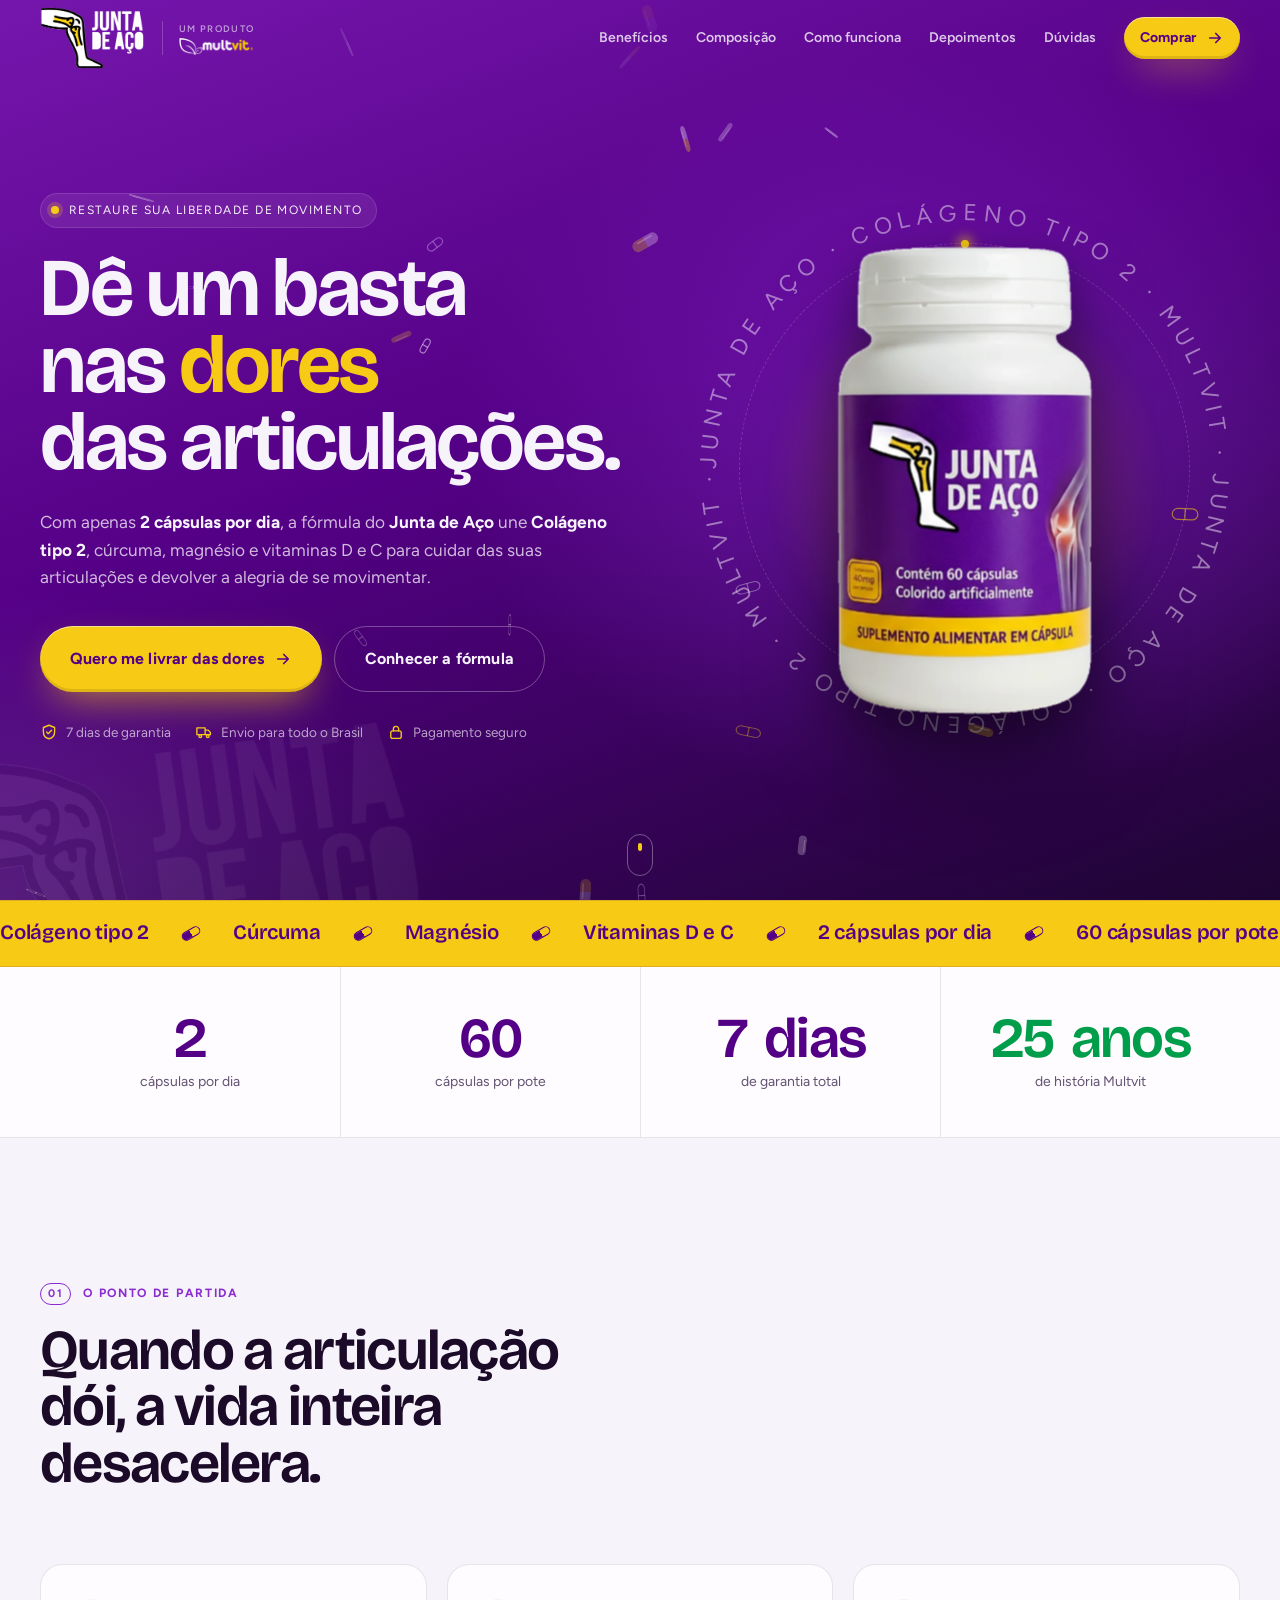
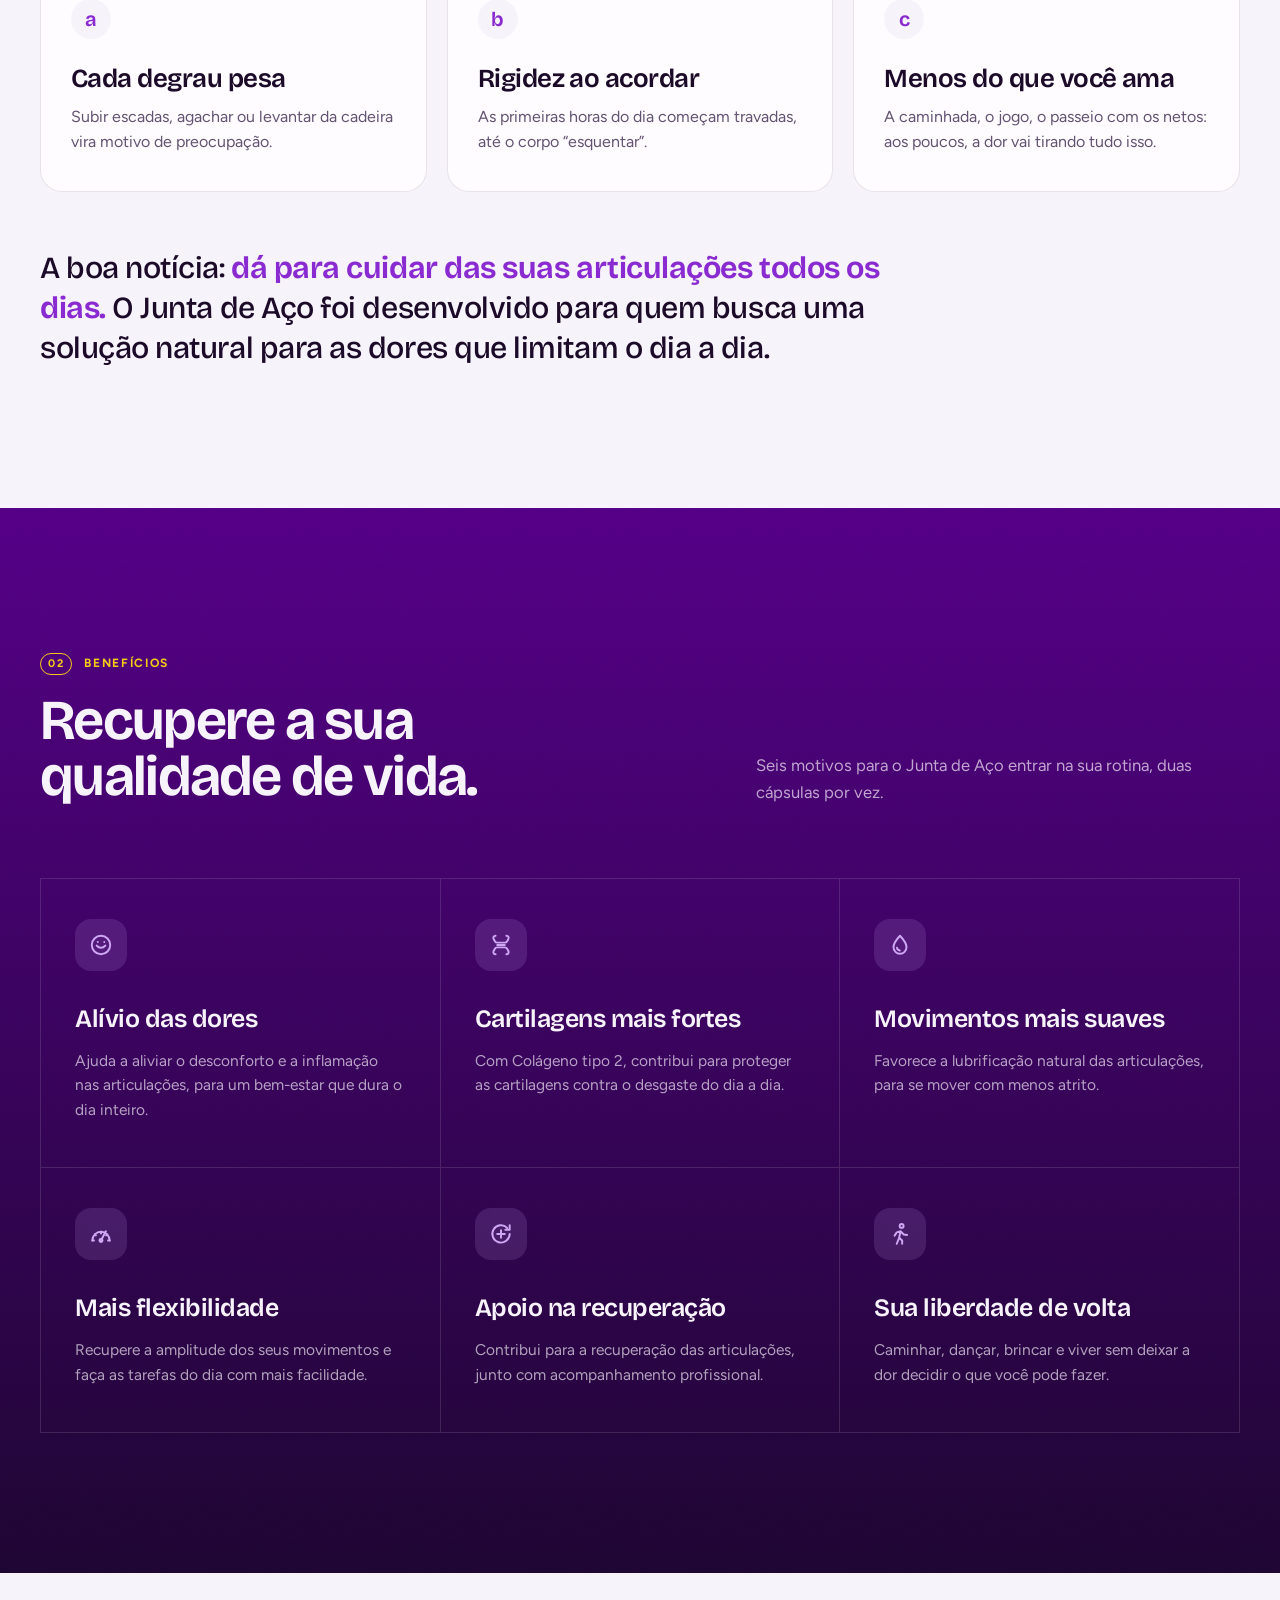
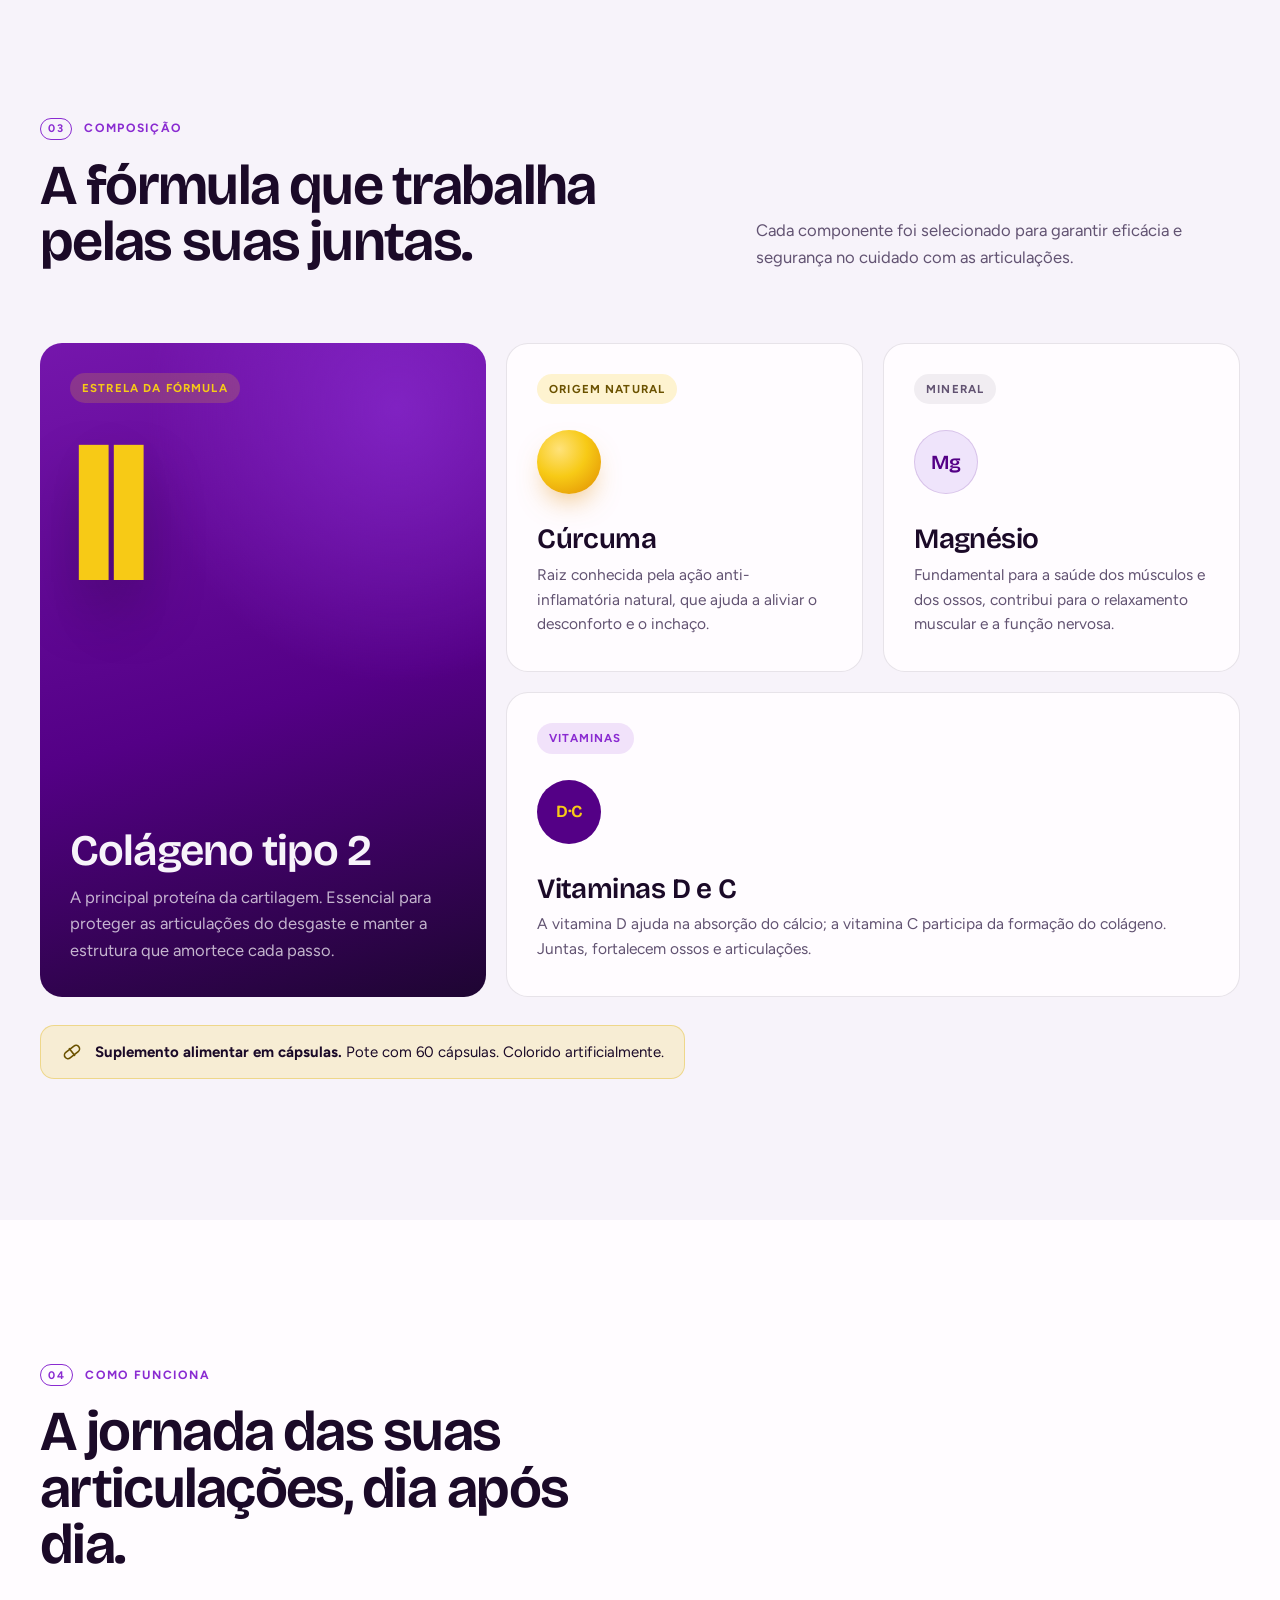
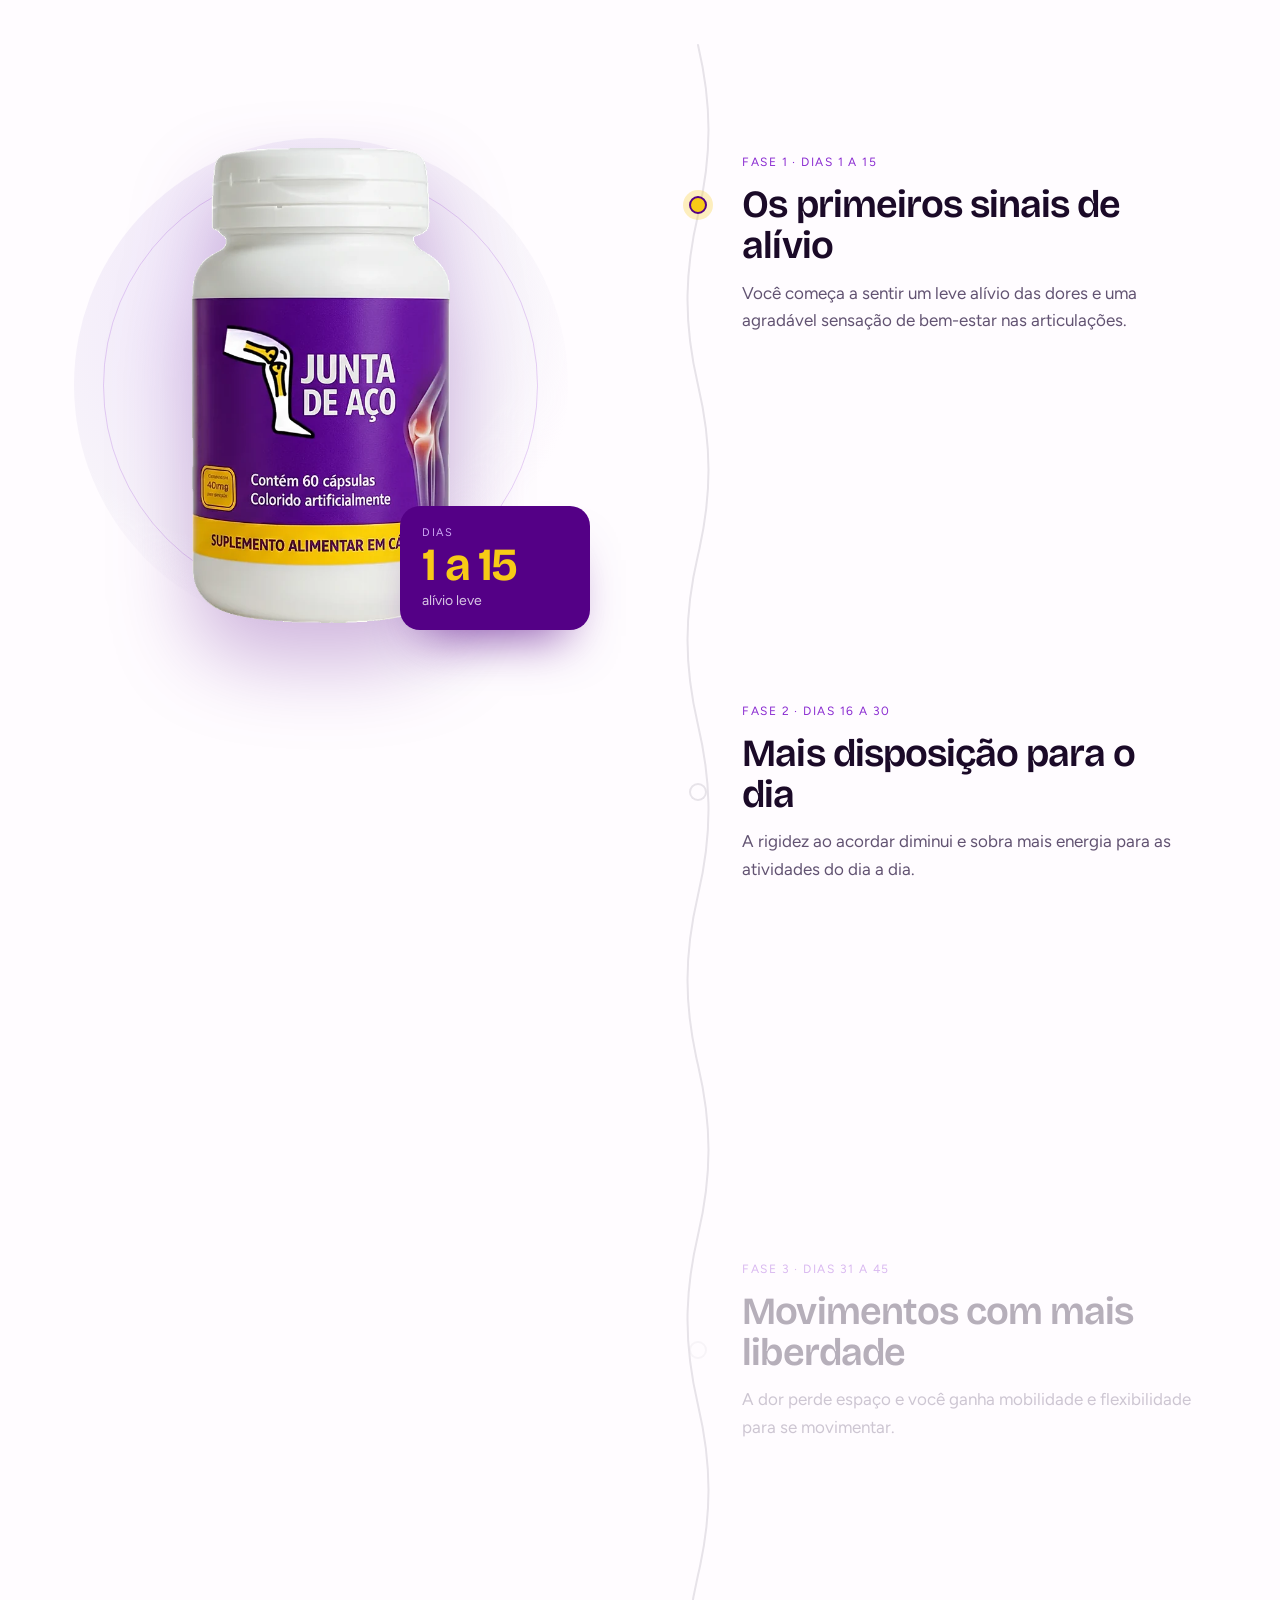
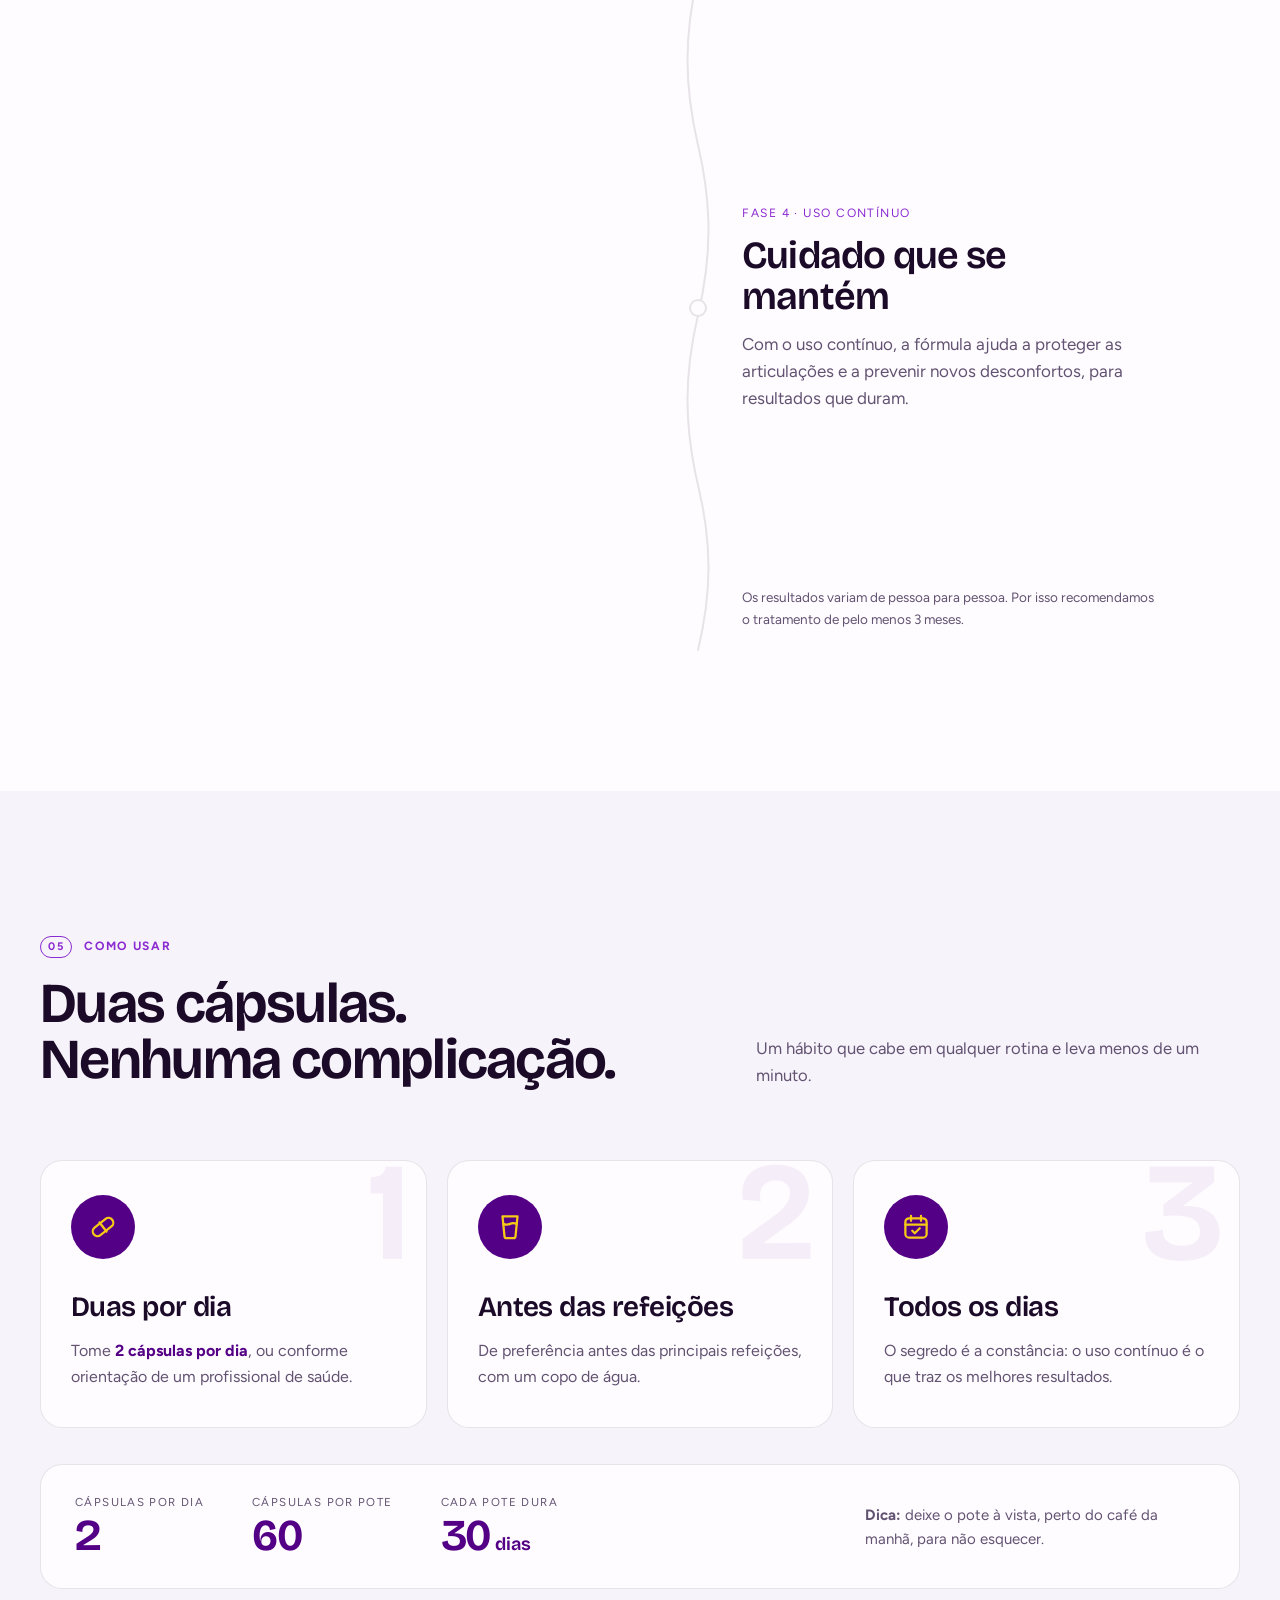
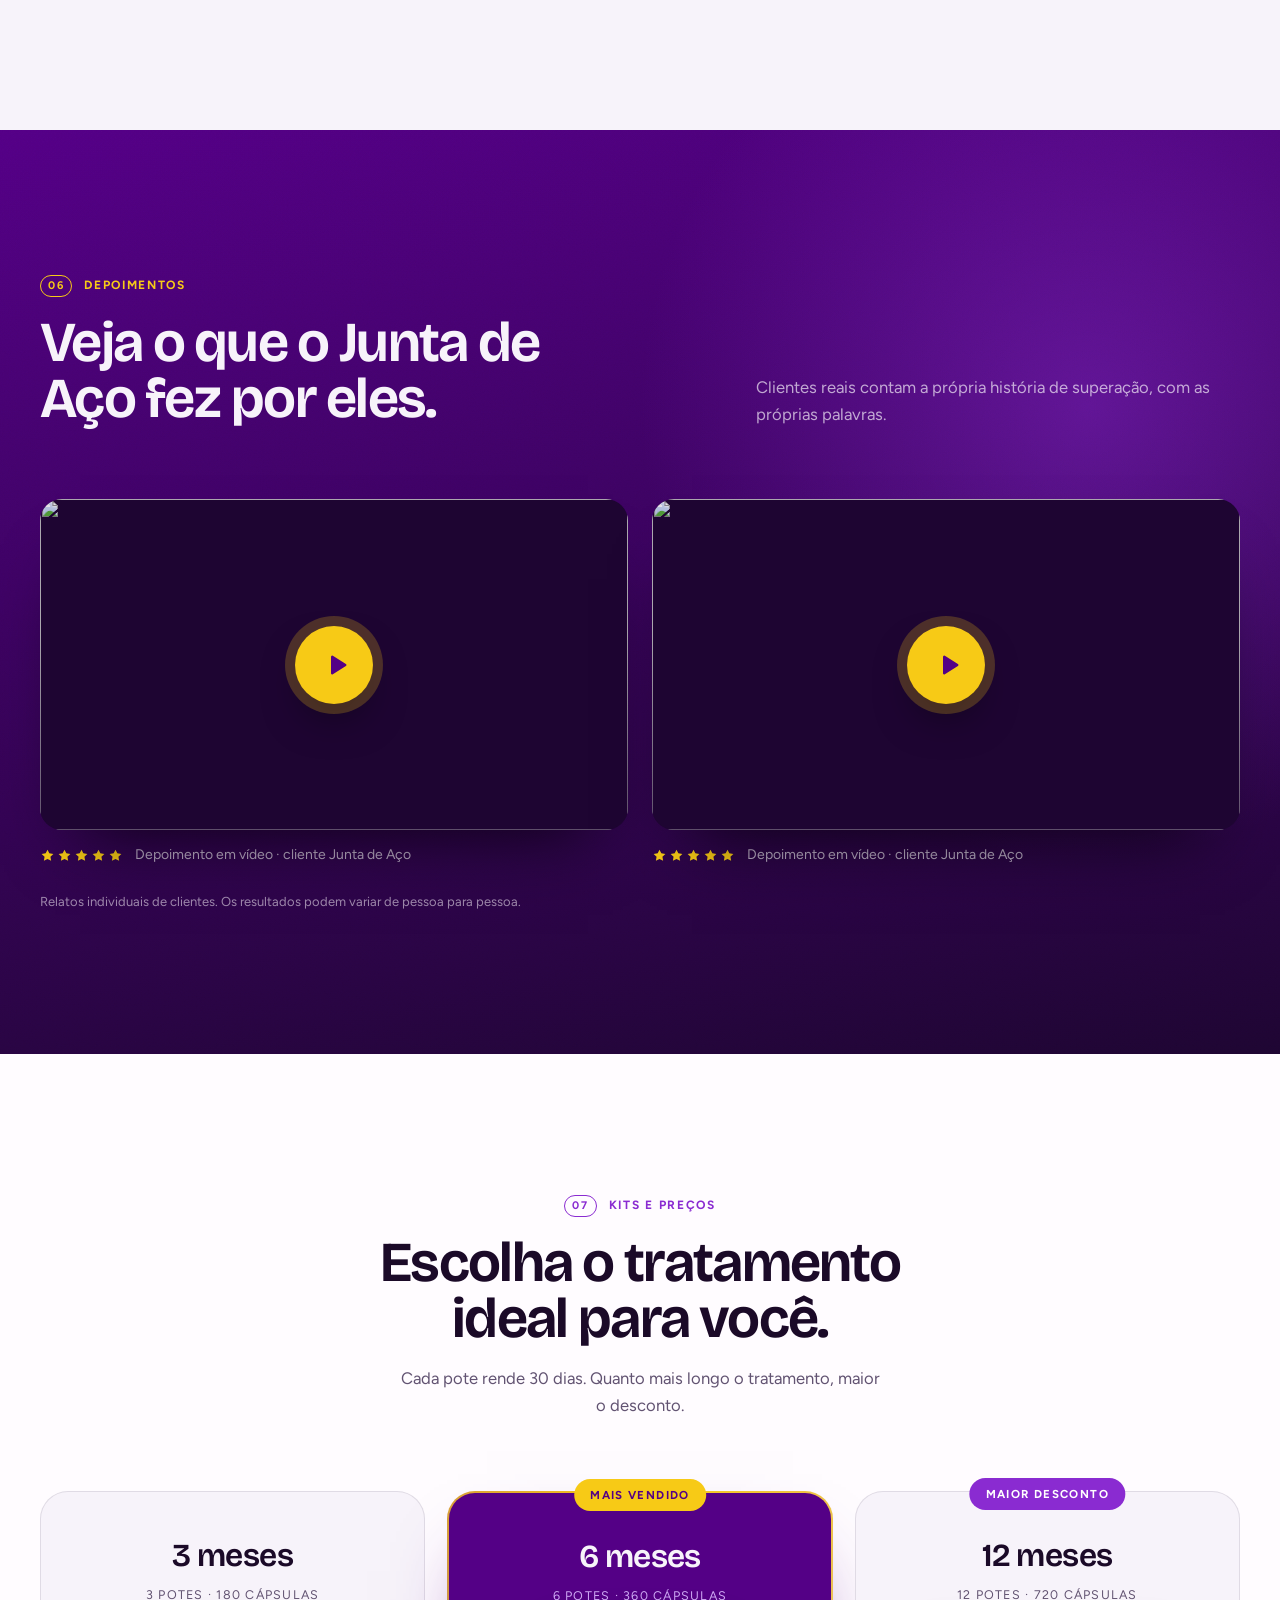
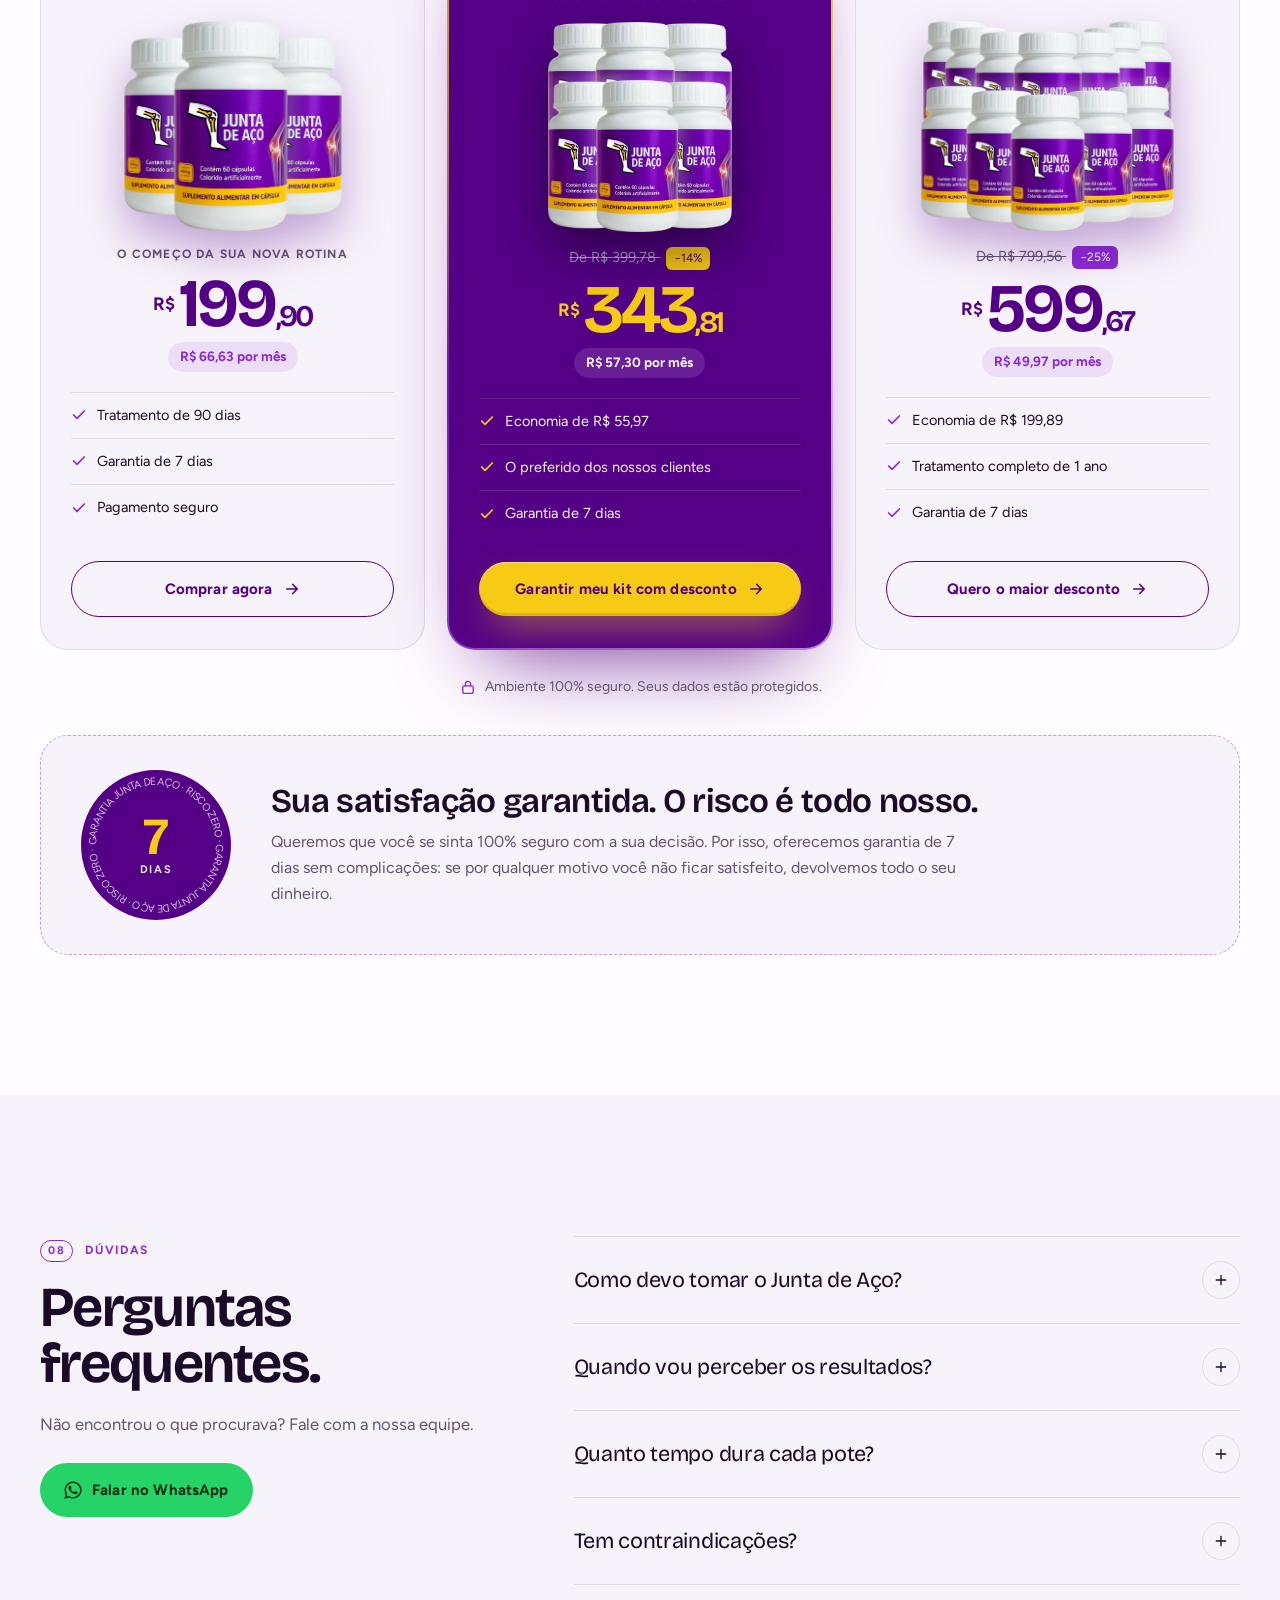
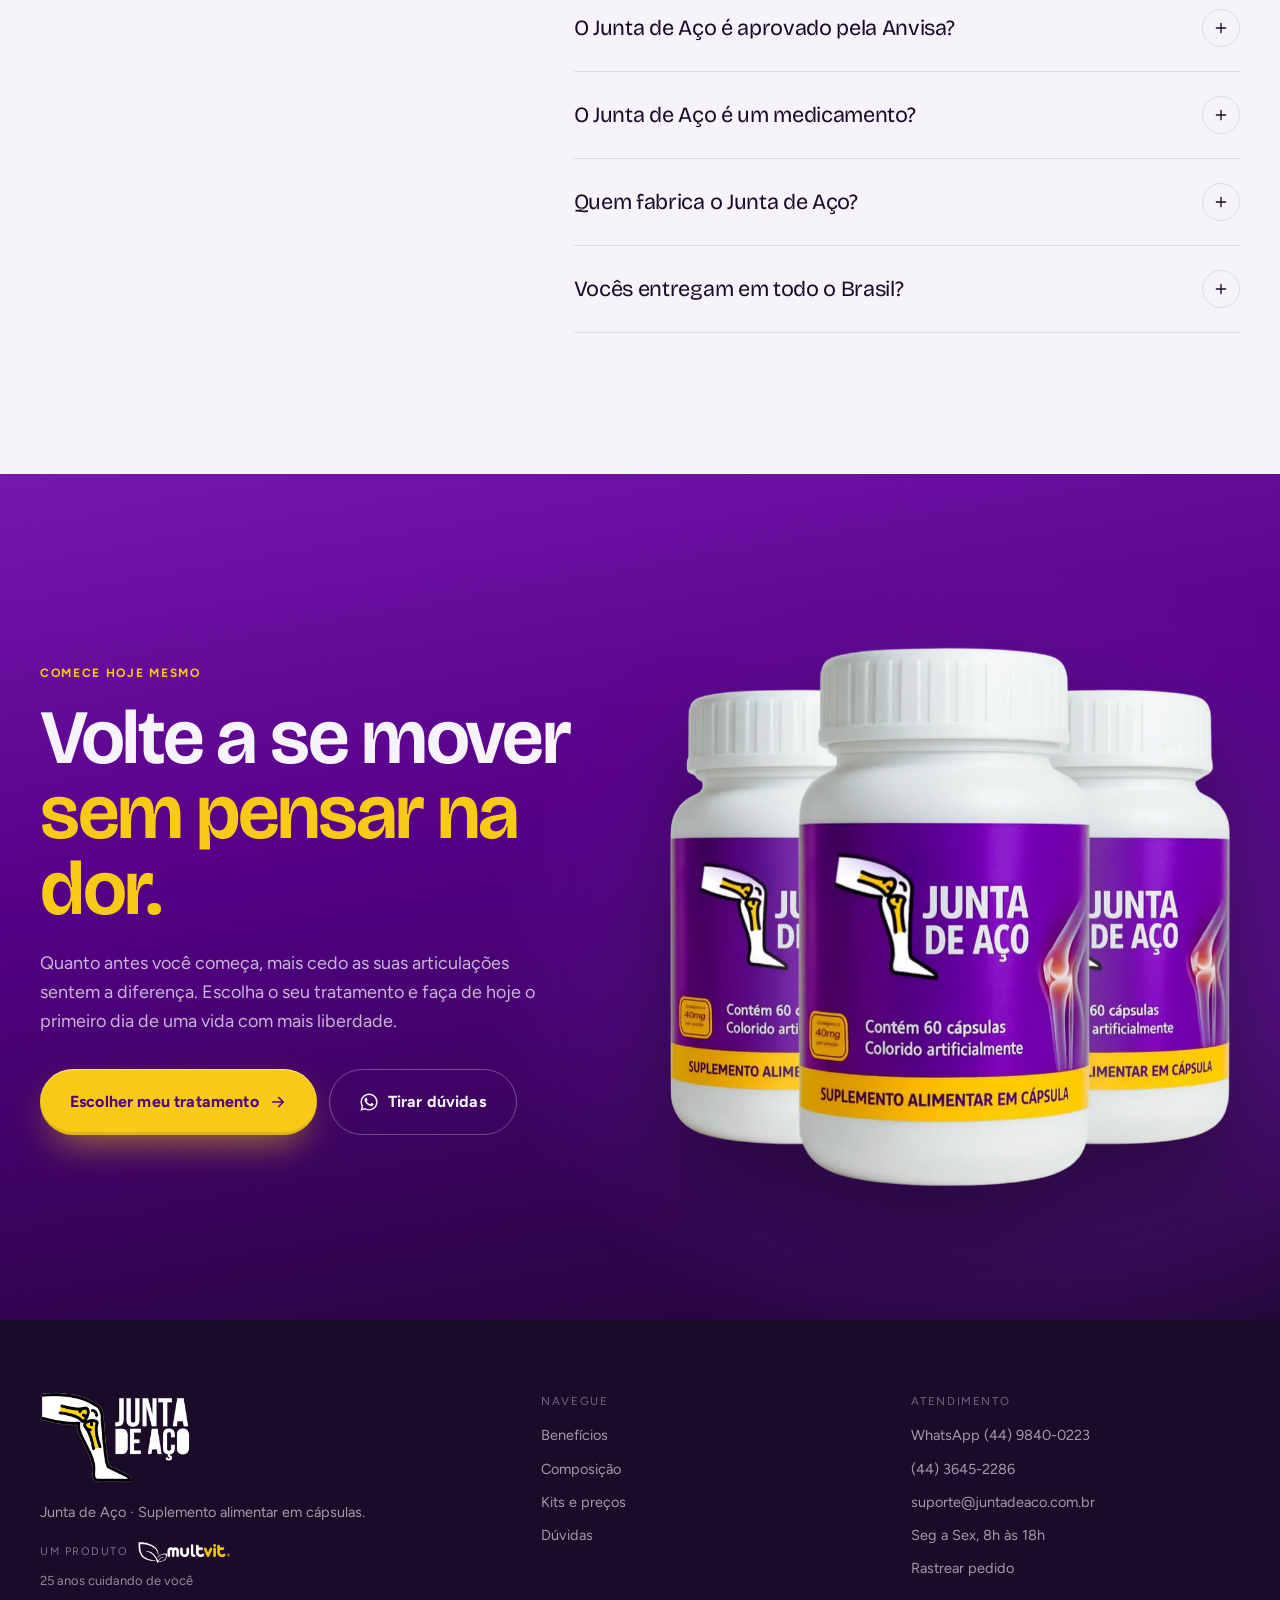
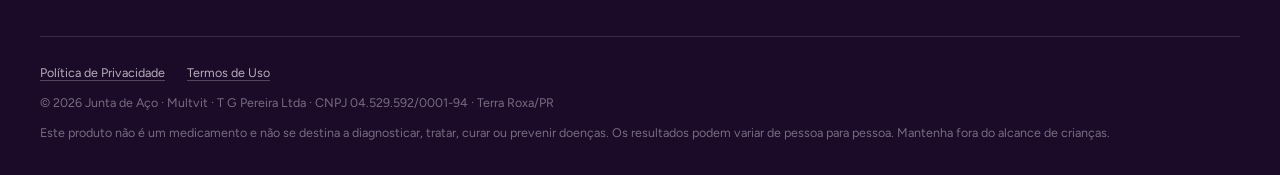
==== index.html @ 19fc4414 "Build Junta de Aço landing page Static landing page for Junta de Aço (a Multvit product), built on t" ====
<!doctype html>
<html lang="pt-BR">
<head>
  <meta charset="utf-8" />
  <meta name="viewport" content="width=device-width, initial-scale=1, viewport-fit=cover" />
  <title>Junta de Aço | Colágeno tipo 2 para suas articulações · Multvit</title>
  <meta name="description" content="Junta de Aço, da Multvit: suplemento alimentar em cápsulas com Colágeno tipo 2, cúrcuma, magnésio e vitaminas D e C. 2 cápsulas por dia. 7 dias de garantia." />
  <meta name="theme-color" content="#540086" />
  <link rel="icon" type="image/png" href="assets/img/favicon.png" />
  <link rel="apple-touch-icon" href="assets/img/apple-touch-icon.png" />

  <meta property="og:type" content="website" />
  <meta property="og:site_name" content="Junta de Aço · Multvit" />
  <meta property="og:locale" content="pt_BR" />
  <meta property="og:title" content="Junta de Aço · Volte a se mover com liberdade" />
  <meta property="og:description" content="Colágeno tipo 2, cúrcuma, magnésio e vitaminas D e C em 2 cápsulas por dia. 7 dias de garantia." />
  <link rel="canonical" href="https://juntadeaco.com.br/" />
  <meta property="og:url" content="https://juntadeaco.com.br/" />
  <meta property="og:image" content="https://juntadeaco.com.br/assets/img/og-image.jpg" />
  <meta property="og:image:width" content="1200" />
  <meta property="og:image:height" content="630" />
  <meta name="twitter:card" content="summary_large_image" />

  <script type="application/ld+json">
  {
    "@context": "https://schema.org",
    "@type": "Product",
    "name": "Junta de Aço 60 cápsulas",
    "description": "Suplemento alimentar em cápsulas com Colágeno tipo 2, cúrcuma, magnésio e vitaminas D e C.",
    "brand": { "@type": "Brand", "name": "Junta de Aço" },
    "manufacturer": { "@type": "Organization", "name": "Multvit · T G Pereira Ltda" },
    "category": "Suplemento alimentar",
    "offers": { "@type": "AggregateOffer", "priceCurrency": "BRL", "lowPrice": "199.90", "highPrice": "599.67", "offerCount": "3" }
  }
  </script>

  <link rel="preload" href="assets/fonts/bricolage-grotesque-latin-opsz-normal.woff2" as="font" type="font/woff2" crossorigin />
  <link rel="preload" href="assets/fonts/figtree-latin-wght-normal.woff2" as="font" type="font/woff2" crossorigin />
  <link rel="preload" as="image" href="assets/img/pote-760.webp" imagesrcset="assets/img/pote-440.webp 420w, assets/img/pote-760.webp 760w" imagesizes="(max-width: 900px) 46vw, 340px" />
  <link rel="stylesheet" href="assets/css/style.css" />

  <!-- Motion (motion.dev) servido localmente -->
  <script src="assets/vendor/motion.min.js"></script>
  <script>
    if (window.Motion && !matchMedia("(prefers-reduced-motion: reduce)").matches) document.documentElement.classList.add("m");
  </script>
</head>
<body>
  <a class="skip" href="#conteudo">Pular para o conteúdo</a>

  <!-- Ícones -->
  <svg width="0" height="0" style="position:absolute" aria-hidden="true">
    <symbol id="i-arrow" viewBox="0 0 24 24"><path fill="none" stroke="currentColor" stroke-width="2.2" stroke-linecap="round" stroke-linejoin="round" d="M5 12h14M13 6l6 6-6 6"/></symbol>
    <symbol id="i-check" viewBox="0 0 24 24"><path fill="none" stroke="currentColor" stroke-width="2.6" stroke-linecap="round" stroke-linejoin="round" d="M20 6 9 17l-5-5"/></symbol>
    <symbol id="i-star" viewBox="0 0 24 24"><path fill="currentColor" d="m12 2.6 2.9 5.9 6.5.9-4.7 4.6 1.1 6.5L12 17.4l-5.8 3.1 1.1-6.5L2.6 9.4l6.5-.9z"/></symbol>
    <symbol id="i-shield" viewBox="0 0 24 24"><path fill="none" stroke="currentColor" stroke-width="1.8" stroke-linecap="round" stroke-linejoin="round" d="M12 3 4.5 6v5.5c0 4.6 3.1 8.4 7.5 9.5 4.4-1.1 7.5-4.9 7.5-9.5V6z"/><path fill="none" stroke="currentColor" stroke-width="1.8" stroke-linecap="round" stroke-linejoin="round" d="m8.8 12 2.2 2.2 4.4-4.4"/></symbol>
    <symbol id="i-truck" viewBox="0 0 24 24"><path fill="none" stroke="currentColor" stroke-width="1.8" stroke-linecap="round" stroke-linejoin="round" d="M2.5 6.5h11v9h-11zM13.5 9.5h4l3 3v3h-7"/><circle cx="7" cy="17.5" r="1.8" fill="none" stroke="currentColor" stroke-width="1.8"/><circle cx="17" cy="17.5" r="1.8" fill="none" stroke="currentColor" stroke-width="1.8"/></symbol>
    <symbol id="i-lock" viewBox="0 0 24 24"><rect x="5" y="10.5" width="14" height="10" rx="2.5" fill="none" stroke="currentColor" stroke-width="1.8"/><path fill="none" stroke="currentColor" stroke-width="1.8" stroke-linecap="round" d="M8.5 10.5V8a3.5 3.5 0 0 1 7 0v2.5"/></symbol>
    <symbol id="i-plus" viewBox="0 0 24 24"><path fill="none" stroke="currentColor" stroke-width="2" stroke-linecap="round" d="M12 5v14M5 12h14"/></symbol>
    <symbol id="i-play" viewBox="0 0 24 24"><path fill="currentColor" d="M8 5.5v13a1 1 0 0 0 1.5.86l10.4-6.5a1 1 0 0 0 0-1.72L9.5 4.64A1 1 0 0 0 8 5.5"/></symbol>
    <symbol id="i-capsule" viewBox="0 0 24 24"><g fill="none" stroke="currentColor" stroke-width="1.8" stroke-linecap="round" stroke-linejoin="round"><rect x="2.6" y="8.2" width="18.8" height="7.6" rx="3.8" transform="rotate(-38 12 12)"/><path d="m9.2 8.4 5.6 7.2"/></g></symbol>
    <symbol id="i-glass" viewBox="0 0 24 24"><path fill="none" stroke="currentColor" stroke-width="1.8" stroke-linecap="round" stroke-linejoin="round" d="M6 3.5h12l-1.6 16a1.5 1.5 0 0 1-1.5 1.4H9.1a1.5 1.5 0 0 1-1.5-1.4Z"/><path fill="none" stroke="currentColor" stroke-width="1.8" stroke-linecap="round" d="M6.6 9.5c1.8.9 3.6.9 5.4 0s3.6-.9 5.4 0"/></symbol>
    <symbol id="i-cal" viewBox="0 0 24 24"><g fill="none" stroke="currentColor" stroke-width="1.8" stroke-linecap="round" stroke-linejoin="round"><rect x="3.5" y="5" width="17" height="15.5" rx="3"/><path d="M3.5 10h17M8 3v4M16 3v4"/><path d="m9 15 2 2 4-4"/></g></symbol>
    <symbol id="i-chat" viewBox="0 0 24 24"><path fill="none" stroke="currentColor" stroke-width="1.8" stroke-linecap="round" stroke-linejoin="round" d="M20.5 11.5c0 4.4-3.8 7.8-8.5 7.8-1.2 0-2.3-.2-3.3-.6L4 20l1.2-3.6c-1.1-1.4-1.7-3.1-1.7-4.9C3.5 7.1 7.3 3.7 12 3.7s8.5 3.4 8.5 7.8Z"/><path fill="none" stroke="currentColor" stroke-width="2" stroke-linecap="round" d="M8.5 11.6h.01M12 11.6h.01M15.5 11.6h.01"/></symbol>
    <symbol id="i-wa" viewBox="0 0 24 24"><path fill="currentColor" d="M17.47 14.38c-.3-.15-1.75-.86-2.02-.96-.27-.1-.47-.15-.67.15-.2.3-.77.96-.94 1.16-.17.2-.35.22-.65.07-.3-.15-1.25-.46-2.38-1.47-.88-.79-1.47-1.76-1.65-2.06-.17-.3-.02-.46.13-.61.13-.13.3-.35.45-.52.15-.17.2-.3.3-.5.1-.2.05-.37-.02-.52-.08-.15-.67-1.61-.92-2.21-.24-.58-.49-.5-.67-.51h-.57c-.2 0-.52.07-.79.37-.27.3-1.04 1.02-1.04 2.48s1.07 2.88 1.21 3.08c.15.2 2.1 3.2 5.08 4.49.71.31 1.26.49 1.69.63.71.23 1.36.2 1.87.12.57-.09 1.75-.72 2-1.41.25-.69.25-1.29.17-1.41-.07-.12-.27-.2-.57-.35M12.05 21.5h-.01a9.4 9.4 0 0 1-4.8-1.32l-.34-.2-3.57.94.95-3.48-.22-.36a9.4 9.4 0 0 1-1.44-5.02c0-5.2 4.24-9.44 9.45-9.44 2.52 0 4.89.99 6.67 2.77a9.37 9.37 0 0 1 2.76 6.68c0 5.2-4.24 9.43-9.45 9.43m8.04-17.47A11.3 11.3 0 0 0 12.05.7C5.78.7.68 5.8.68 12.06c0 2 .52 3.96 1.52 5.68L.58 23.7l6.1-1.6a11.35 11.35 0 0 0 5.43 1.38h.01c6.27 0 11.37-5.1 11.37-11.37 0-3.04-1.18-5.89-3.33-8.04"/></symbol>
  </svg>

  <!-- ============ HEADER ============ -->
  <header class="nav" id="nav">
    <div class="wrap nav-in">
      <a href="#topo" class="nav-logo" aria-label="Junta de Aço, voltar ao topo">
        <img class="logo-on-dark" src="assets/img/logo-dark.webp" alt="Junta de Aço" width="520" height="314" />
        <img class="logo-on-light" src="assets/img/logo-light.webp" alt="" width="520" height="314" aria-hidden="true" />
      </a>
      <span class="nav-by" title="Junta de Aço é um produto Multvit">
        <span>um produto</span>
        <img class="logo-on-dark" src="assets/img/multvit-dark.webp" alt="Multvit" width="600" height="137" />
        <img class="logo-on-light" src="assets/img/multvit-light.webp" alt="" width="600" height="137" aria-hidden="true" />
      </span>
      <nav class="nav-links" aria-label="Seções">
        <a href="#beneficios">Benefícios</a>
        <a href="#composicao">Composição</a>
        <a href="#jornada">Como funciona</a>
        <a href="#depoimentos">Depoimentos</a>
        <a href="#duvidas">Dúvidas</a>
      </nav>
      <a href="#kits" class="btn btn-sun btn-sm nav-cta">Comprar<svg><use href="#i-arrow"/></svg></a>
      <button class="nav-burger" id="burger" aria-label="Abrir menu" aria-expanded="false" aria-controls="menu"><span></span><span></span></button>
    </div>
    <div class="menu" id="menu" hidden>
      <a href="#beneficios">Benefícios</a>
      <a href="#composicao">Composição</a>
      <a href="#jornada">Como funciona</a>
      <a href="#depoimentos">Depoimentos</a>
      <a href="#kits">Kits e preços</a>
      <a href="#duvidas">Dúvidas</a>
    </div>
  </header>

  <main id="conteudo">

    <!-- ============ HERO ============ -->
    <section class="hero dark" id="topo">
      <canvas class="fibers" id="fx" aria-hidden="true"></canvas>
      <div class="hero-mark" aria-hidden="true"><img src="assets/img/logo-dark.webp" alt="" width="520" height="314" /></div>

      <div class="wrap hero-grid">
        <div class="hero-copy">
          <p class="eyebrow rv"><span class="eyebrow-dot"></span>Restaure sua liberdade de movimento</p>
          <h1 class="hero-title" aria-label="Dê um basta nas dores das articulações.">
            <span class="row"><span class="w">Dê</span> <span class="w">um</span> <span class="w">basta</span></span>
            <span class="row"><span class="w">nas</span> <span class="w em">dores</span></span>
            <span class="row"><span class="w">das</span> <span class="w">articulações.</span></span>
          </h1>
          <p class="hero-lead rv">
            Com apenas <strong>2 cápsulas por dia</strong>, a fórmula do <strong>Junta de Aço</strong> une
            <strong>Colágeno tipo 2</strong>, cúrcuma, magnésio e vitaminas D e C para cuidar das suas
            articulações e devolver a alegria de se movimentar.
          </p>
          <div class="hero-ctas rv">
            <a href="#kits" class="btn btn-sun btn-lg"><span class="shine"></span>Quero me livrar das dores<svg><use href="#i-arrow"/></svg></a>
            <a href="#beneficios" class="btn btn-ghost btn-lg">Conhecer a fórmula</a>
          </div>
          <ul class="hero-trust rv" aria-label="Garantias">
            <li><svg><use href="#i-shield"/></svg>7 dias de garantia</li>
            <li><svg><use href="#i-truck"/></svg>Envio para todo o Brasil</li>
            <li><svg><use href="#i-lock"/></svg>Pagamento seguro</li>
          </ul>
        </div>

        <div class="hero-visual" id="heroVisual">
          <div class="hv-stage" id="heroStage">
            <div class="hv-halo" aria-hidden="true"></div>
            <svg class="hv-ring" viewBox="0 0 100 100" aria-hidden="true">
              <path id="ring" d="M50 50m-45 0a45 45 0 1 1 90 0a45 45 0 1 1-90 0" fill="none"/>
              <text><textPath href="#ring" textLength="282">Junta de Aço · Colágeno tipo 2 · Multvit · Junta de Aço · Colágeno tipo 2 · Multvit ·</textPath></text>
            </svg>
            <div class="hv-orbit" aria-hidden="true"><span></span></div>
            <div class="hv-product" id="heroProduct">
              <img src="assets/img/pote-760.webp" srcset="assets/img/pote-440.webp 420w, assets/img/pote-760.webp 760w" sizes="(max-width: 900px) 46vw, 340px" alt="Pote de Junta de Aço com 60 cápsulas, rótulo roxo e amarelo" width="760" height="1399" fetchpriority="high" />
              <span class="hv-glare" aria-hidden="true"></span>
            </div>
          </div>
        </div>
      </div>

      <a href="#prova" class="hero-scroll" aria-label="Rolar para a próxima seção"><span></span></a>
    </section>

    <!-- ============ MARQUEE ============ -->
    <div class="marquee" aria-hidden="true">
      <div class="marquee-track">
        <span>Colágeno tipo 2</span><span>Cúrcuma</span><span>Magnésio</span><span>Vitaminas D e C</span><span>2 cápsulas por dia</span><span>60 cápsulas por pote</span><span>Um produto Multvit</span>
        <span>Colágeno tipo 2</span><span>Cúrcuma</span><span>Magnésio</span><span>Vitaminas D e C</span><span>2 cápsulas por dia</span><span>60 cápsulas por pote</span><span>Um produto Multvit</span>
      </div>
    </div>

    <!-- ============ NÚMEROS ============ -->
    <section class="proof" id="prova" aria-label="Números">
      <div class="wrap proof-grid">
        <div class="proof-item rv"><strong><span class="count" data-to="2" data-dec="0">2</span></strong><span>cápsulas por dia</span></div>
        <div class="proof-item rv"><strong><span class="count" data-to="60" data-dec="0">60</span></strong><span>cápsulas por pote</span></div>
        <div class="proof-item rv"><strong><span class="count" data-to="7" data-dec="0">7</span>&nbsp;dias</strong><span>de garantia total</span></div>
        <div class="proof-item proof-mv rv"><strong><span class="count" data-to="25" data-dec="0">25</span>&nbsp;anos</strong><span>de história Multvit</span></div>
      </div>
    </section>

    <!-- ============ PROBLEMA ============ -->
    <section class="section problem" aria-labelledby="t-problema">
      <div class="wrap">
        <header class="sec-head">
          <p class="kicker rv"><span>01</span>O ponto de partida</p>
          <h2 id="t-problema" class="sec-title split">Quando a articulação dói, a vida inteira desacelera.</h2>
        </header>
        <div class="problem-grid">
          <article class="pcard rv">
            <span class="pcard-n">a</span>
            <h3>Cada degrau pesa</h3>
            <p>Subir escadas, agachar ou levantar da cadeira vira motivo de preocupação.</p>
          </article>
          <article class="pcard rv">
            <span class="pcard-n">b</span>
            <h3>Rigidez ao acordar</h3>
            <p>As primeiras horas do dia começam travadas, até o corpo “esquentar”.</p>
          </article>
          <article class="pcard rv">
            <span class="pcard-n">c</span>
            <h3>Menos do que você ama</h3>
            <p>A caminhada, o jogo, o passeio com os netos: aos poucos, a dor vai tirando tudo isso.</p>
          </article>
        </div>
        <p class="problem-bridge rv">A boa notícia: <em>dá para cuidar das suas articulações todos os dias.</em> O Junta de Aço foi desenvolvido para quem busca uma solução natural para as dores que limitam o dia a dia.</p>
      </div>
    </section>

    <!-- ============ BENEFÍCIOS ============ -->
    <section class="section benefits dark" id="beneficios" aria-labelledby="t-beneficios">
      <div class="noise" aria-hidden="true"></div>
      <div class="wrap">
        <header class="sec-head sec-head-split">
          <div>
            <p class="kicker rv"><span>02</span>Benefícios</p>
            <h2 id="t-beneficios" class="sec-title split">Recupere a sua qualidade de vida.</h2>
          </div>
          <p class="sec-sub rv">Seis motivos para o Junta de Aço entrar na sua rotina, duas cápsulas por vez.</p>
        </header>
        <div class="ben-grid">
          <article class="bcard rv">
            <span class="bcard-ic"><svg viewBox="0 0 24 24"><g fill="none" stroke="currentColor" stroke-width="1.8" stroke-linecap="round" stroke-linejoin="round"><circle cx="12" cy="12" r="8.5"/><path d="M8 12.5c1.2 1.4 2.5 2 4 2s2.8-.6 4-2M9 9.2h.01M15 9.2h.01"/></g></svg></span>
            <h3>Alívio das dores</h3>
            <p>Ajuda a aliviar o desconforto e a inflamação nas articulações, para um bem-estar que dura o dia inteiro.</p>
          </article>
          <article class="bcard rv">
            <span class="bcard-ic"><svg viewBox="0 0 24 24"><g fill="none" stroke="currentColor" stroke-width="1.8" stroke-linecap="round" stroke-linejoin="round"><path d="M7 3.5c-1.6 0-2.6 1.6-1.8 3l1.3 2.2c.4.7 1.2 1.1 2 1.1h7c.8 0 1.6-.4 2-1.1l1.3-2.2c.8-1.4-.2-3-1.8-3"/><path d="M7 20.5c-1.6 0-2.6-1.6-1.8-3l1.3-2.2c.4-.7 1.2-1.1 2-1.1h7c.8 0 1.6.4 2 1.1l1.3 2.2c.8 1.4-.2 3-1.8 3"/><path d="M8.5 12h7"/></g></svg></span>
            <h3>Cartilagens mais fortes</h3>
            <p>Com Colágeno tipo 2, contribui para proteger as cartilagens contra o desgaste do dia a dia.</p>
          </article>
          <article class="bcard rv">
            <span class="bcard-ic"><svg viewBox="0 0 24 24"><path fill="none" stroke="currentColor" stroke-width="1.8" stroke-linecap="round" stroke-linejoin="round" d="M12 3.5s6 6.4 6 10.6a6 6 0 0 1-12 0C6 9.9 12 3.5 12 3.5Z"/><path fill="none" stroke="currentColor" stroke-width="1.8" stroke-linecap="round" d="M9.2 14.5a2.9 2.9 0 0 0 2.6 2.6"/></svg></span>
            <h3>Movimentos mais suaves</h3>
            <p>Favorece a lubrificação natural das articulações, para se mover com menos atrito.</p>
          </article>
          <article class="bcard rv">
            <span class="bcard-ic"><svg viewBox="0 0 24 24"><g fill="none" stroke="currentColor" stroke-width="1.8" stroke-linecap="round" stroke-linejoin="round"><path d="M4 18a8 8 0 0 1 16 0"/><path d="M12 18 16.5 9.5"/><circle cx="12" cy="18" r="1.4"/><path d="M4 18h1.5M18.5 18H20M6.3 12.3l1 1M17.7 12.3l-1 1M12 10v1.5"/></g></svg></span>
            <h3>Mais flexibilidade</h3>
            <p>Recupere a amplitude dos seus movimentos e faça as tarefas do dia com mais facilidade.</p>
          </article>
          <article class="bcard rv">
            <span class="bcard-ic"><svg viewBox="0 0 24 24"><path fill="none" stroke="currentColor" stroke-width="1.8" stroke-linecap="round" stroke-linejoin="round" d="M20 12a8 8 0 1 1-2.3-5.7M20 4v4h-4"/><path fill="none" stroke="currentColor" stroke-width="1.8" stroke-linecap="round" d="M12 8.5v7M8.5 12h7"/></svg></span>
            <h3>Apoio na recuperação</h3>
            <p>Contribui para a recuperação das articulações, junto com acompanhamento profissional.</p>
          </article>
          <article class="bcard rv">
            <span class="bcard-ic"><svg viewBox="0 0 24 24"><g fill="none" stroke="currentColor" stroke-width="1.8" stroke-linecap="round" stroke-linejoin="round"><circle cx="13.5" cy="4.5" r="1.8"/><path d="m9 21 2.2-5.5 2.8 2.5V21M11.2 15.5l1.3-6 3 3 3 .5M12.5 9.5 9 10.5 7 13.5"/></g></svg></span>
            <h3>Sua liberdade de volta</h3>
            <p>Caminhar, dançar, brincar e viver sem deixar a dor decidir o que você pode fazer.</p>
          </article>
        </div>
      </div>
    </section>

    <!-- ============ COMPOSIÇÃO ============ -->
    <section class="section compo" id="composicao" aria-labelledby="t-compo">
      <div class="wrap">
        <header class="sec-head sec-head-split">
          <div>
            <p class="kicker rv"><span>03</span>Composição</p>
            <h2 id="t-compo" class="sec-title split">A fórmula que trabalha pelas suas juntas.</h2>
          </div>
          <p class="sec-sub rv">Cada componente foi selecionado para garantir eficácia e segurança no cuidado com as articulações.</p>
        </header>
        <div class="compo-grid">
          <article class="ing-card ing-hero rv">
            <span class="tag tag-violet">Estrela da fórmula</span>
            <span class="ing-big" aria-hidden="true">II</span>
            <h3>Colágeno tipo 2</h3>
            <p>A principal proteína da cartilagem. Essencial para proteger as articulações do desgaste e manter a estrutura que amortece cada passo.</p>
          </article>
          <article class="ing-card rv">
            <span class="tag tag-sun">Origem natural</span>
            <span class="ing-dot ing-dot-sun" aria-hidden="true"></span>
            <h3>Cúrcuma</h3>
            <p>Raiz conhecida pela ação anti-inflamatória natural, que ajuda a aliviar o desconforto e o inchaço.</p>
          </article>
          <article class="ing-card rv">
            <span class="tag tag-ink">Mineral</span>
            <span class="ing-dot ing-dot-mg" aria-hidden="true">Mg</span>
            <h3>Magnésio</h3>
            <p>Fundamental para a saúde dos músculos e dos ossos, contribui para o relaxamento muscular e a função nervosa.</p>
          </article>
          <article class="ing-card rv">
            <span class="tag tag-violet">Vitaminas</span>
            <span class="ing-dot ing-dot-vit" aria-hidden="true">D·C</span>
            <h3>Vitaminas D e C</h3>
            <p>A vitamina D ajuda na absorção do cálcio; a vitamina C participa da formação do colágeno. Juntas, fortalecem ossos e articulações.</p>
          </article>
        </div>
        <div class="compo-note rv">
          <svg><use href="#i-capsule"/></svg>
          <p><strong>Suplemento alimentar em cápsulas.</strong> Pote com 60 cápsulas. Colorido artificialmente.</p>
        </div>
      </div>
    </section>

    <!-- ============ JORNADA (sticky) ============ -->
    <section class="section detail" id="jornada" aria-labelledby="t-jornada">
      <div class="wrap">
        <header class="sec-head">
          <p class="kicker rv"><span>04</span>Como funciona</p>
          <h2 id="t-jornada" class="sec-title split">A jornada das suas articulações, dia após dia.</h2>
        </header>

        <div class="detail-grid">
          <div class="detail-stage">
            <div class="ds-inner">
              <div class="ds-disc" aria-hidden="true"></div>
              <img class="ds-img" src="assets/img/pote-760.webp" srcset="assets/img/pote-440.webp 420w, assets/img/pote-760.webp 760w" sizes="(max-width: 900px) 30vw, 300px" alt="Pote de Junta de Aço" width="760" height="1399" loading="lazy" />
              <div class="ds-badge" aria-hidden="true">
                <span class="ds-badge-k" id="dsKicker">Dias</span>
                <span class="ds-badge-v" id="dsValue">1 a 15</span>
                <span class="ds-badge-l" id="dsLabel">alívio leve</span>
              </div>
            </div>
          </div>

          <div class="detail-steps" id="detailSteps">
            <svg class="trail" id="trailSvg" aria-hidden="true">
              <path class="trail-bg" id="trailBg" d=""/>
              <path class="trail-fg" id="trail" d=""/>
            </svg>
            <article class="dstep" data-k="Dias" data-v="1 a 15" data-l="alívio leve">
              <span class="dstep-dot"></span>
              <p class="dstep-tag">Fase 1 · Dias 1 a 15</p>
              <h3>Os primeiros sinais de alívio</h3>
              <p>Você começa a sentir um leve alívio das dores e uma agradável sensação de bem-estar nas articulações.</p>
            </article>
            <article class="dstep" data-k="Dias" data-v="16 a 30" data-l="mais disposição">
              <span class="dstep-dot"></span>
              <p class="dstep-tag">Fase 2 · Dias 16 a 30</p>
              <h3>Mais disposição para o dia</h3>
              <p>A rigidez ao acordar diminui e sobra mais energia para as atividades do dia a dia.</p>
            </article>
            <article class="dstep" data-k="Dias" data-v="31 a 45" data-l="mais mobilidade">
              <span class="dstep-dot"></span>
              <p class="dstep-tag">Fase 3 · Dias 31 a 45</p>
              <h3>Movimentos com mais liberdade</h3>
              <p>A dor perde espaço e você ganha mobilidade e flexibilidade para se movimentar.</p>
            </article>
            <article class="dstep" data-k="Uso" data-v="contínuo" data-l="resultados duradouros">
              <span class="dstep-dot"></span>
              <p class="dstep-tag">Fase 4 · Uso contínuo</p>
              <h3>Cuidado que se mantém</h3>
              <p>Com o uso contínuo, a fórmula ajuda a proteger as articulações e a prevenir novos desconfortos, para resultados que duram.</p>
            </article>
            <p class="dstep-note">Os resultados variam de pessoa para pessoa. Por isso recomendamos o tratamento de pelo menos 3 meses.</p>
          </div>
        </div>
      </div>
    </section>

    <!-- ============ COMO USAR ============ -->
    <section class="section howto" id="como-usar" aria-labelledby="t-uso">
      <div class="wrap">
        <header class="sec-head sec-head-split">
          <div>
            <p class="kicker rv"><span>05</span>Como usar</p>
            <h2 id="t-uso" class="sec-title split">Duas cápsulas. Nenhuma complicação.</h2>
          </div>
          <p class="sec-sub rv">Um hábito que cabe em qualquer rotina e leva menos de um minuto.</p>
        </header>

        <ol class="steps">
          <li class="step rv">
            <span class="step-n">1</span>
            <span class="step-ic"><svg><use href="#i-capsule"/></svg></span>
            <h3>Duas por dia</h3>
            <p>Tome <strong>2 cápsulas por dia</strong>, ou conforme orientação de um profissional de saúde.</p>
          </li>
          <li class="step rv">
            <span class="step-n">2</span>
            <span class="step-ic"><svg><use href="#i-glass"/></svg></span>
            <h3>Antes das refeições</h3>
            <p>De preferência antes das principais refeições, com um copo de água.</p>
          </li>
          <li class="step rv">
            <span class="step-n">3</span>
            <span class="step-ic"><svg><use href="#i-cal"/></svg></span>
            <h3>Todos os dias</h3>
            <p>O segredo é a constância: o uso contínuo é o que traz os melhores resultados.</p>
          </li>
        </ol>

        <div class="howto-foot rv">
          <div class="hf-dose">
            <span class="hf-k">Cápsulas por dia</span>
            <span class="hf-v">2</span>
          </div>
          <div class="hf-dose">
            <span class="hf-k">Cápsulas por pote</span>
            <span class="hf-v">60</span>
          </div>
          <div class="hf-dose">
            <span class="hf-k">Cada pote dura</span>
            <span class="hf-v">30<small>dias</small></span>
          </div>
          <p class="hf-tip"><strong>Dica:</strong> deixe o pote à vista, perto do café da manhã, para não esquecer.</p>
        </div>
      </div>
    </section>

    <!-- ============ DEPOIMENTOS ============ -->
    <section class="section testi dark" id="depoimentos" aria-labelledby="t-depo">
      <div class="noise" aria-hidden="true"></div>
      <div class="wrap">
        <header class="sec-head sec-head-split">
          <div>
            <p class="kicker rv"><span>06</span>Depoimentos</p>
            <h2 id="t-depo" class="sec-title split">Veja o que o Junta de Aço fez por eles.</h2>
          </div>
          <p class="sec-sub rv">Clientes reais contam a própria história de superação, com as próprias palavras.</p>
        </header>
        <div class="vid-grid">
          <figure class="vcard rv">
            <button type="button" class="vthumb js-yt" data-yt="cdPmqTSsSzw" aria-label="Assistir ao depoimento 1">
              <img src="https://i.ytimg.com/vi/cdPmqTSsSzw/hqdefault.jpg" alt="" width="480" height="360" loading="lazy" />
              <span class="vplay" aria-hidden="true"><svg><use href="#i-play"/></svg></span>
            </button>
            <figcaption><span class="stars" aria-label="5 estrelas"><svg><use href="#i-star"/></svg><svg><use href="#i-star"/></svg><svg><use href="#i-star"/></svg><svg><use href="#i-star"/></svg><svg><use href="#i-star"/></svg></span>Depoimento em vídeo · cliente Junta de Aço</figcaption>
          </figure>
          <figure class="vcard rv">
            <button type="button" class="vthumb js-yt" data-yt="ncLq1ZaU-4w" aria-label="Assistir ao depoimento 2">
              <img src="https://i.ytimg.com/vi/ncLq1ZaU-4w/hqdefault.jpg" alt="" width="480" height="360" loading="lazy" />
              <span class="vplay" aria-hidden="true"><svg><use href="#i-play"/></svg></span>
            </button>
            <figcaption><span class="stars" aria-label="5 estrelas"><svg><use href="#i-star"/></svg><svg><use href="#i-star"/></svg><svg><use href="#i-star"/></svg><svg><use href="#i-star"/></svg><svg><use href="#i-star"/></svg></span>Depoimento em vídeo · cliente Junta de Aço</figcaption>
          </figure>
        </div>
        <p class="testi-note">Relatos individuais de clientes. Os resultados podem variar de pessoa para pessoa.</p>
      </div>
    </section>

    <!-- ============ KITS ============ -->
    <section class="section kits" id="kits" aria-labelledby="t-kits">
      <div class="wrap">
        <header class="sec-head sec-head-center">
          <p class="kicker rv"><span>07</span>Kits e preços</p>
          <h2 id="t-kits" class="sec-title split">Escolha o tratamento ideal para você.</h2>
          <p class="sec-sub rv">Cada pote rende 30 dias. Quanto mais longo o tratamento, maior o desconto.</p>
        </header>

        <div class="kit-grid">
          <article class="kit rv">
            <h3 class="kit-name">3 meses</h3>
            <p class="kit-qty">3 potes · 180 cápsulas</p>
            <div class="kit-pack" aria-hidden="true">
              <img src="assets/img/kit-3-520.webp" srcset="assets/img/kit-3-520.webp 520w, assets/img/kit-3-900.webp 900w" sizes="(max-width: 900px) 70vw, 300px" alt="" width="520" height="501" loading="lazy" />
            </div>
            <p class="kit-old kit-old-none">O começo da sua nova rotina</p>
            <p class="kit-price"><small>R$</small>199<span>,90</span></p>
            <p class="kit-month">R$ 66,63 por mês</p>
            <ul class="kit-list">
              <li><svg><use href="#i-check"/></svg>Tratamento de 90 dias</li>
              <li><svg><use href="#i-check"/></svg>Garantia de 7 dias</li>
              <li><svg><use href="#i-check"/></svg>Pagamento seguro</li>
            </ul>
            <a class="btn btn-outline btn-block js-buy" data-kit="3" data-value="199.90" href="#">Comprar agora<svg><use href="#i-arrow"/></svg></a>
          </article>

          <article class="kit kit-featured rv">
            <span class="kit-badge">Mais vendido</span>
            <h3 class="kit-name">6 meses</h3>
            <p class="kit-qty">6 potes · 360 cápsulas</p>
            <div class="kit-pack" aria-hidden="true">
              <img src="assets/img/kit-6-520.webp" srcset="assets/img/kit-6-520.webp 520w, assets/img/kit-6-900.webp 900w" sizes="(max-width: 900px) 70vw, 300px" alt="" width="520" height="592" loading="lazy" />
            </div>
            <p class="kit-old">De R$ 399,78 <span class="kit-off">−14%</span></p>
            <p class="kit-price"><small>R$</small>343<span>,81</span></p>
            <p class="kit-month">R$ 57,30 por mês</p>
            <ul class="kit-list">
              <li><svg><use href="#i-check"/></svg>Economia de R$ 55,97</li>
              <li><svg><use href="#i-check"/></svg>O preferido dos nossos clientes</li>
              <li><svg><use href="#i-check"/></svg>Garantia de 7 dias</li>
            </ul>
            <a class="btn btn-sun btn-block js-buy" data-kit="6" data-value="343.81" href="#"><span class="shine"></span>Garantir meu kit com desconto<svg><use href="#i-arrow"/></svg></a>
          </article>

          <article class="kit rv">
            <span class="kit-badge kit-badge-violet">Maior desconto</span>
            <h3 class="kit-name">12 meses</h3>
            <p class="kit-qty">12 potes · 720 cápsulas</p>
            <div class="kit-pack" aria-hidden="true">
              <img src="assets/img/kit-12-520.webp" srcset="assets/img/kit-12-520.webp 520w, assets/img/kit-12-900.webp 900w" sizes="(max-width: 900px) 70vw, 300px" alt="" width="520" height="432" loading="lazy" />
            </div>
            <p class="kit-old">De R$ 799,56 <span class="kit-off">−25%</span></p>
            <p class="kit-price"><small>R$</small>599<span>,67</span></p>
            <p class="kit-month">R$ 49,97 por mês</p>
            <ul class="kit-list">
              <li><svg><use href="#i-check"/></svg>Economia de R$ 199,89</li>
              <li><svg><use href="#i-check"/></svg>Tratamento completo de 1 ano</li>
              <li><svg><use href="#i-check"/></svg>Garantia de 7 dias</li>
            </ul>
            <a class="btn btn-outline btn-block js-buy" data-kit="12" data-value="599.67" href="#">Quero o maior desconto<svg><use href="#i-arrow"/></svg></a>
          </article>
        </div>

        <p class="kit-secure rv"><svg><use href="#i-lock"/></svg>Ambiente 100% seguro. Seus dados estão protegidos.</p>

        <!-- Garantia -->
        <div class="guarantee rv" id="garantia">
          <div class="g-seal" aria-hidden="true">
            <svg class="g-ring" viewBox="0 0 100 100">
              <path id="gring" d="M50 50m-40 0a40 40 0 1 1 80 0a40 40 0 1 1-80 0" fill="none"/>
              <text><textPath href="#gring" textLength="250">Garantia Junta de Aço · Risco zero · Garantia Junta de Aço · Risco zero ·</textPath></text>
            </svg>
            <span class="g-num">7<small>dias</small></span>
          </div>
          <div class="g-copy">
            <h3>Sua satisfação garantida. O risco é todo nosso.</h3>
            <p>Queremos que você se sinta 100% seguro com a sua decisão. Por isso, oferecemos garantia de 7 dias sem complicações: se por qualquer motivo você não ficar satisfeito, devolvemos todo o seu dinheiro.</p>
          </div>
        </div>
      </div>
    </section>

    <!-- ============ FAQ ============ -->
    <section class="section faq" id="duvidas" aria-labelledby="t-faq">
      <div class="wrap faq-grid">
        <header class="faq-head">
          <p class="kicker rv"><span>08</span>Dúvidas</p>
          <h2 id="t-faq" class="sec-title split">Perguntas frequentes.</h2>
          <p class="sec-sub rv">Não encontrou o que procurava? Fale com a nossa equipe.</p>
          <div class="faq-ctas rv">
            <a class="btn btn-wa js-wa" href="#"><svg><use href="#i-wa"/></svg>Falar no WhatsApp</a>
          </div>
        </header>
        <div class="acc">
          <details class="acc-item rv">
            <summary>Como devo tomar o Junta de Aço?<span class="acc-ic"><svg><use href="#i-plus"/></svg></span></summary>
            <div class="acc-body"><p>Recomendamos 2 cápsulas por dia, de preferência antes das principais refeições, ou conforme orientação de um profissional de saúde.</p></div>
          </details>
          <details class="acc-item rv">
            <summary>Quando vou perceber os resultados?<span class="acc-ic"><svg><use href="#i-plus"/></svg></span></summary>
            <div class="acc-body"><p>Os resultados variam de pessoa para pessoa. A maioria dos clientes relata os primeiros sinais de alívio nas primeiras semanas, com resultados mais significativos após 30 dias de uso contínuo.</p></div>
          </details>
          <details class="acc-item rv">
            <summary>Quanto tempo dura cada pote?<span class="acc-ic"><svg><use href="#i-plus"/></svg></span></summary>
            <div class="acc-body"><p>Cada pote tem 60 cápsulas. Com 2 cápsulas por dia, ele dura 30 dias. Por isso os kits são de 3, 6 e 12 meses: um pote para cada mês de tratamento.</p></div>
          </details>
          <details class="acc-item rv">
            <summary>Tem contraindicações?<span class="acc-ic"><svg><use href="#i-plus"/></svg></span></summary>
            <div class="acc-body"><p>O Junta de Aço é um suplemento alimentar. Gestantes, lactantes, crianças e pessoas com doenças crônicas devem consultar um médico antes de iniciar o uso.</p></div>
          </details>
          <details class="acc-item rv">
            <summary>O Junta de Aço é aprovado pela Anvisa?<span class="acc-ic"><svg><use href="#i-plus"/></svg></span></summary>
            <div class="acc-body"><p>O Junta de Aço é produzido em conformidade com as normas da Anvisa, garantindo qualidade e segurança para você.</p></div>
          </details>
          <details class="acc-item rv">
            <summary>O Junta de Aço é um medicamento?<span class="acc-ic"><svg><use href="#i-plus"/></svg></span></summary>
            <div class="acc-body"><p>Não. É um suplemento alimentar em cápsulas. Não substitui tratamentos médicos e não se destina a diagnosticar, tratar ou curar doenças.</p></div>
          </details>
          <details class="acc-item rv">
            <summary>Quem fabrica o Junta de Aço?<span class="acc-ic"><svg><use href="#i-plus"/></svg></span></summary>
            <div class="acc-body"><p>O Junta de Aço é um produto Multvit, empresa com 25 anos de história em suplementos alimentares.</p></div>
          </details>
          <details class="acc-item rv">
            <summary>Vocês entregam em todo o Brasil?<span class="acc-ic"><svg><use href="#i-plus"/></svg></span></summary>
            <div class="acc-body"><p>Sim. Enviamos para todo o país. O valor do frete e o prazo de entrega aparecem no checkout, antes de você finalizar a compra.</p></div>
          </details>
        </div>
      </div>
    </section>

    <!-- ============ CTA FINAL ============ -->
    <section class="final dark" aria-labelledby="t-final">
      <canvas class="fibers" id="fx2" aria-hidden="true"></canvas>
      <div class="noise" aria-hidden="true"></div>
      <div class="wrap final-grid">
        <div class="final-copy">
          <p class="kicker kicker-light rv">Comece hoje mesmo</p>
          <h2 id="t-final" class="final-title split">Volte a se mover <em>sem pensar na dor.</em></h2>
          <p class="final-lead rv">Quanto antes você começa, mais cedo as suas articulações sentem a diferença. Escolha o seu tratamento e faça de hoje o primeiro dia de uma vida com mais liberdade.</p>
          <div class="hero-ctas rv">
            <a href="#kits" class="btn btn-sun btn-lg"><span class="shine"></span>Escolher meu tratamento<svg><use href="#i-arrow"/></svg></a>
            <a href="#" class="btn btn-ghost btn-lg js-wa"><svg><use href="#i-wa"/></svg>Tirar dúvidas</a>
          </div>
        </div>
        <div class="final-visual rv">
          <img class="parallax" data-speed="-0.05" src="assets/img/kit-3-900.webp" srcset="assets/img/kit-3-520.webp 520w, assets/img/kit-3-900.webp 900w" sizes="(max-width: 900px) 86vw, 560px" alt="Três potes de Junta de Aço" width="900" height="866" loading="lazy" />
        </div>
      </div>
    </section>
  </main>

  <!-- ============ FOOTER ============ -->
  <footer class="footer">
    <div class="wrap">
      <div class="f-top">
        <div class="f-brand">
          <img class="f-logo" src="assets/img/logo-dark.webp" alt="Junta de Aço" width="520" height="314" loading="lazy" />
          <p>Junta de Aço · Suplemento alimentar em cápsulas.</p>
          <p class="f-by">Um produto <img src="assets/img/multvit-dark.webp" alt="Multvit" width="600" height="137" loading="lazy" /><span>25 anos cuidando de você</span></p>
        </div>
        <div class="f-col">
          <p class="f-h">Navegue</p>
          <a href="#beneficios">Benefícios</a>
          <a href="#composicao">Composição</a>
          <a href="#kits">Kits e preços</a>
          <a href="#duvidas">Dúvidas</a>
        </div>
        <div class="f-col">
          <p class="f-h">Atendimento</p>
          <a href="#" class="js-wa">WhatsApp (44) 9840-0223</a>
          <a href="tel:+554436452286">(44) 3645-2286</a>
          <a href="mailto:suporte@juntadeaco.com.br">suporte@juntadeaco.com.br</a>
          <span>Seg a Sex, 8h às 18h</span>
          <a href="https://rastreamento.correios.com.br/app/index.php" target="_blank" rel="noopener">Rastrear pedido</a>
        </div>
      </div>
      <div class="f-legal">
        <p class="f-links"><a href="politica-privacidade">Política de Privacidade</a><a href="termos-de-uso">Termos de Uso</a></p>
        <p>© <span id="year">2026</span> Junta de Aço · Multvit · T G Pereira Ltda · CNPJ 04.529.592/0001-94 · Terra Roxa/PR</p>
        <p>Este produto não é um medicamento e não se destina a diagnosticar, tratar, curar ou prevenir doenças. Os resultados podem variar de pessoa para pessoa. Mantenha fora do alcance de crianças.</p>
      </div>
    </div>
  </footer>

  <!-- WhatsApp flutuante + barra de compra mobile -->
  <a href="#" class="wa-float js-wa" aria-label="Falar no WhatsApp"><svg><use href="#i-wa"/></svg></a>
  <div class="buybar" id="buybar">
    <div class="bb-info"><strong>Junta de Aço · 60 cápsulas</strong><span>a partir de R$ 49,97 por mês</span></div>
    <a href="#kits" class="btn btn-sun btn-sm">Ver kits<svg><use href="#i-arrow"/></svg></a>
  </div>

  <script src="assets/js/main.js"></script>
</body>
</html>
---- assets/css/style.css ----
/* =========================================================
   Junta de Aço · Multvit — Landing page
   Direção: mesma base do Fiber SE7E, paleta Violeta + Sol
   ========================================================= */

/* Fontes locais (latin) */
@font-face { font-family: "Bricolage Grotesque"; font-style: normal; font-weight: 200 800; font-stretch: 75% 100%; font-display: swap; src: url(../fonts/bricolage-grotesque-latin-opsz-normal.woff2) format("woff2"); }
@font-face { font-family: "Figtree"; font-style: normal; font-weight: 300 900; font-display: swap; src: url(../fonts/figtree-latin-wght-normal.woff2) format("woff2"); }

:root {
  /* Paleta (cada cor tem a versão RGB para transparências) */
  --deep: #1e0532;      --deep-rgb: 30, 5, 50;
  --violet: #540086;    --violet-rgb: 84, 0, 134;     /* cor do logo */
  --violet-2: #7516ac;  --violet-2-rgb: 117, 22, 172; /* cor do selo redondo */
  --orchid: #8a2bd1;    --orchid-rgb: 138, 43, 209;
  --lilac: #cfa8f5;     --lilac-rgb: 207, 168, 245;
  --mist: #efe4fb;
  --sun: #f7ca16;       --sun-rgb: 247, 202, 22;      /* amarelo do rótulo e da Multvit */
  --sun-d: #dcae00;
  --sun-ink: #6b5200;
  --ember: #ff8a5c;     --ember-rgb: 255, 138, 92;    /* brilho do joelho no rótulo */
  --cream: #f7f3fa;     --cream-rgb: 247, 243, 250;
  --paper: #fffcff;
  --ink: #1b0a28;       --ink-rgb: 27, 10, 40;
  --muted: #625372;
  --line: rgba(var(--ink-rgb), 0.1);
  --line-d: rgba(var(--cream-rgb), 0.13);

  --display: "Bricolage Grotesque", "Figtree", system-ui, sans-serif;
  --sans: "Figtree", system-ui, -apple-system, "Segoe UI", Roboto, sans-serif;
  --label: "Figtree", system-ui, sans-serif;

  --ease: cubic-bezier(0.2, 0.8, 0.2, 1);
  --ease-out: cubic-bezier(0.16, 1, 0.3, 1);
  --r: 22px;
  --nav-h: 76px;

  /* Chat n8n (assistente) com as cores da marca */
  --chat--color--primary: var(--violet-2);
  --chat--color--primary-shade-50: var(--violet);
  --chat--color--primary--shade-100: var(--deep);
  --chat--color--secondary: var(--sun);
  --chat--color-secondary-shade-50: var(--sun-d);
  --chat--toggle--background: var(--violet-2);
  --chat--toggle--hover--background: var(--violet);
  --chat--toggle--active--background: var(--violet);
  --chat--toggle--color: #fff;
  --chat--header--background: var(--violet);
  --chat--header--color: #fff;
  --chat--message--user--background: var(--violet-2);
  --chat--font-family: var(--sans);
  --chat--window--z-index: 96;
}

*, *::before, *::after { box-sizing: border-box; margin: 0; padding: 0; }
html { scroll-behavior: smooth; scroll-padding-top: calc(var(--nav-h) + 8px); overflow-x: clip; }
body {
  font-family: var(--sans); font-size: 16px; line-height: 1.6; color: var(--ink); background: var(--cream);
  -webkit-font-smoothing: antialiased; text-rendering: optimizeLegibility;
}
img, svg { display: block; max-width: 100%; }
a { color: inherit; text-decoration: none; }
button { font: inherit; color: inherit; background: none; border: 0; cursor: pointer; }
ul, ol { list-style: none; }
:focus-visible { outline: 3px solid var(--sun); outline-offset: 3px; border-radius: 6px; }
::selection { background: var(--sun); color: var(--violet); }

.wrap { width: min(1200px, 100% - 40px); margin-inline: auto; }
.sr-only { position: absolute; width: 1px; height: 1px; overflow: hidden; clip: rect(0 0 0 0); white-space: nowrap; }
.skip { position: fixed; left: 16px; top: -60px; z-index: 200; background: var(--sun); color: var(--violet); padding: 10px 16px; border-radius: 10px; font-weight: 700; }
.skip:focus { top: 16px; }
svg use { pointer-events: none; }

/* ---------- Tipografia ---------- */
.sec-title, .hero-title, .final-title {
  font-family: var(--display); font-weight: 650; letter-spacing: -0.03em; font-optical-sizing: auto;
}
.sec-title { font-size: clamp(34px, 4.4vw, 60px); line-height: 1; max-width: 17ch; }
.sec-sub { color: var(--muted); font-size: clamp(16px, 1.3vw, 18px); max-width: 44ch; }
.dark .sec-sub { color: rgba(var(--cream-rgb), 0.68); }

.kicker {
  display: inline-flex; align-items: center; gap: 12px; margin-bottom: 18px;
  font-family: var(--label); font-size: 12px; font-weight: 700; letter-spacing: 0.14em; text-transform: uppercase; color: var(--orchid);
}
.kicker span { display: inline-grid; place-items: center; min-width: 30px; height: 22px; padding: 0 7px; border-radius: 99px; border: 1px solid currentColor; font-size: 11px; }
.dark .kicker, .kicker-light { color: var(--sun); }

.eyebrow {
  display: inline-flex; align-items: center; gap: 10px; margin-bottom: 22px; padding: 7px 14px 7px 10px; border-radius: 99px;
  font-family: var(--label); font-size: 12px; letter-spacing: 0.12em; text-transform: uppercase; color: var(--cream);
  background: rgba(var(--cream-rgb), 0.08); border: 1px solid var(--line-d);
}
.eyebrow-dot { width: 8px; height: 8px; border-radius: 50%; background: var(--sun); box-shadow: 0 0 0 4px rgba(var(--sun-rgb), 0.2); }

/* ---------- Botões ---------- */
.btn {
  position: relative; isolation: isolate; display: inline-flex; align-items: center; justify-content: center; gap: 10px;
  padding: 15px 24px; border-radius: 999px; font-weight: 700; font-size: 15px; letter-spacing: 0.01em; white-space: nowrap;
  transition: transform 0.3s var(--ease), box-shadow 0.3s var(--ease), background-color 0.3s, color 0.3s, border-color 0.3s;
}
.btn svg { width: 18px; height: 18px; flex-shrink: 0; transition: transform 0.3s var(--ease); }
.btn:hover svg { transform: translateX(4px); }
.btn:active { transform: scale(0.97); }
.btn-lg { padding: 19px 30px; font-size: 16px; }
.btn-sm { padding: 10px 16px; font-size: 14px; }
.btn-block { width: 100%; white-space: normal; }

.btn-sun { background: var(--sun); color: var(--violet); box-shadow: 0 1px 0 rgba(255, 255, 255, 0.5) inset, 0 -3px 0 rgba(0, 0, 0, 0.1) inset, 0 16px 40px -14px rgba(var(--sun-rgb), 0.7); }
.btn-sun:hover { transform: translateY(-3px); box-shadow: 0 1px 0 rgba(255, 255, 255, 0.5) inset, 0 -3px 0 rgba(0, 0, 0, 0.1) inset, 0 24px 50px -14px rgba(var(--sun-rgb), 0.85); }
.btn-ghost { color: var(--cream); border: 1px solid rgba(var(--cream-rgb), 0.3); }
.btn-ghost:hover { border-color: var(--cream); background: rgba(var(--cream-rgb), 0.07); }
.btn-outline { color: var(--violet); border: 1.5px solid var(--violet); }
.btn-outline:hover { background: var(--violet); color: var(--cream); transform: translateY(-2px); }
.btn-wa { background: #25d366; color: #052e14; }
.btn-wa:hover { transform: translateY(-2px); box-shadow: 0 16px 30px -12px rgba(37, 211, 102, 0.7); }

.shine { position: absolute; inset: 0; border-radius: inherit; overflow: hidden; z-index: -1; pointer-events: none; }
.shine::before {
  content: ""; position: absolute; top: 0; left: -70%; width: 40%; height: 100%;
  background: linear-gradient(110deg, transparent, rgba(255, 255, 255, 0.75), transparent); transform: skewX(-22deg);
  animation: sweep 3.6s ease-in-out infinite;
}
@keyframes sweep { 0% { left: -70%; } 55%, 100% { left: 135%; } }

/* ---------- Header ---------- */
.nav { position: fixed; inset: 0 0 auto; z-index: 100; transition: transform 0.45s var(--ease-out), background-color 0.4s, border-color 0.4s, box-shadow 0.4s; border-bottom: 1px solid transparent; }
.nav-in { height: var(--nav-h); display: flex; align-items: center; gap: 28px; }
.nav-logo { position: relative; width: 104px; flex-shrink: 0; }
.nav-logo img, .nav-by img { width: 100%; height: auto; transition: opacity 0.35s; }
.nav-logo .logo-on-light { position: absolute; inset: 0; opacity: 0; }
/* "um produto Multvit": detalhe discreto ao lado do logo */
.nav-by { position: relative; display: inline-flex; flex-direction: column; gap: 2px; margin-left: -10px; padding-left: 16px; border-left: 1px solid rgba(var(--cream-rgb), 0.22); transition: border-color 0.35s; }
.nav-by span { font-family: var(--label); font-size: 9.5px; font-weight: 600; letter-spacing: 0.14em; text-transform: uppercase; color: rgba(var(--cream-rgb), 0.6); transition: color 0.35s; }
.nav-by img { width: 74px; }
.nav-by .logo-on-light { position: absolute; left: 16px; bottom: 0; width: 74px; opacity: 0; }
.nav.is-solid .nav-by { border-color: var(--line); }
.nav.is-solid .nav-by span { color: var(--muted); }

.nav-links { display: flex; gap: 28px; margin-left: auto; font-size: 14px; font-weight: 600; color: rgba(var(--cream-rgb), 0.82); }
.nav-links a { position: relative; padding: 6px 0; transition: color 0.25s; }
.nav-links a::after { content: ""; position: absolute; left: 0; right: 0; bottom: 0; height: 1.5px; background: currentColor; transform: scaleX(0); transform-origin: right; transition: transform 0.35s var(--ease); }
.nav-links a:hover { color: var(--cream); }
.nav-links a:hover::after { transform: scaleX(1); transform-origin: left; }
.nav-burger { display: none; width: 44px; height: 44px; margin-left: auto; place-content: center; gap: 6px; }
.nav-burger span { display: block; width: 22px; height: 2px; border-radius: 2px; background: var(--cream); transition: transform 0.35s var(--ease), background 0.3s; }
.nav-burger[aria-expanded="true"] span:first-child { transform: translateY(4px) rotate(45deg); }
.nav-burger[aria-expanded="true"] span:last-child { transform: translateY(-4px) rotate(-45deg); }

.nav.is-solid { background: rgba(var(--cream-rgb), 0.88); -webkit-backdrop-filter: blur(16px) saturate(1.4); backdrop-filter: blur(16px) saturate(1.4); border-color: var(--line); }
.nav.is-solid .logo-on-dark { opacity: 0; }
.nav.is-solid .logo-on-light { opacity: 1; }
.nav.is-solid .nav-links { color: var(--muted); }
.nav.is-solid .nav-links a:hover { color: var(--violet); }
.nav.is-solid .nav-burger span { background: var(--violet); }
.nav.is-hidden { transform: translateY(-100%); }

.menu { padding: 8px 20px 24px; display: grid; gap: 2px; background: var(--cream); border-top: 1px solid var(--line); }
.menu[hidden] { display: none; }
.menu a { padding: 14px 4px; font-family: var(--display); font-weight: 600; letter-spacing: -0.02em; font-size: 24px; color: var(--violet); border-bottom: 1px solid var(--line); }

/* ---------- Seções escuras ---------- */
.dark { position: relative; background: var(--violet); color: var(--cream); overflow: hidden; }
.noise { position: absolute; inset: 0; pointer-events: none; opacity: 0.06; mix-blend-mode: overlay;
  background-image: url("data:image/svg+xml,%3Csvg xmlns='http://www.w3.org/2000/svg' width='160' height='160'%3E%3Cfilter id='n'%3E%3CfeTurbulence type='fractalNoise' baseFrequency='.85' numOctaves='3' stitchTiles='stitch'/%3E%3C/filter%3E%3Crect width='100%25' height='100%25' filter='url(%23n)'/%3E%3C/svg%3E"); }
.fibers { position: absolute; inset: 0; width: 100%; height: 100%; pointer-events: none; z-index: 0; }

/* ---------- HERO ---------- */
.hero {
  min-height: 100vh; min-height: 100svh; display: flex; align-items: center; padding: calc(var(--nav-h) + 32px) 0 72px;
  background:
    radial-gradient(ellipse 55% 60% at 74% 48%, rgba(var(--orchid-rgb), 0.55), transparent 70%),
    radial-gradient(ellipse 50% 50% at 0% 100%, rgba(var(--lilac-rgb), 0.16), transparent 70%),
    linear-gradient(160deg, var(--violet-2) 0%, var(--violet) 45%, var(--deep) 100%);
}
/* Marca d'água: a perna do logo, grande e quase invisível */
.hero-mark { position: absolute; left: -8vw; bottom: -10vw; width: 62vw; opacity: 0.05; pointer-events: none; transform: rotate(-8deg); filter: grayscale(1) brightness(3); }
.hero-grid { position: relative; z-index: 1; display: grid; grid-template-columns: 1.05fr 0.95fr; gap: 40px; align-items: center; }

.hero-title { font-size: clamp(48px, 6.4vw, 96px); line-height: 0.94; color: var(--cream); margin-bottom: 28px; }
.hero-title .row { display: block; overflow: hidden; padding: 0 0.08em 0.14em; margin: 0 -0.08em -0.14em; }
.hero-title .w { display: inline-block; will-change: transform; }
.hero-title .em { color: var(--sun); }
.hero-lead { max-width: 52ch; font-size: clamp(16px, 1.35vw, 18.5px); color: rgba(var(--cream-rgb), 0.76); margin-bottom: 34px; }
.hero-lead strong { color: var(--cream); font-weight: 700; }
.hero-ctas { display: flex; flex-wrap: wrap; gap: 12px; }
.hero-trust { display: flex; flex-wrap: wrap; gap: 10px 24px; margin-top: 30px; font-size: 13.5px; color: rgba(var(--cream-rgb), 0.66); }
.hero-trust li { display: inline-flex; align-items: center; gap: 8px; }
.hero-trust svg { width: 18px; height: 18px; color: var(--sun); }

.hero-visual { position: relative; width: min(600px, 100%); aspect-ratio: 1; margin-inline: auto; perspective: 1400px; }
.hv-stage { position: absolute; inset: 0; transform-style: preserve-3d; transition: transform 0.6s var(--ease-out); will-change: transform; }
.hv-halo { position: absolute; left: 50%; top: 52%; width: 74%; height: 74%; translate: -50% -50%; border-radius: 50%;
  background: radial-gradient(circle, rgba(var(--cream-rgb), 0.24) 0%, rgba(var(--sun-rgb), 0.18) 30%, rgba(var(--ember-rgb), 0.1) 48%, transparent 70%); animation: breathe 6s ease-in-out infinite; }
@keyframes breathe { 0%, 100% { opacity: 0.75; scale: 1; } 50% { opacity: 1; scale: 1.06; } }
.hv-ring { position: absolute; inset: 0; animation: spin 60s linear infinite; }
.hv-ring text { font-family: var(--label); font-size: 4.2px; letter-spacing: 1.1px; fill: rgba(var(--cream-rgb), 0.48); text-transform: uppercase; }
@keyframes spin { to { transform: rotate(360deg); } }
.hv-orbit { position: absolute; inset: 9%; border-radius: 50%; border: 1px dashed rgba(var(--cream-rgb), 0.18); animation: spin 18s linear infinite reverse; }
.hv-orbit span { position: absolute; top: -4px; left: 50%; width: 8px; height: 8px; margin-left: -4px; border-radius: 50%; background: var(--sun); box-shadow: 0 0 12px 3px rgba(var(--sun-rgb), 0.7); }
.hv-product { position: absolute; left: 50%; top: 52%; width: 44%; translate: -50% -50%; transform: translateZ(60px); }
.hv-product img { width: 100%; height: auto; filter: drop-shadow(0 50px 44px rgba(0, 0, 0, 0.45)) drop-shadow(0 12px 18px rgba(0, 0, 0, 0.3)); animation: float 7s ease-in-out infinite; }
@keyframes float { 0%, 100% { transform: translateY(0); } 50% { transform: translateY(-14px); } }
.hv-glare { position: absolute; inset: 6% 4%; pointer-events: none; mix-blend-mode: soft-light; border-radius: 40px;
  background: radial-gradient(circle at var(--gx, 35%) var(--gy, 25%), rgba(255, 255, 255, 0.7), transparent 50%); opacity: 0; transition: opacity 0.4s; }
.hero-visual:hover .hv-glare { opacity: 1; }

.hero-scroll { position: absolute; left: 50%; bottom: 24px; z-index: 2; width: 26px; height: 42px; margin-left: -13px; border-radius: 99px; border: 1.5px solid rgba(var(--cream-rgb), 0.35); }
.hero-scroll span { position: absolute; left: 50%; top: 8px; width: 4px; height: 8px; margin-left: -2px; border-radius: 4px; background: var(--sun); animation: wheel 2s var(--ease) infinite; }
@keyframes wheel { 0% { opacity: 0; transform: translateY(0); } 30% { opacity: 1; } 100% { opacity: 0; transform: translateY(14px); } }

/* ---------- Marquee ---------- */
.marquee { overflow: hidden; background: var(--sun); color: var(--violet); padding: 16px 0; border-block: 1px solid rgba(var(--violet-rgb), 0.15); }
.marquee-track { display: flex; width: max-content; animation: marquee 38s linear infinite; }
.marquee:hover .marquee-track { animation-play-state: paused; }
.marquee-track span { display: inline-flex; align-items: center; gap: 32px; padding-right: 32px; font-family: var(--display); font-weight: 600; letter-spacing: -0.01em; font-size: clamp(17px, 1.6vw, 21px); white-space: nowrap; }
/* separador: cápsula */
.marquee-track span::after { content: ""; width: 20px; height: 9px; border-radius: 9px; background: linear-gradient(90deg, var(--violet) 50%, transparent 50%); border: 1.5px solid var(--violet); transform: rotate(-30deg); }
@keyframes marquee { to { transform: translateX(-50%); } }

/* ---------- Números ---------- */
.proof { background: var(--paper); border-bottom: 1px solid var(--line); }
.proof-grid { display: grid; grid-template-columns: repeat(4, 1fr); }
.proof-item { display: flex; flex-direction: column; align-items: center; gap: 4px; padding: 44px 16px; text-align: center; }
.proof-item + .proof-item { border-left: 1px solid var(--line); }
.proof-item strong { display: inline-flex; align-items: baseline; gap: 6px; font-family: var(--display); font-weight: 620; font-size: clamp(40px, 4.4vw, 58px); line-height: 1; color: var(--violet); letter-spacing: -0.03em; font-variant-numeric: tabular-nums; }
.proof-mv strong { color: #009e4a; } /* verde Multvit */
.proof-item > span { font-size: 14px; color: var(--muted); }

/* ---------- Seção padrão ---------- */
.section { padding: clamp(88px, 11vw, 150px) 0; position: relative; }
.sec-head { margin-bottom: clamp(44px, 6vw, 72px); }
.sec-head-split { display: flex; justify-content: space-between; align-items: flex-end; gap: 40px; flex-wrap: wrap; }
.sec-head-center { text-align: center; display: flex; flex-direction: column; align-items: center; }
.sec-head-center .sec-title { margin-inline: auto; }
.sec-head-center .sec-sub { margin-top: 18px; }

/* split de título (palavras) */
.split .sw { display: inline-block; overflow: hidden; vertical-align: top; padding: 0 0.06em 0.12em; margin: 0 -0.06em -0.12em; }
.split .sw > span { display: inline-block; will-change: transform; }

/* ---------- Problema ---------- */
.problem { background: var(--cream); }
.problem-grid { display: grid; grid-template-columns: repeat(3, 1fr); gap: 20px; }
.pcard { position: relative; padding: 34px 30px 36px; background: var(--paper); border: 1px solid var(--line); border-radius: var(--r); transition: transform 0.5s var(--ease-out), box-shadow 0.5s var(--ease-out), border-color 0.4s; }
.pcard:hover { transform: translateY(-6px); box-shadow: 0 30px 50px -30px rgba(var(--violet-rgb), 0.35); border-color: rgba(var(--ember-rgb), 0.45); }
.pcard-n { font-weight: 650; display: inline-grid; place-items: center; width: 40px; height: 40px; margin-bottom: 26px; border-radius: 50%; background: var(--cream); font-family: var(--display); font-size: 20px; color: var(--orchid); transition: background 0.4s, color 0.4s, box-shadow 0.4s; }
.pcard:hover .pcard-n { background: var(--ember); color: #fff; box-shadow: 0 0 0 6px rgba(var(--ember-rgb), 0.18); }
.pcard h3 { font-family: var(--display); font-weight: 620; font-size: 26px; letter-spacing: -0.02em; line-height: 1.1; margin-bottom: 10px; }
.pcard p { color: var(--muted); }
.problem-bridge { margin-top: 56px; max-width: 44ch; font-family: var(--display); font-weight: 500; font-size: clamp(22px, 2.4vw, 32px); line-height: 1.3; letter-spacing: -0.015em; }
.problem-bridge em { color: var(--orchid); font-style: normal; font-weight: 650; }

/* ---------- Benefícios ---------- */
.benefits { background: linear-gradient(180deg, var(--violet) 0%, var(--deep) 100%); }
.ben-grid { display: grid; grid-template-columns: repeat(3, 1fr); border-top: 1px solid var(--line-d); border-left: 1px solid var(--line-d); }
.bcard { position: relative; padding: 40px 34px 44px; border-right: 1px solid var(--line-d); border-bottom: 1px solid var(--line-d); overflow: hidden; transition: background-color 0.5s; }
.bcard::before { content: ""; position: absolute; left: 0; right: 0; bottom: 0; height: 3px; background: var(--sun); transform: scaleX(0); transform-origin: left; transition: transform 0.6s var(--ease-out); }
.bcard:hover { background: rgba(var(--cream-rgb), 0.04); }
.bcard:hover::before { transform: scaleX(1); }
.bcard-ic { display: grid; place-items: center; width: 52px; height: 52px; margin-bottom: 28px; border-radius: 16px; background: rgba(var(--lilac-rgb), 0.15); color: var(--lilac); transition: transform 0.5s var(--ease-out), background 0.4s, color 0.4s; }
.bcard-ic svg { width: 26px; height: 26px; }
.bcard:hover .bcard-ic { transform: rotate(-8deg) scale(1.06); background: var(--sun); color: var(--violet); }
.bcard h3 { font-family: var(--display); font-weight: 620; font-size: 25px; letter-spacing: -0.02em; margin-bottom: 10px; }
.bcard p { color: rgba(var(--cream-rgb), 0.66); font-size: 15.5px; }

/* ---------- Composição ---------- */
.compo { background: var(--cream); }
.compo-grid { display: grid; grid-template-columns: 1.25fr 1fr 1fr; grid-template-rows: auto auto; gap: 20px; }
.ing-card { position: relative; display: flex; flex-direction: column; align-items: flex-start; padding: 30px 30px 34px; border-radius: var(--r); background: var(--paper); border: 1px solid var(--line); overflow: hidden; transition: transform 0.5s var(--ease-out), box-shadow 0.5s var(--ease-out); }
.ing-card:hover { transform: translateY(-5px); box-shadow: 0 30px 50px -32px rgba(var(--violet-rgb), 0.4); }
.ing-card h3 { margin-top: auto; font-family: var(--display); font-weight: 620; font-size: 28px; letter-spacing: -0.02em; line-height: 1.1; margin-bottom: 8px; }
.ing-card p { color: var(--muted); font-size: 15.5px; }
.ing-dot { display: grid; place-items: center; width: 64px; height: 64px; margin: 26px 0 30px; border-radius: 50%; font-family: var(--display); font-weight: 650; font-size: 20px; letter-spacing: -0.02em; }
.ing-dot-sun { background: radial-gradient(circle at 35% 30%, #ffe27a, var(--sun) 45%, #e08a00); box-shadow: 0 14px 30px -12px rgba(224, 138, 0, 0.7); }
.ing-dot-mg { background: var(--mist); color: var(--violet); border: 1px solid rgba(var(--violet-rgb), 0.15); }
.ing-dot-vit { background: var(--violet); color: var(--sun); font-size: 17px; }
.ing-hero { grid-row: span 2; color: var(--cream); border: 0;
  background: radial-gradient(ellipse 80% 60% at 80% 10%, rgba(var(--orchid-rgb), 0.7), transparent 70%), linear-gradient(165deg, var(--violet-2), var(--violet) 55%, var(--deep)); }
.ing-hero h3 { font-size: clamp(32px, 3.4vw, 46px); }
.ing-hero p { color: rgba(var(--cream-rgb), 0.74); font-size: 16.5px; max-width: 36ch; }
.ing-big { font-family: var(--display); font-weight: 700; font-size: clamp(140px, 16vw, 230px); line-height: 0.8; letter-spacing: -0.06em; color: var(--sun); margin: 28px 0 36px; text-shadow: 0 30px 60px rgba(0, 0, 0, 0.25); }
.compo-grid .ing-card:nth-child(4) { grid-column: 2 / span 2; }
.tag { display: inline-block; padding: 6px 12px; border-radius: 99px; font-family: var(--label); font-size: 11.5px; letter-spacing: 0.1em; text-transform: uppercase; font-weight: 700; }
.tag-violet { background: rgba(var(--orchid-rgb), 0.12); color: var(--orchid); }
.ing-hero .tag-violet { background: rgba(var(--sun-rgb), 0.18); color: var(--sun); }
.tag-sun { background: rgba(var(--sun-rgb), 0.2); color: var(--sun-ink); }
.tag-ink { background: rgba(var(--ink-rgb), 0.06); color: var(--muted); }
.compo-note { display: inline-flex; align-items: center; gap: 12px; margin-top: 28px; padding: 14px 20px; border-radius: 14px; background: rgba(var(--sun-rgb), 0.16); border: 1px solid rgba(220, 174, 0, 0.35); font-size: 15px; }
.compo-note svg { width: 22px; height: 22px; color: var(--sun-ink); flex-shrink: 0; }

/* ---------- Jornada (sticky) ---------- */
.detail { background: var(--paper); }
.detail-grid { display: grid; grid-template-columns: 1fr 1fr; gap: clamp(40px, 6vw, 96px); }
.detail-stage { position: relative; }
.ds-inner { position: sticky; top: calc(var(--nav-h) + 4vh); height: min(78vh, 680px); display: grid; place-items: center; }
.ds-disc { position: absolute; width: 88%; aspect-ratio: 1; border-radius: 50%; background: radial-gradient(circle at 40% 35%, var(--mist) 0%, var(--cream) 55%, rgba(var(--cream-rgb), 0) 72%); }
.ds-disc::after { content: ""; position: absolute; inset: 6%; border-radius: 50%; border: 1px solid rgba(var(--orchid-rgb), 0.2); }
.ds-img { position: relative; width: 46%; height: auto; filter: drop-shadow(0 40px 40px rgba(var(--violet-rgb), 0.28)); }
.ds-badge {
  position: absolute; right: 2%; bottom: 14%; display: flex; flex-direction: column; align-items: flex-start; min-width: 190px;
  padding: 18px 22px; border-radius: 20px; background: var(--violet); color: var(--cream); box-shadow: 0 30px 50px -24px rgba(var(--violet-rgb), 0.7);
}
.ds-badge-k { font-family: var(--label); font-size: 11px; letter-spacing: 0.14em; text-transform: uppercase; color: var(--lilac); }
.ds-badge-v { font-weight: 650; font-family: var(--display); font-size: 46px; line-height: 1.05; color: var(--sun); letter-spacing: -0.03em; white-space: nowrap; }
.ds-badge-l { font-size: 14px; color: rgba(var(--cream-rgb), 0.82); }
.ds-badge.swap > * { animation: badgeIn 0.6s var(--ease-out); }
@keyframes badgeIn { from { opacity: 0; transform: translateY(10px); } to { opacity: 1; transform: none; } }

.detail-steps { position: relative; padding-left: 64px; }
.trail { position: absolute; left: 0; top: 0; width: 40px; height: 100%; overflow: visible; }
.trail path { fill: none; stroke-linecap: round; }
.trail-bg { stroke: var(--line); stroke-width: 2; }
.trail-fg { stroke: var(--orchid); stroke-width: 3; }
.dstep { position: relative; min-height: 62vh; display: flex; flex-direction: column; justify-content: center; padding: 40px 0; opacity: 0.32; transition: opacity 0.6s var(--ease-out); }
.dstep:first-of-type { min-height: 52vh; justify-content: flex-start; padding-top: 12vh; }
.dstep.is-active { opacity: 1; }
.dstep-dot { position: absolute; left: -53px; top: 50%; width: 18px; height: 18px; margin-top: -9px; border-radius: 50%; background: var(--paper); border: 2px solid var(--line); transition: background 0.4s, border-color 0.4s, box-shadow 0.4s; }
.dstep:first-of-type .dstep-dot { top: calc(12vh + 52px); }
.dstep.is-active .dstep-dot { background: var(--sun); border-color: var(--violet); box-shadow: 0 0 0 6px rgba(var(--sun-rgb), 0.28); }
.dstep-tag { font-family: var(--label); font-size: 12px; letter-spacing: 0.12em; text-transform: uppercase; color: var(--orchid); margin-bottom: 12px; }
.dstep h3 { font-family: var(--display); font-weight: 620; font-size: clamp(28px, 3vw, 42px); line-height: 1.06; letter-spacing: -0.025em; margin-bottom: 14px; max-width: 16ch; }
.dstep p:last-child { color: var(--muted); font-size: 17px; max-width: 42ch; }
.dstep-note { padding: 0 0 20px; font-size: 13.5px; color: var(--muted); max-width: 46ch; }

/* ---------- Como usar ---------- */
.howto { background: var(--cream); }
.steps { display: grid; grid-template-columns: repeat(3, 1fr); gap: 20px; }
.step { position: relative; padding: 34px 30px 38px; border-radius: var(--r); background: var(--paper); border: 1px solid var(--line); overflow: hidden; }
.step-n { font-weight: 650; position: absolute; right: 18px; top: -18px; font-family: var(--display); font-size: 140px; line-height: 1; color: rgba(var(--violet-rgb), 0.06); pointer-events: none; }
.step-ic { display: grid; place-items: center; width: 64px; height: 64px; margin-bottom: 26px; border-radius: 50%; background: var(--violet); color: var(--sun); }
.step-ic svg { width: 30px; height: 30px; }
.step h3 { font-family: var(--display); font-weight: 620; font-size: 28px; letter-spacing: -0.02em; margin-bottom: 8px; }
.step p { color: var(--muted); }
.step p strong { color: var(--violet); }
.howto-foot { display: grid; grid-template-columns: repeat(3, auto) 1fr; align-items: center; gap: 20px 48px; margin-top: 36px; padding: 28px 34px; border-radius: var(--r); border: 1px solid var(--line); background: var(--paper); }
.hf-dose { display: flex; flex-direction: column; }
.hf-k { font-family: var(--label); font-size: 11.5px; letter-spacing: 0.12em; text-transform: uppercase; color: var(--muted); }
.hf-v { font-weight: 650; font-family: var(--display); font-size: 44px; line-height: 1.1; color: var(--violet); letter-spacing: -0.03em; font-variant-numeric: tabular-nums; }
.hf-v small { font-size: 18px; margin-left: 5px; letter-spacing: 0; }
.hf-tip { justify-self: end; max-width: 34ch; color: var(--muted); font-size: 15px; }

/* ---------- Depoimentos (vídeo) ---------- */
.testi { background: radial-gradient(ellipse 50% 70% at 85% 30%, rgba(var(--orchid-rgb), 0.45), transparent 70%), linear-gradient(170deg, var(--violet) 0%, var(--deep) 100%); }
.vid-grid { position: relative; z-index: 1; display: grid; grid-template-columns: repeat(2, 1fr); gap: 24px; }
.vcard { display: flex; flex-direction: column; gap: 14px; }
.vthumb, .vframe { position: relative; display: block; width: 100%; aspect-ratio: 16 / 9; border-radius: var(--r); overflow: hidden; background: var(--deep); box-shadow: 0 40px 70px -40px rgba(0, 0, 0, 0.8); }
.vthumb img { width: 100%; height: 100%; object-fit: cover; transition: transform 0.8s var(--ease-out), opacity 0.4s; opacity: 0.88; }
.vthumb::after { content: ""; position: absolute; inset: 0; background: linear-gradient(180deg, transparent 40%, rgba(var(--deep-rgb), 0.55)); }
.vthumb:hover img { transform: scale(1.04); opacity: 1; }
.vplay { position: absolute; left: 50%; top: 50%; z-index: 1; display: grid; place-items: center; width: 78px; height: 78px; margin: -39px 0 0 -39px; border-radius: 50%; background: var(--sun); color: var(--violet); box-shadow: 0 0 0 10px rgba(var(--sun-rgb), 0.22), 0 20px 40px -10px rgba(0, 0, 0, 0.5); transition: transform 0.4s var(--ease-out); }
.vplay svg { width: 30px; height: 30px; margin-left: 4px; }
.vthumb:hover .vplay { transform: scale(1.08); }
.vframe iframe { position: absolute; inset: 0; width: 100%; height: 100%; border: 0; }
.vcard figcaption { display: flex; align-items: center; gap: 12px; font-size: 14px; color: rgba(var(--cream-rgb), 0.7); }
.stars { display: inline-flex; gap: 2px; color: var(--sun); }
.stars svg { width: 15px; height: 15px; }
.testi-note { position: relative; z-index: 1; margin-top: 26px; font-size: 13px; color: rgba(var(--cream-rgb), 0.55); }

/* ---------- Kits ---------- */
.kits { background: var(--paper); }
.kit-grid { display: grid; grid-template-columns: repeat(3, 1fr); gap: 22px; align-items: stretch; }
.kit { position: relative; display: flex; flex-direction: column; align-items: center; text-align: center; padding: 38px 30px 32px; border-radius: 28px; background: var(--cream); border: 1px solid var(--line); transition: transform 0.5s var(--ease-out), box-shadow 0.5s var(--ease-out); }
.kit:hover { transform: translateY(-6px); box-shadow: 0 40px 60px -40px rgba(var(--violet-rgb), 0.45); }
.kit-featured {
  color: var(--cream); border: 2px solid transparent; box-shadow: 0 40px 80px -40px rgba(var(--violet-rgb), 0.85);
  background: linear-gradient(var(--violet), var(--violet)) padding-box, conic-gradient(from var(--a, 0deg), var(--sun), var(--lilac), var(--violet-2), var(--sun)) border-box;
  animation: rot 6s linear infinite;
}
@property --a { syntax: "<angle>"; initial-value: 0deg; inherits: false; }
@keyframes rot { to { --a: 360deg; } }
.kit-badge { position: absolute; top: -14px; left: 50%; translate: -50% 0; padding: 7px 16px; border-radius: 99px; background: var(--sun); color: var(--violet); font-family: var(--label); font-size: 11.5px; font-weight: 700; letter-spacing: 0.12em; text-transform: uppercase; white-space: nowrap; }
.kit-badge-violet { background: var(--orchid); color: #fff; }
.kit-name { font-family: var(--display); font-weight: 620; font-size: 32px; letter-spacing: -0.02em; }
.kit-qty { font-family: var(--label); font-size: 12.5px; letter-spacing: 0.1em; text-transform: uppercase; color: var(--muted); margin-top: 4px; }
.kit-featured .kit-qty { color: var(--lilac); }
.kit-pack { position: relative; display: flex; align-items: flex-end; justify-content: center; width: 100%; height: 210px; margin: 16px 0 14px; }
.kit-pack img { max-width: 92%; max-height: 100%; width: auto; height: auto; filter: drop-shadow(0 22px 22px rgba(var(--violet-rgb), 0.32)); transition: transform 0.6s var(--ease-out); }
.kit-featured .kit-pack img { filter: drop-shadow(0 22px 26px rgba(0, 0, 0, 0.45)); }
.kit:hover .kit-pack img { transform: translateY(-6px) scale(1.03); }
.kit-old { font-size: 14.5px; color: var(--muted); text-decoration: line-through; text-decoration-thickness: 1px; }
.kit-old-none { text-decoration: none; font-family: var(--label); font-size: 12px; font-weight: 700; letter-spacing: 0.1em; text-transform: uppercase; }
.kit-featured .kit-old { color: rgba(var(--cream-rgb), 0.6); }
.kit-off { display: inline-block; margin-left: 6px; padding: 2px 8px; border-radius: 6px; background: var(--orchid); color: #fff; font-family: var(--label); font-size: 12px; text-decoration: none; }
.kit-featured .kit-off { background: var(--sun); color: var(--violet); }
.kit-price { font-weight: 650; font-family: var(--display); font-size: 68px; line-height: 1; letter-spacing: -0.04em; color: var(--violet); margin: 6px 0 4px; font-variant-numeric: lining-nums; }
.kit-price small { font-family: var(--sans); font-size: 18px; font-weight: 700; letter-spacing: 0; vertical-align: 0.9em; margin-right: 4px; }
.kit-price span { font-size: 30px; }
.kit-featured .kit-price { color: var(--sun); }
.kit-month { margin-bottom: 20px; padding: 4px 12px; border-radius: 99px; background: rgba(var(--orchid-rgb), 0.1); color: var(--orchid); font-size: 13.5px; font-weight: 700; }
.kit-featured .kit-month { background: rgba(var(--cream-rgb), 0.12); color: var(--cream); }
.kit-list { width: 100%; display: grid; gap: 0; margin-bottom: 26px; text-align: left; font-size: 14.5px; }
.kit-list li { display: flex; align-items: center; gap: 10px; padding: 11px 0; border-top: 1px solid var(--line); }
.kit-featured .kit-list li { border-color: var(--line-d); }
.kit-list svg { width: 16px; height: 16px; color: var(--orchid); flex-shrink: 0; }
.kit-featured .kit-list svg { color: var(--sun); }
.kit .btn { margin-top: auto; }
.kit-secure { display: flex; align-items: center; justify-content: center; gap: 8px; margin-top: 26px; font-size: 14px; color: var(--muted); }
.kit-secure svg { width: 18px; height: 18px; color: var(--orchid); }

.guarantee { display: grid; grid-template-columns: auto 1fr; gap: 40px; align-items: center; margin-top: 36px; padding: 34px 40px; border-radius: 28px; background: var(--cream); border: 1px dashed rgba(var(--orchid-rgb), 0.45); }
.g-seal { position: relative; width: 150px; aspect-ratio: 1; display: grid; place-items: center; border-radius: 50%; background: var(--violet); color: var(--sun); }
.g-ring { position: absolute; inset: 0; animation: spin 30s linear infinite; }
.g-ring text { font-family: var(--label); font-size: 7px; letter-spacing: 1px; fill: rgba(var(--cream-rgb), 0.78); text-transform: uppercase; }
.g-num { font-weight: 650; display: flex; flex-direction: column; align-items: center; font-family: var(--display); font-size: 52px; line-height: 0.9; }
.g-num small { font-family: var(--label); font-size: 11px; letter-spacing: 0.14em; text-transform: uppercase; color: var(--cream); margin-top: 4px; }
.g-copy h3 { font-family: var(--display); font-weight: 620; font-size: clamp(26px, 2.6vw, 34px); letter-spacing: -0.02em; line-height: 1.1; margin-bottom: 10px; }
.g-copy p { color: var(--muted); max-width: 70ch; }

/* ---------- FAQ ---------- */
.faq { background: var(--cream); }
.faq-grid { display: grid; grid-template-columns: 0.8fr 1.2fr; gap: clamp(40px, 7vw, 110px); align-items: start; }
.faq-head { position: sticky; top: calc(var(--nav-h) + 32px); }
.faq-head .sec-sub { margin: 18px 0 26px; }
.faq-ctas { display: flex; flex-wrap: wrap; gap: 10px; }
.acc { border-top: 1px solid var(--line); }
.acc-item { border-bottom: 1px solid var(--line); }
.acc-item summary { display: flex; justify-content: space-between; align-items: center; gap: 20px; padding: 24px 0; cursor: pointer; list-style: none; font-family: var(--display); font-size: clamp(19px, 1.7vw, 23px); letter-spacing: -0.015em; line-height: 1.25; transition: color 0.3s; }
.acc-item summary::-webkit-details-marker { display: none; }
.acc-item summary:hover { color: var(--orchid); }
.acc-ic { display: grid; place-items: center; flex-shrink: 0; width: 38px; height: 38px; border-radius: 50%; border: 1px solid var(--line); transition: transform 0.45s var(--ease-out), background 0.3s, color 0.3s, border-color 0.3s; }
.acc-ic svg { width: 16px; height: 16px; }
.acc-item[open] .acc-ic { transform: rotate(135deg); background: var(--violet); color: var(--sun); border-color: var(--violet); }
.acc-body { overflow: hidden; }
.acc-body p { padding: 0 56px 26px 0; color: var(--muted); }

/* ---------- CTA final ---------- */
.final { padding: clamp(96px, 12vw, 160px) 0; background: radial-gradient(ellipse 60% 70% at 80% 60%, rgba(var(--orchid-rgb), 0.55), transparent 70%), linear-gradient(170deg, var(--violet-2) 0%, var(--violet) 40%, var(--deep) 100%); }
.final-grid { position: relative; z-index: 1; display: grid; grid-template-columns: 1fr 1fr; gap: 40px; align-items: center; }
.final-title { font-size: clamp(44px, 6vw, 88px); line-height: 0.98; margin-bottom: 22px; max-width: 13ch; }
.final-title em { color: var(--sun); font-style: normal; }
.final-lead { max-width: 44ch; color: rgba(var(--cream-rgb), 0.74); font-size: 18px; margin-bottom: 34px; }
.final-visual img { width: min(560px, 100%); height: auto; margin-inline: auto; filter: drop-shadow(0 50px 50px rgba(0, 0, 0, 0.45)); }

/* ---------- Footer ---------- */
.footer { background: var(--ink); color: rgba(var(--cream-rgb), 0.62); padding: 72px 0 calc(32px + env(safe-area-inset-bottom)); font-size: 14.5px; }
.f-top { display: grid; grid-template-columns: 1.4fr 1fr 1fr; gap: 40px; padding-bottom: 44px; border-bottom: 1px solid var(--line-d); }
.f-logo { width: 150px; height: auto; margin-bottom: 18px; }
.f-by { display: flex; align-items: center; flex-wrap: wrap; gap: 8px 10px; margin-top: 18px; font-family: var(--label); font-size: 11px; letter-spacing: 0.14em; text-transform: uppercase; color: rgba(var(--cream-rgb), 0.45); }
.f-by img { width: 92px; height: auto; }
.f-by span { width: 100%; text-transform: none; letter-spacing: 0; font-size: 13px; color: rgba(var(--cream-rgb), 0.55); }
.f-col { display: flex; flex-direction: column; gap: 10px; }
.f-col a { transition: color 0.25s; }
.f-col a:hover { color: var(--sun); }
.f-h { font-family: var(--label); font-size: 11.5px; letter-spacing: 0.14em; text-transform: uppercase; color: rgba(var(--cream-rgb), 0.4); margin-bottom: 4px; }
.f-legal { padding-top: 26px; display: grid; gap: 10px; font-size: 12.5px; color: rgba(var(--cream-rgb), 0.42); }
.f-links { display: flex; flex-wrap: wrap; gap: 8px 22px; }
.f-links a { color: rgba(var(--cream-rgb), 0.7); text-decoration: underline; text-underline-offset: 3px; text-decoration-color: rgba(var(--cream-rgb), 0.25); }
.f-links a:hover { color: var(--sun); }

/* ---------- Flutuantes ---------- */
.wa-float { position: fixed; right: 24px; bottom: 24px; z-index: 90; display: grid; place-items: center; width: 60px; height: 60px; border-radius: 50%; background: #25d366; color: #fff; box-shadow: 0 14px 30px -8px rgba(37, 211, 102, 0.6); transform: scale(0); transition: transform 0.5s var(--ease-out); }
.wa-float svg { width: 30px; height: 30px; }
.wa-float::after { content: ""; position: absolute; inset: 0; border-radius: 50%; border: 2px solid #25d366; animation: ring 2.4s ease-out infinite; }
@keyframes ring { 0% { opacity: 0.9; transform: scale(1); } 100% { opacity: 0; transform: scale(1.5); } }
.wa-float.is-on { transform: scale(1); }
.wa-float.is-on:hover { transform: scale(1.08); }
/* Com o chat do assistente ativo, o botão do chat ocupa o canto e o WhatsApp fica nos botões da página */
.has-chat .wa-float { display: none; }
.buybar { display: none; }

/* =========================================================
   Estados iniciais do Motion (apenas com JS + movimento)
   ========================================================= */
.m .rv { opacity: 0; }
.m .hero-title .w { transform: translateY(110%); }
.m .split .sw > span { transform: translateY(105%); }
.m .hv-product, .m .hv-ring, .m .hv-orbit, .m .hv-halo { opacity: 0; }

/* =========================================================
   Responsivo
   ========================================================= */
@media (max-width: 1100px) {
  .nav-links { display: none; }
  .nav-cta { margin-left: auto; }
  .nav-burger { display: grid; margin-left: 0; }
  .howto-foot { grid-template-columns: repeat(3, 1fr); }
  .hf-tip { grid-column: 1 / -1; justify-self: start; }
  .compo-grid { grid-template-columns: 1fr 1fr; }
  .ing-hero { grid-row: auto; grid-column: 1 / -1; }
  .ing-big { margin: 18px 0 22px; }
  .compo-grid .ing-card:nth-child(4) { grid-column: auto; }
}

@media (min-width: 1101px) { .menu { display: none !important; } }

@media (max-width: 900px) {
  :root { --nav-h: 64px; }
  .nav-logo { width: 84px; }
  .nav-in { gap: 18px; }
  .nav-by { margin-left: -6px; padding-left: 12px; }
  .nav-by span { font-size: 8.5px; }
  .nav-by img, .nav-by .logo-on-light { width: 60px; left: 12px; }
  .nav-cta { padding: 9px 14px; }

  .hero { padding: calc(var(--nav-h) + 12px) 0 64px; align-items: flex-start; }
  .hero-grid { grid-template-columns: 1fr; gap: 0; text-align: center; }
  .hero-copy { display: contents; }
  .hero-visual { order: 0; width: min(400px, 92%, 44svh); margin: 0 auto 8px; }
  .eyebrow { order: 1; justify-self: center; margin-bottom: 14px; font-size: 11px; }
  .hero-title { order: 2; font-size: clamp(40px, 11vw, 72px); margin-bottom: 18px; }
  .hero-lead { order: 3; margin: 0 auto 24px; font-size: 16px; }
  .hero-ctas { order: 4; justify-content: center; flex-direction: column; align-items: stretch; width: 100%; max-width: 420px; justify-self: center; }
  .hero-trust { order: 5; justify-content: center; margin-top: 22px; font-size: 12.5px; }
  .hero-scroll { display: none; }
  .hero-mark { width: 120vw; left: -30vw; bottom: -20vw; }

  .proof-grid { grid-template-columns: repeat(2, 1fr); }
  .proof-item { padding: 26px 8px; }
  .proof-item:nth-child(3) { border-left: 0; }
  .proof-item:nth-child(n+3) { border-top: 1px solid var(--line); }
  .proof-item > span { font-size: 12.5px; }

  .problem-grid, .steps, .kit-grid, .vid-grid { grid-template-columns: 1fr; }
  .ben-grid { grid-template-columns: 1fr 1fr; }

  .detail-grid { grid-template-columns: 1fr; gap: 0; }
  .detail-stage { position: sticky; top: var(--nav-h); z-index: 2; }
  .ds-inner { position: relative; top: auto; height: auto; aspect-ratio: 1.3; max-height: 40svh; margin-inline: auto; background: linear-gradient(180deg, var(--paper) 84%, rgba(255, 252, 255, 0)); }
  .ds-img { width: 30%; }
  .ds-disc { width: 64%; }
  .ds-badge { right: 4%; bottom: 10%; min-width: 0; padding: 12px 16px; border-radius: 16px; }
  .ds-badge-v { font-size: 30px; }
  .ds-badge-l { font-size: 12.5px; }
  .detail-steps { padding-left: 44px; }
  .dstep { min-height: 46vh; }
  .dstep:first-of-type { min-height: 40vh; padding-top: 4vh; }
  .dstep:first-of-type .dstep-dot { top: calc(4vh + 52px); }
  .dstep-dot { left: -33px; }

  .faq-grid { grid-template-columns: 1fr; }
  .faq-head { position: static; }

  .final-grid { grid-template-columns: 1fr; text-align: center; }
  .final-title, .final-lead { margin-inline: auto; }
  .final .hero-ctas { flex-direction: column; align-items: stretch; max-width: 420px; margin: 0 auto; }
  .final-visual { order: -1; max-width: 460px; margin: 0 auto; }

  .kit-grid { max-width: 460px; margin: 0 auto; gap: 34px; }
  .kit-featured { order: -1; }
  .guarantee { grid-template-columns: 1fr; justify-items: center; text-align: center; padding: 34px 24px; gap: 22px; }

  .f-top { grid-template-columns: 1fr 1fr; }
  .f-brand { grid-column: 1 / -1; }

  .wa-float { display: none; }
  .buybar {
    display: flex; position: fixed; left: 12px; right: 12px; bottom: calc(12px + env(safe-area-inset-bottom)); z-index: 95;
    align-items: center; justify-content: space-between; gap: 12px; padding: 10px 10px 10px 18px; border-radius: 20px;
    background: rgba(var(--violet-rgb), 0.93); color: var(--cream); -webkit-backdrop-filter: blur(14px); backdrop-filter: blur(14px);
    box-shadow: 0 20px 40px -12px rgba(0, 0, 0, 0.45); transform: translateY(140%); transition: transform 0.5s var(--ease-out);
  }
  .buybar.is-on { transform: none; }
  .bb-info { display: flex; flex-direction: column; line-height: 1.25; font-size: 12.5px; color: rgba(var(--cream-rgb), 0.72); }
  .bb-info strong { color: var(--cream); font-size: 14.5px; }
  /* Chat do assistente sobe para não cobrir a barra de compra */
  .has-chat { --chat--window--bottom: calc(86px + env(safe-area-inset-bottom)); --chat--window--right: 14px; --chat--toggle--size: 52px; --chat--toggle--width: 52px; --chat--toggle--height: 52px; }
}

@media (max-width: 600px) {
  .wrap { width: min(1200px, 100% - 32px); }
  .ben-grid, .compo-grid { grid-template-columns: 1fr; }
  .bcard { padding: 32px 26px 34px; }
  .sec-head-split { gap: 22px; }
  .howto-foot { padding: 24px 20px; gap: 18px; }
  .hf-v { font-size: 36px; }
  .acc-body p { padding-right: 0; }
  .f-top { grid-template-columns: 1fr; }
  .kit-price { font-size: 60px; }
  .g-seal { width: 128px; }
  .vplay { width: 64px; height: 64px; margin: -32px 0 0 -32px; }
}

@media (max-width: 420px) {
  .nav-in { gap: 12px; }
  .nav-logo { width: 72px; }
  .nav-by { margin-left: -2px; padding-left: 10px; }
  .nav-by span { font-size: 7.5px; letter-spacing: 0.1em; }
  .nav-by img, .nav-by .logo-on-light { width: 52px; left: 10px; }
  .nav-cta { padding: 8px 12px; font-size: 13px; gap: 6px; }
  .nav-cta svg { width: 15px; height: 15px; }
  .nav-burger { width: 36px; }
}
@media (max-width: 359px) {
  .nav-by { display: none; }
}

@media (max-width: 360px) {
  .nav-cta { display: none; }
  .nav-burger { margin-left: auto; }
  .hero-trust li:last-child { display: none; }
}

@media (max-width: 900px) and (max-height: 700px) {
  .hero-visual { width: min(300px, 40svh); }
}

/* Acessibilidade: sem movimento */
@media (prefers-reduced-motion: reduce) {
  html { scroll-behavior: auto; }
  *, *::before, *::after { animation: none !important; transition: none !important; }
  .fibers { display: none; }
  .trail-fg { stroke-dashoffset: 0 !important; }
  .dstep { opacity: 1; }
}

/* ---------- Páginas legais ---------- */
.legal-top { background: linear-gradient(160deg, var(--violet-2), var(--violet) 60%, var(--deep)); }
.legal-top-in { display: flex; align-items: center; justify-content: space-between; gap: 20px; height: 88px; }
.legal-top img { width: 96px; height: auto; }
.legal { max-width: 760px; padding: 72px 0 96px; }
.legal .sec-title { margin-bottom: 22px; }
.legal-intro { font-size: 18px; color: var(--muted); margin-bottom: 18px; }
.legal h2 { margin: 36px 0 8px; font-family: var(--display); font-weight: 620; font-size: 24px; letter-spacing: -0.02em; color: var(--violet); }
.legal p { color: var(--ink); }
.legal a { color: var(--orchid); text-decoration: underline; text-underline-offset: 3px; }
.legal-foot { padding: 28px 0; }
.legal-foot .f-legal { padding-top: 0; }
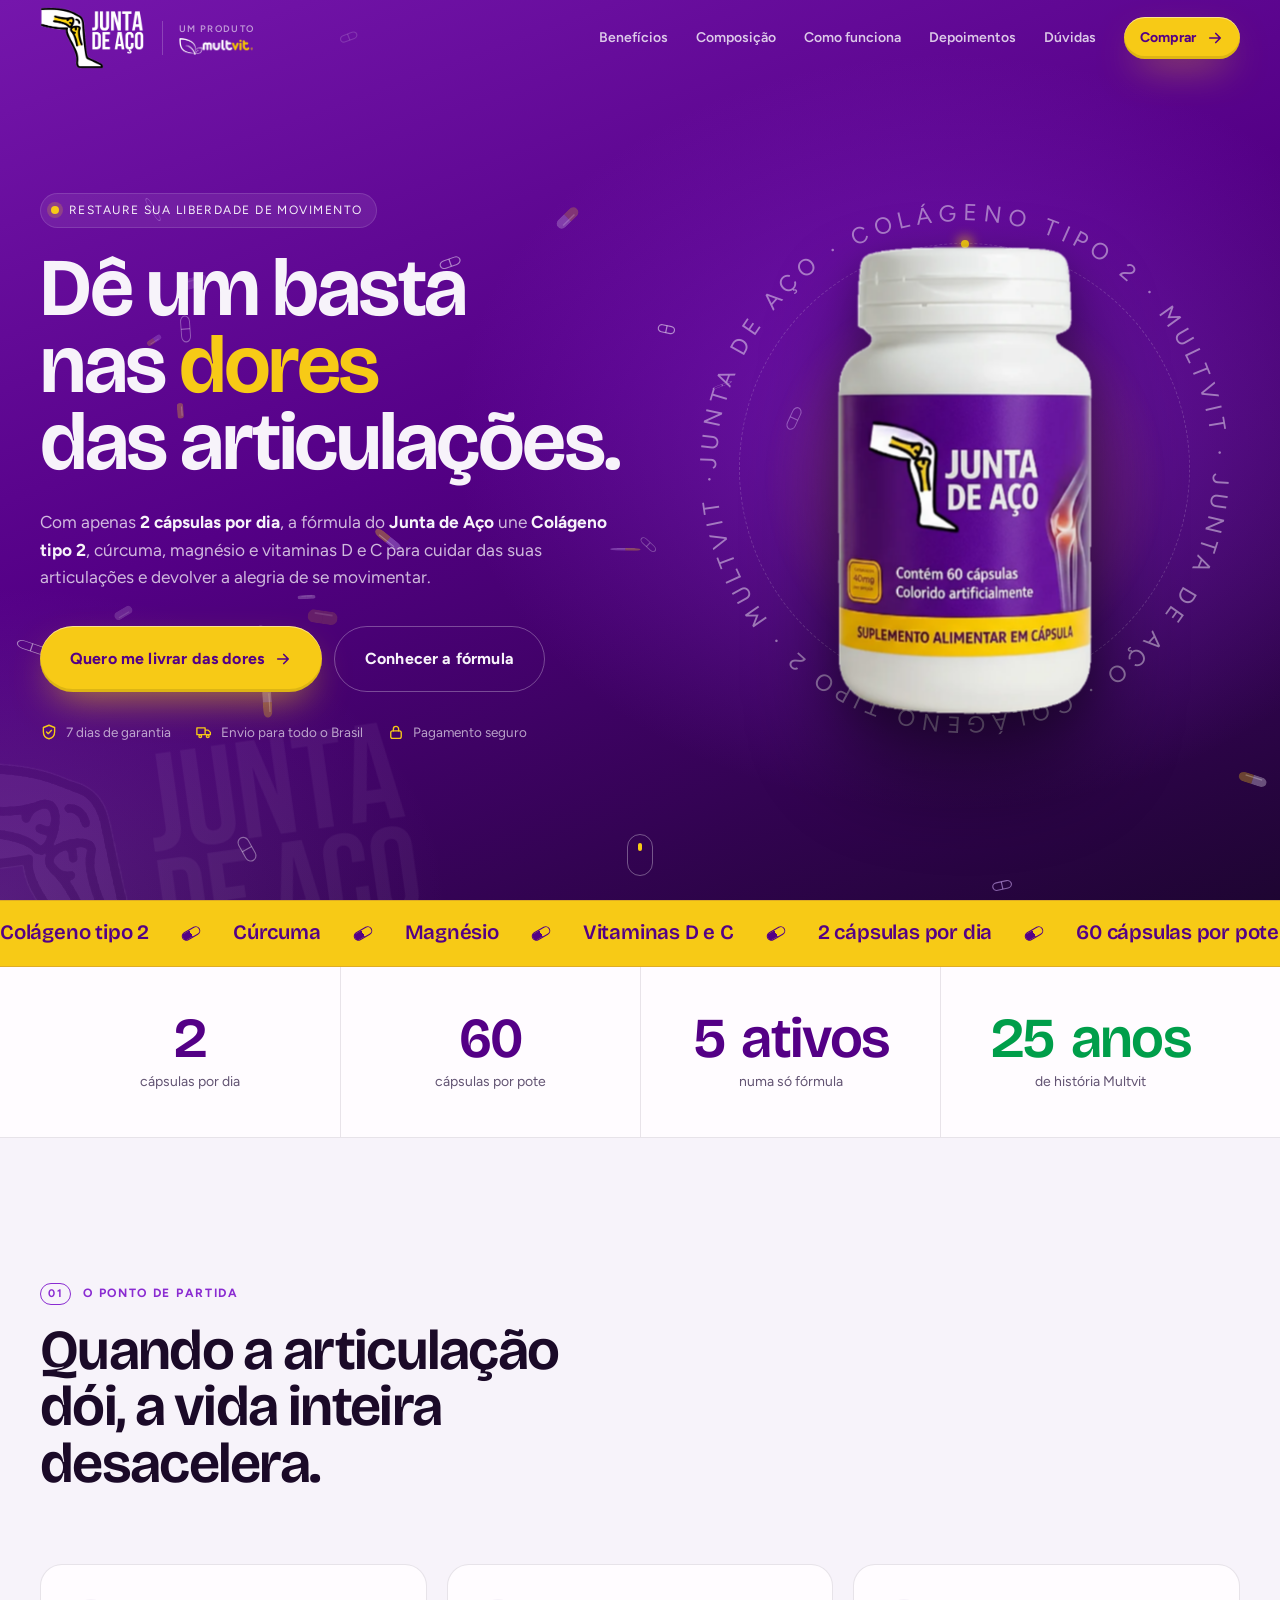
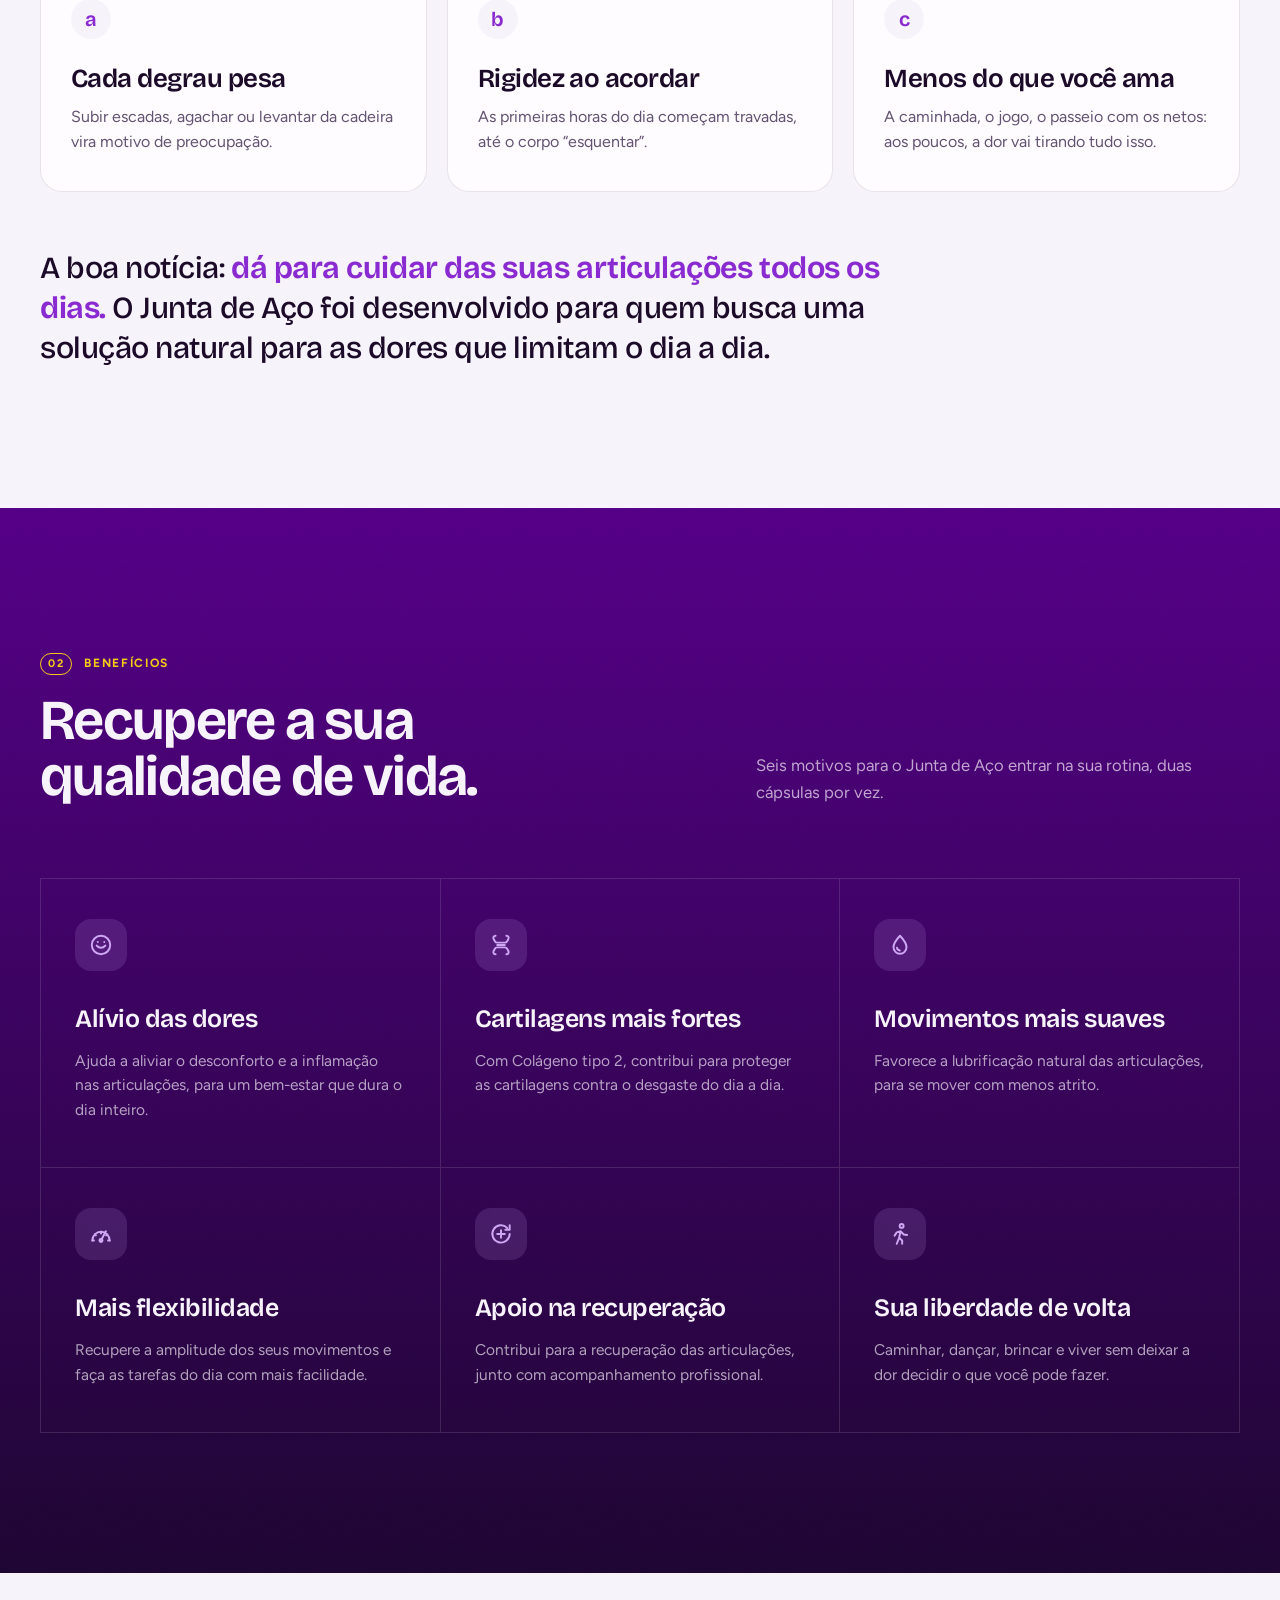
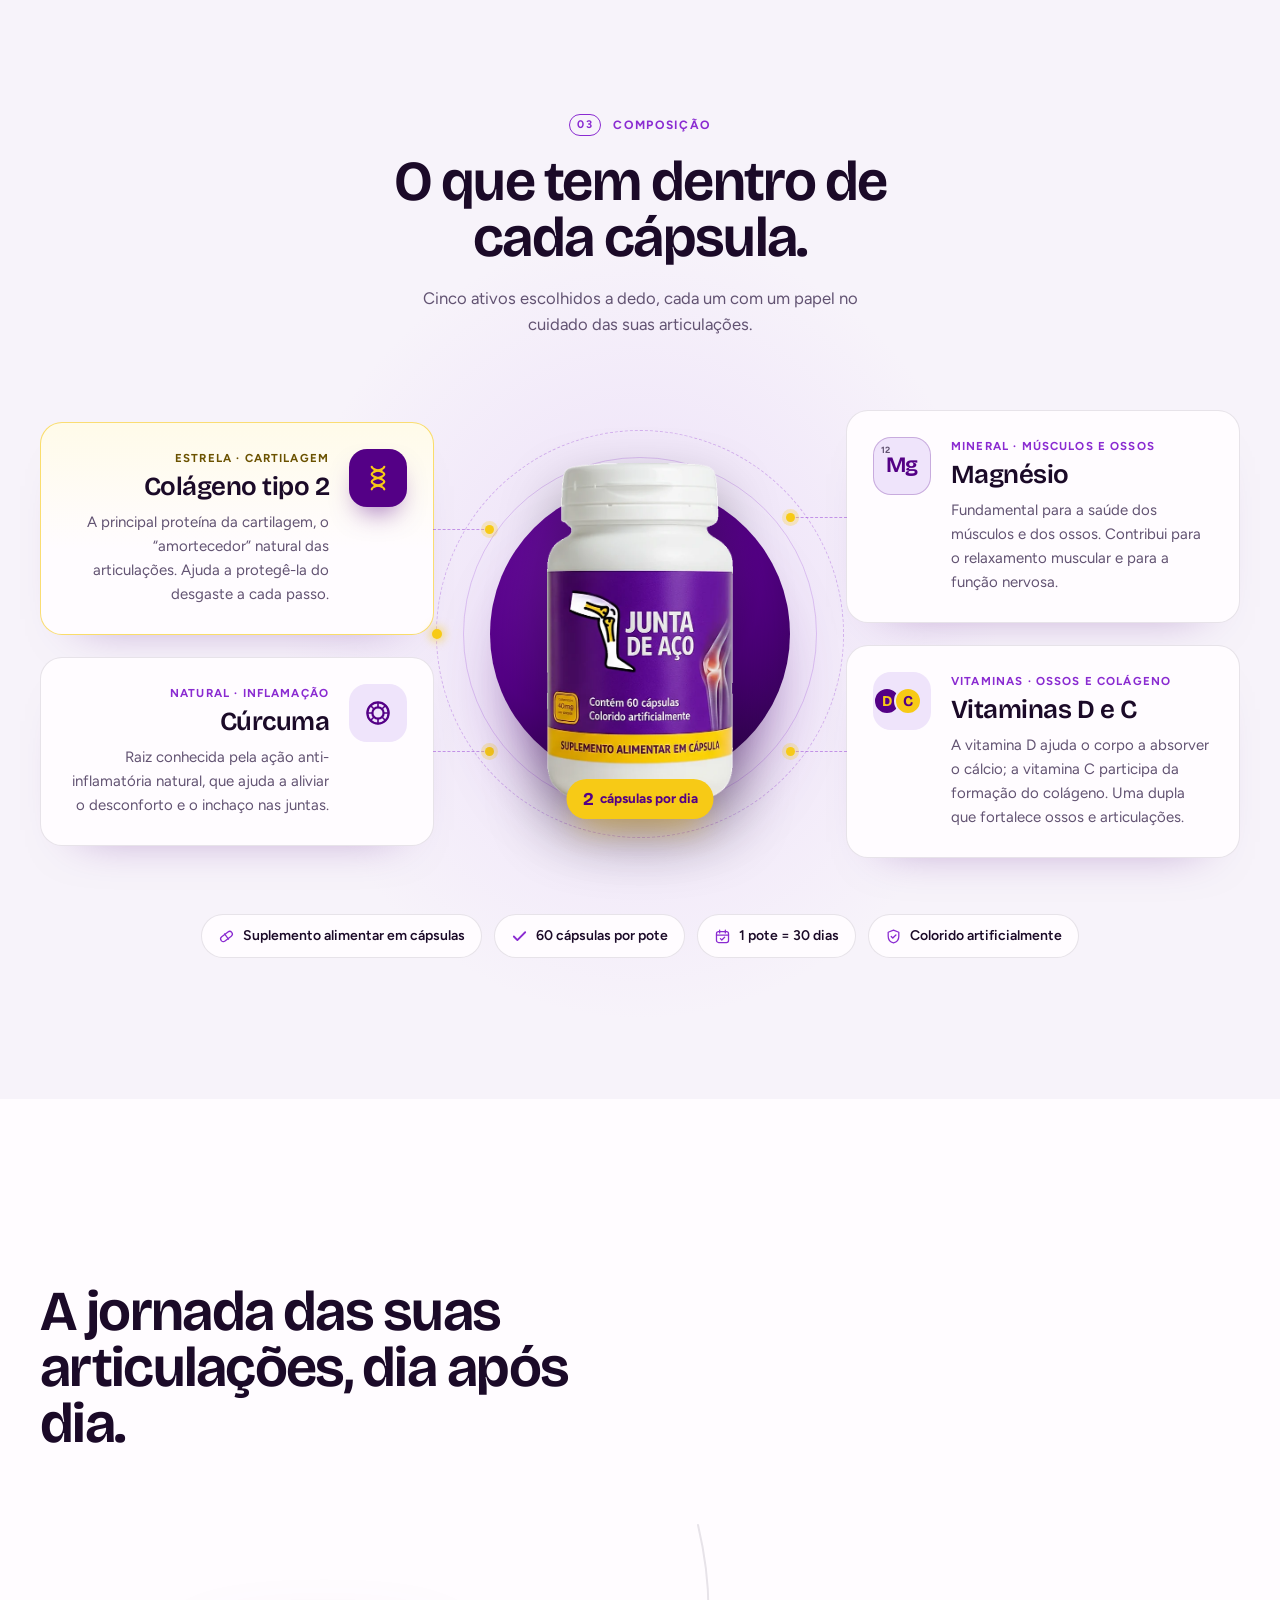
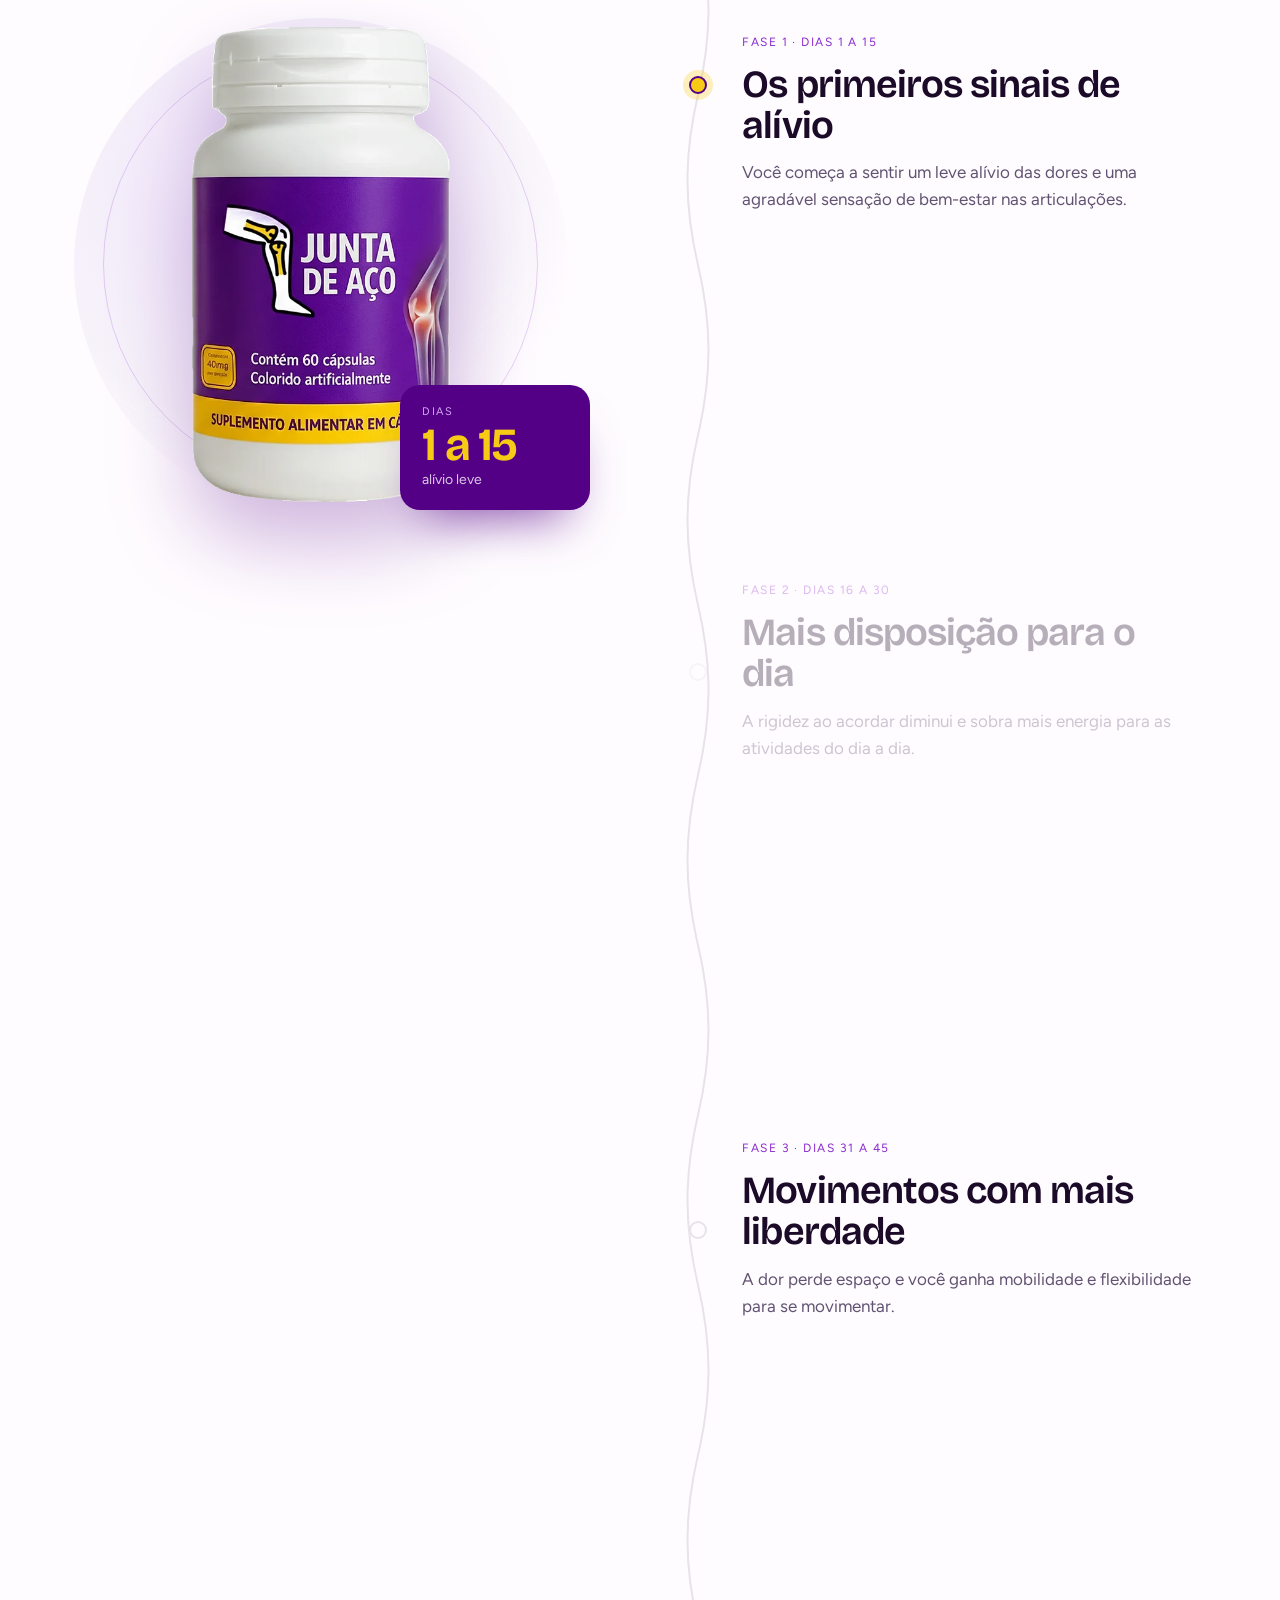
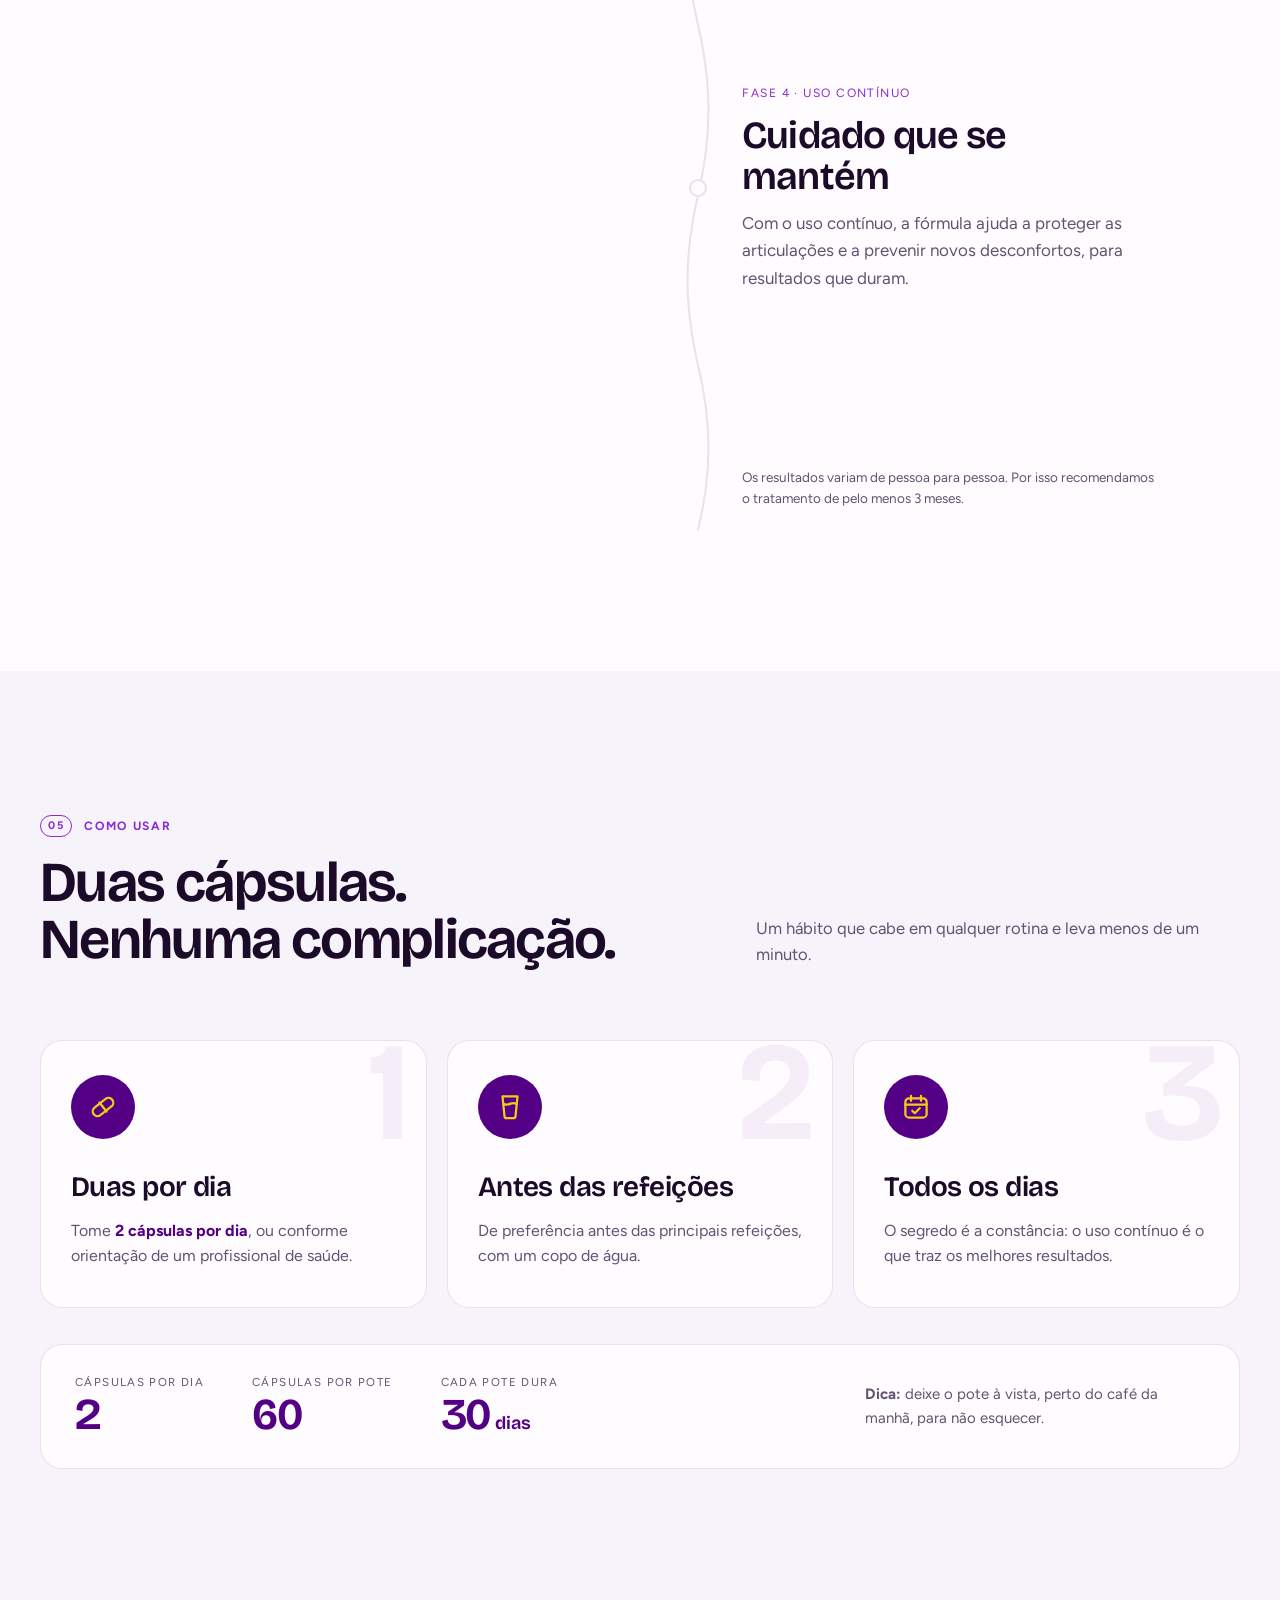
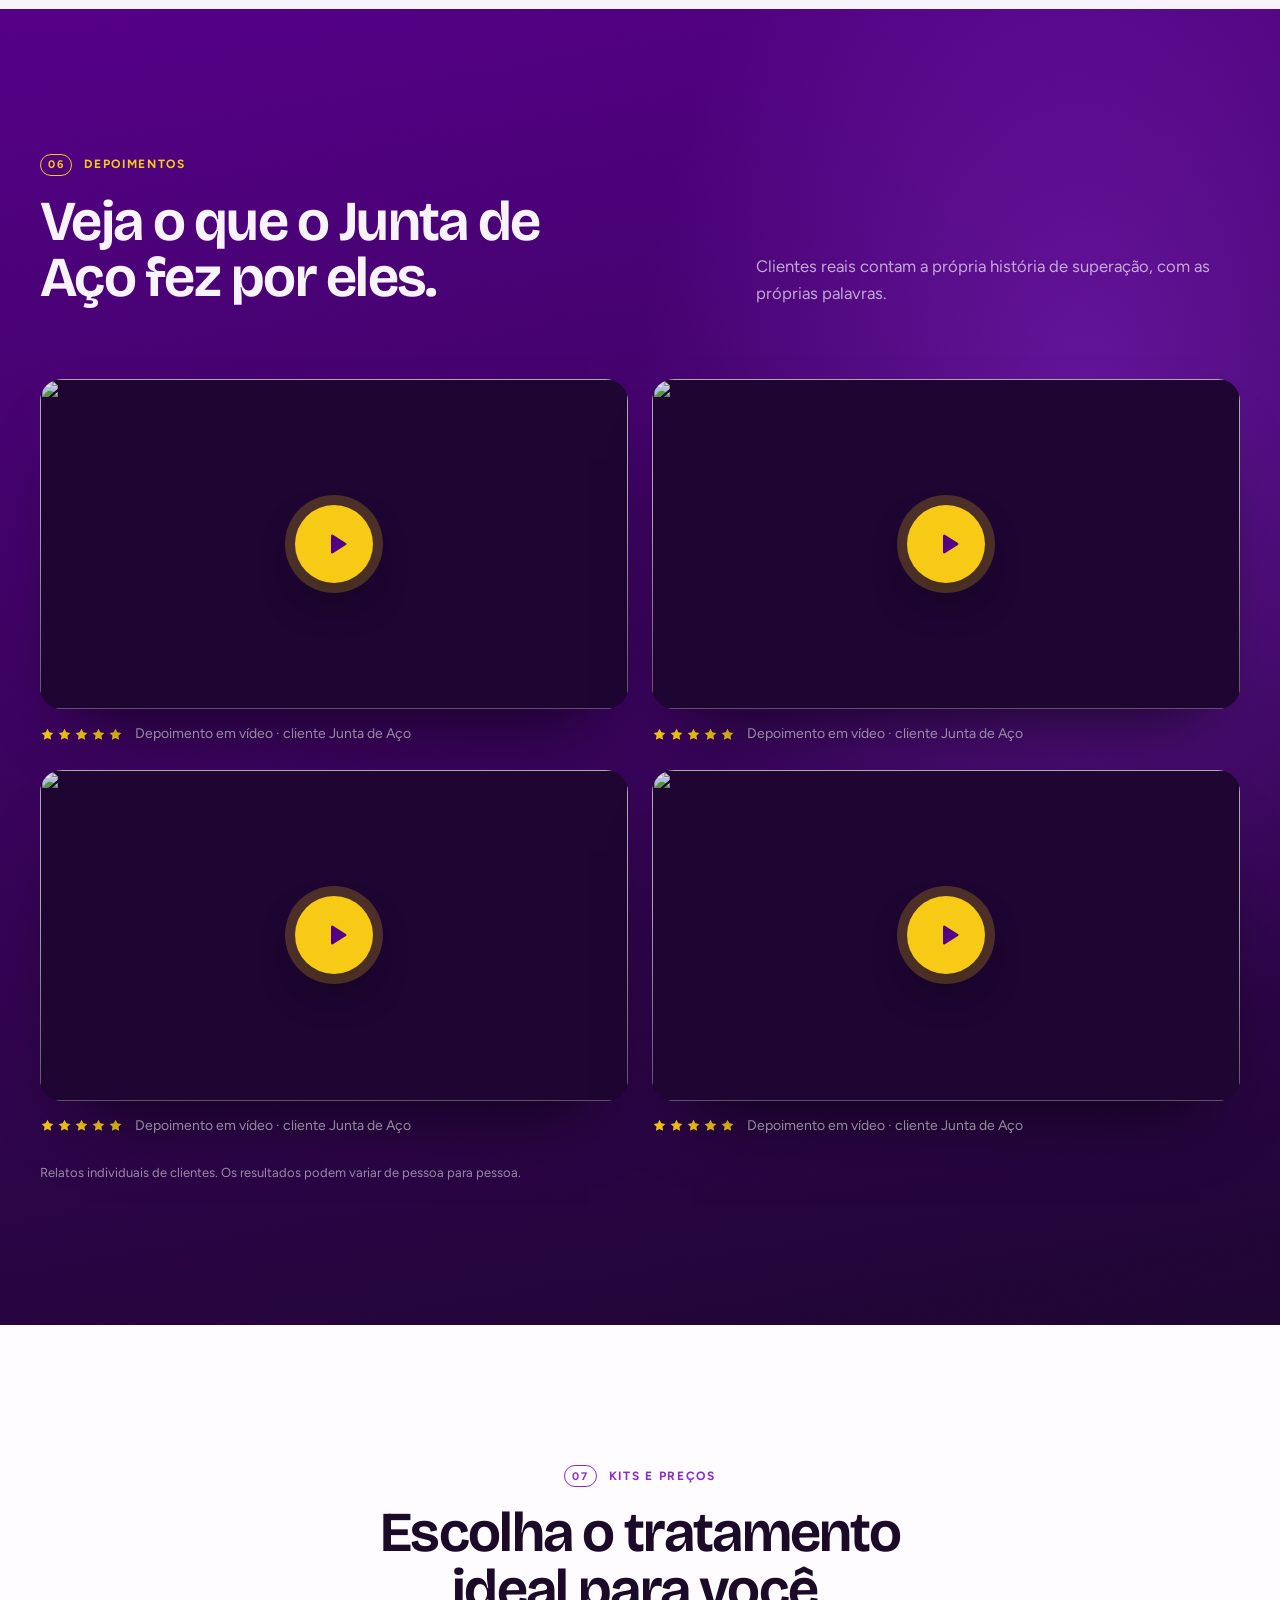
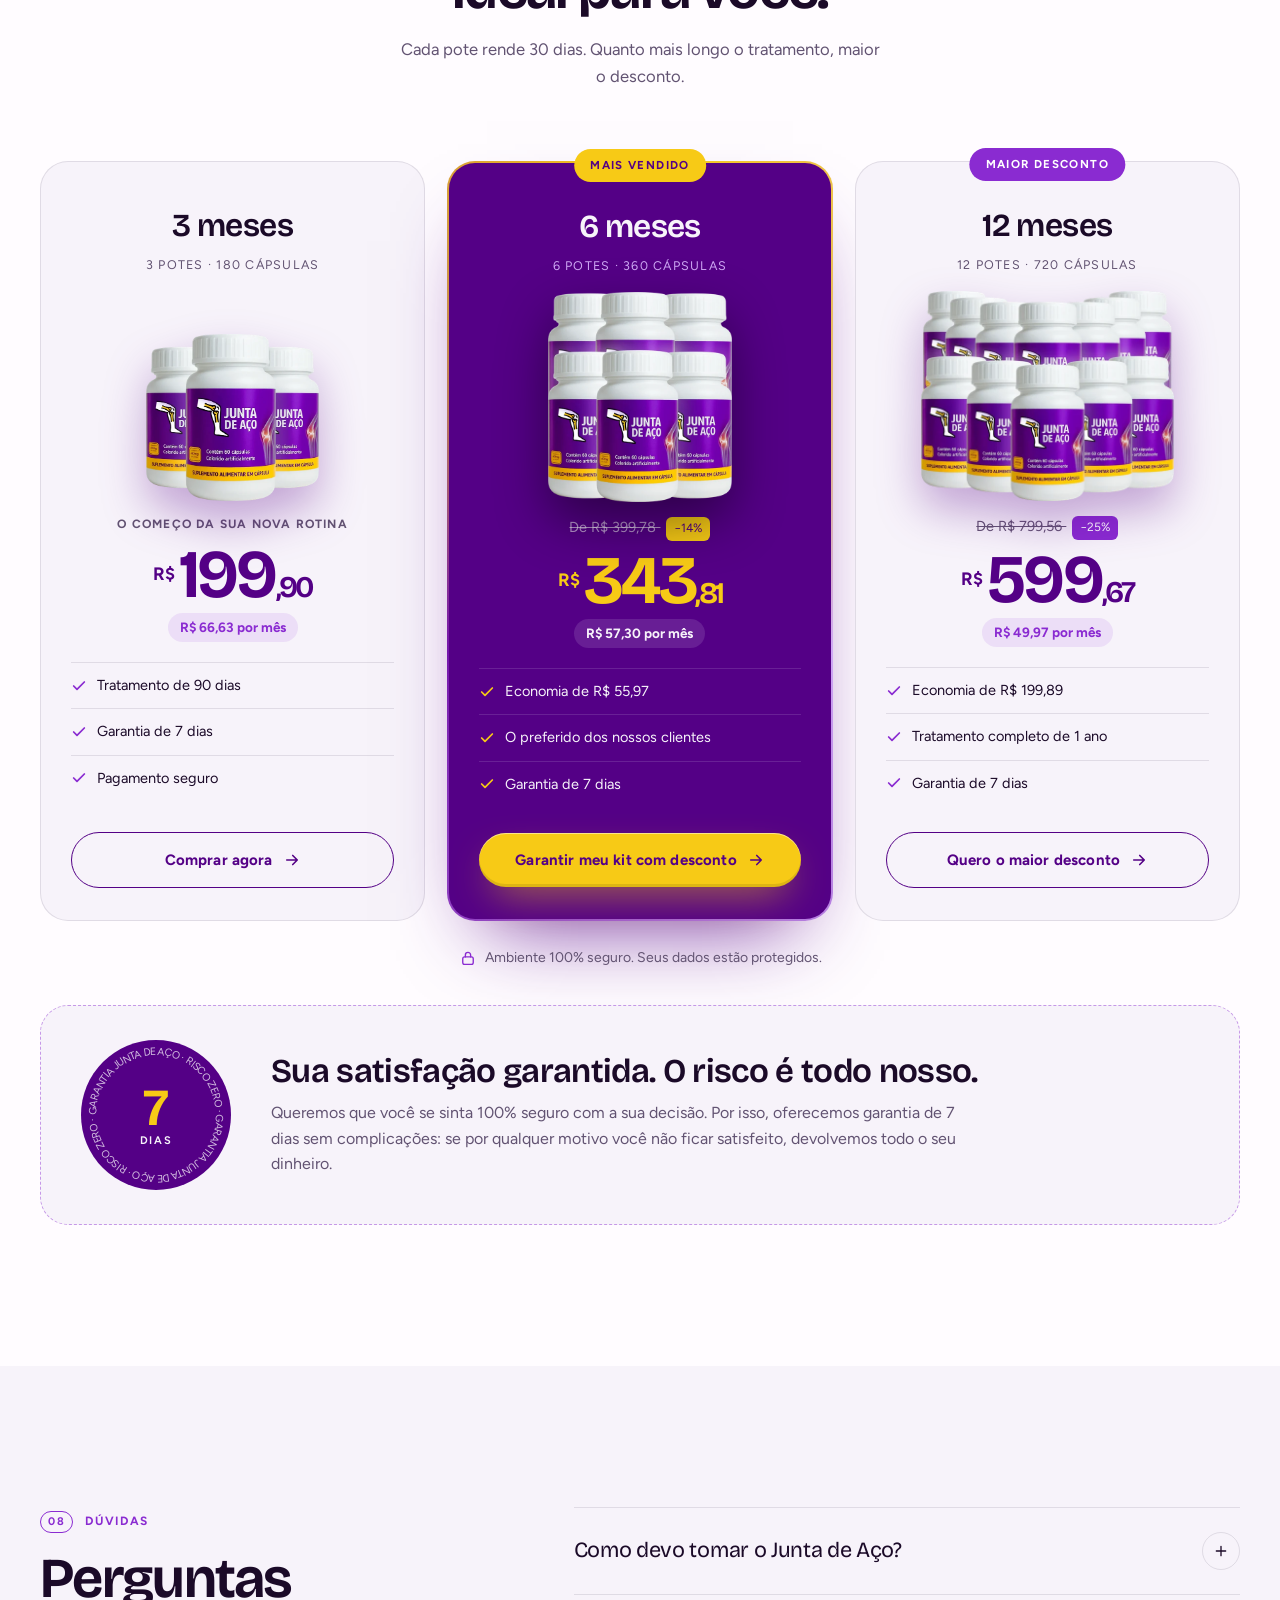
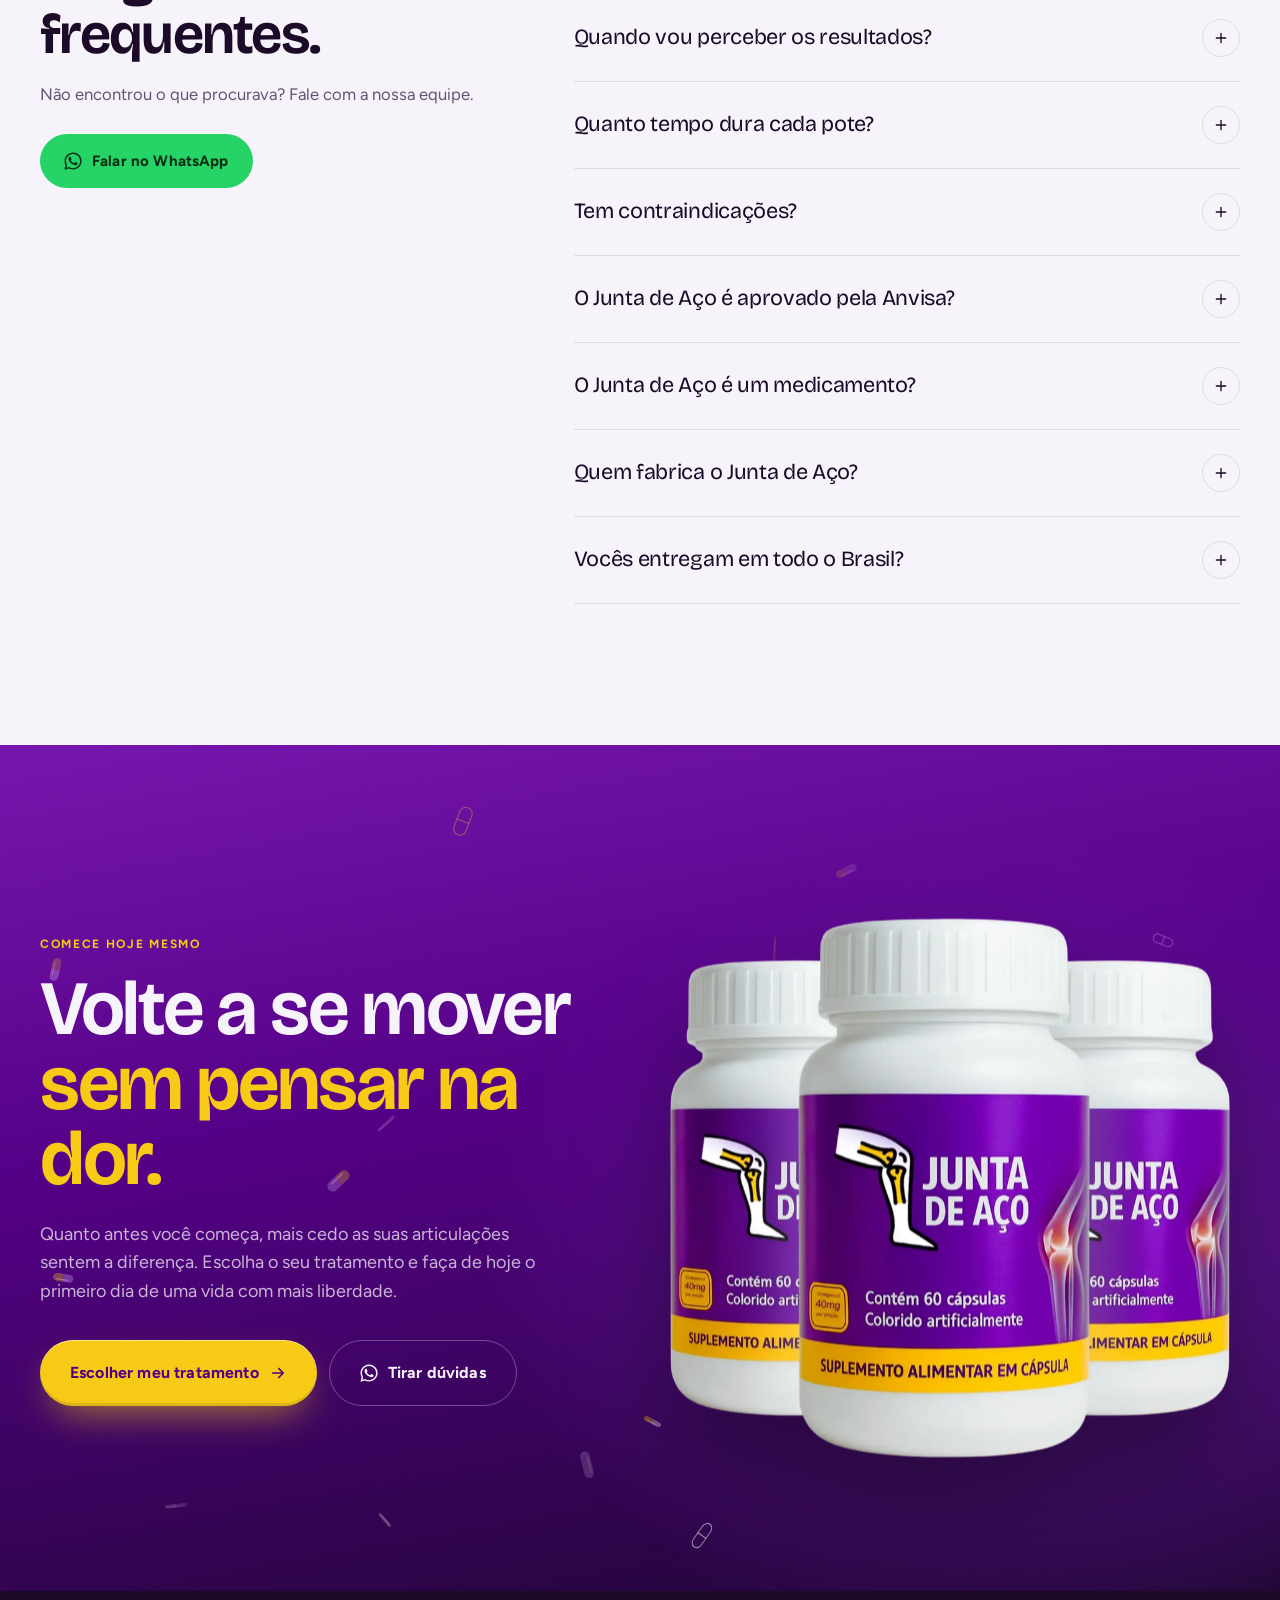
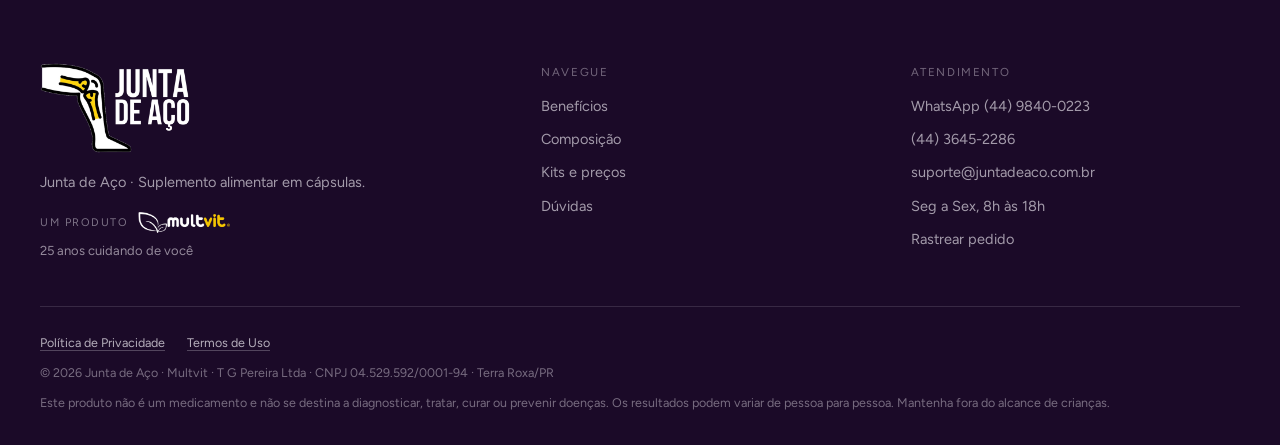
==== commit d517f2c6: "Fix logo letters, redesign composition, add testimonials - Logo: letter counters (D, A, O) were fill" ====
--- a/index.html
+++ b/index.html
@@ -160,7 +160,7 @@
       <div class="wrap proof-grid">
         <div class="proof-item rv"><strong><span class="count" data-to="2" data-dec="0">2</span></strong><span>cápsulas por dia</span></div>
         <div class="proof-item rv"><strong><span class="count" data-to="60" data-dec="0">60</span></strong><span>cápsulas por pote</span></div>
-        <div class="proof-item rv"><strong><span class="count" data-to="7" data-dec="0">7</span>&nbsp;dias</strong><span>de garantia total</span></div>
+        <div class="proof-item rv"><strong><span class="count" data-to="5" data-dec="0">5</span>&nbsp;ativos</strong><span>numa só fórmula</span></div>
         <div class="proof-item proof-mv rv"><strong><span class="count" data-to="25" data-dec="0">25</span>&nbsp;anos</strong><span>de história Multvit</span></div>
       </div>
     </section>
@@ -242,43 +242,70 @@
     <!-- ============ COMPOSIÇÃO ============ -->
     <section class="section compo" id="composicao" aria-labelledby="t-compo">
       <div class="wrap">
-        <header class="sec-head sec-head-split">
-          <div>
-            <p class="kicker rv"><span>03</span>Composição</p>
-            <h2 id="t-compo" class="sec-title split">A fórmula que trabalha pelas suas juntas.</h2>
-          </div>
-          <p class="sec-sub rv">Cada componente foi selecionado para garantir eficácia e segurança no cuidado com as articulações.</p>
-        </header>
-        <div class="compo-grid">
-          <article class="ing-card ing-hero rv">
-            <span class="tag tag-violet">Estrela da fórmula</span>
-            <span class="ing-big" aria-hidden="true">II</span>
-            <h3>Colágeno tipo 2</h3>
-            <p>A principal proteína da cartilagem. Essencial para proteger as articulações do desgaste e manter a estrutura que amortece cada passo.</p>
-          </article>
-          <article class="ing-card rv">
-            <span class="tag tag-sun">Origem natural</span>
-            <span class="ing-dot ing-dot-sun" aria-hidden="true"></span>
-            <h3>Cúrcuma</h3>
-            <p>Raiz conhecida pela ação anti-inflamatória natural, que ajuda a aliviar o desconforto e o inchaço.</p>
-          </article>
-          <article class="ing-card rv">
-            <span class="tag tag-ink">Mineral</span>
-            <span class="ing-dot ing-dot-mg" aria-hidden="true">Mg</span>
-            <h3>Magnésio</h3>
-            <p>Fundamental para a saúde dos músculos e dos ossos, contribui para o relaxamento muscular e a função nervosa.</p>
-          </article>
-          <article class="ing-card rv">
-            <span class="tag tag-violet">Vitaminas</span>
-            <span class="ing-dot ing-dot-vit" aria-hidden="true">D·C</span>
-            <h3>Vitaminas D e C</h3>
-            <p>A vitamina D ajuda na absorção do cálcio; a vitamina C participa da formação do colágeno. Juntas, fortalecem ossos e articulações.</p>
-          </article>
-        </div>
-        <div class="compo-note rv">
-          <svg><use href="#i-capsule"/></svg>
-          <p><strong>Suplemento alimentar em cápsulas.</strong> Pote com 60 cápsulas. Colorido artificialmente.</p>
-        </div>
+        <header class="sec-head sec-head-center">
+          <p class="kicker rv"><span>03</span>Composição</p>
+          <h2 id="t-compo" class="sec-title split">O que tem dentro de cada cápsula.</h2>
+          <p class="sec-sub rv">Cinco ativos escolhidos a dedo, cada um com um papel no cuidado das suas articulações.</p>
+        </header>
+
+        <div class="formula">
+          <div class="fx-col fx-left">
+            <article class="fx fx-star rv">
+              <span class="fx-ic" aria-hidden="true">
+                <svg viewBox="0 0 24 24"><g fill="none" stroke="currentColor" stroke-width="1.8" stroke-linecap="round"><path d="M7 3c0 3 10 3 10 6s-10 3-10 6 10 3 10 6"/><path d="M17 3c0 3-10 3-10 6s10 3 10 6-10 3-10 6"/><path d="M9 6h6M9 12h6M9 18h6" stroke-width="1.4"/></g></svg>
+              </span>
+              <div class="fx-body">
+                <p class="fx-role">Estrela · cartilagem</p>
+                <h3>Colágeno tipo 2</h3>
+                <p>A principal proteína da cartilagem, o “amortecedor” natural das articulações. Ajuda a protegê-la do desgaste a cada passo.</p>
+              </div>
+            </article>
+            <article class="fx rv">
+              <span class="fx-ic" aria-hidden="true">
+                <svg viewBox="0 0 24 24"><g fill="none" stroke="currentColor" stroke-width="1.8" stroke-linecap="round" stroke-linejoin="round"><circle cx="12" cy="12" r="8.5"/><circle cx="12" cy="12" r="4.5"/><path d="M12 3.5v4M12 16.5v4M3.5 12h4M16.5 12h4M6 6l2.8 2.8M15.2 15.2 18 18M18 6l-2.8 2.8M8.8 15.2 6 18" stroke-width="1.3"/></g></svg>
+              </span>
+              <div class="fx-body">
+                <p class="fx-role">Natural · inflamação</p>
+                <h3>Cúrcuma</h3>
+                <p>Raiz conhecida pela ação anti-inflamatória natural, que ajuda a aliviar o desconforto e o inchaço nas juntas.</p>
+              </div>
+            </article>
+          </div>
+
+          <div class="fx-center rv" aria-hidden="true">
+            <div class="fx-disc"></div>
+            <div class="fx-ring fx-ring-1"></div>
+            <div class="fx-ring fx-ring-2"><span></span></div>
+            <img src="assets/img/pote-440.webp" srcset="assets/img/pote-440.webp 420w, assets/img/pote-760.webp 760w" sizes="(max-width: 900px) 34vw, 190px" alt="" width="420" height="773" loading="lazy" />
+            <span class="fx-pill"><b>2</b> cápsulas por dia</span>
+          </div>
+
+          <div class="fx-col fx-right">
+            <article class="fx rv">
+              <span class="fx-ic fx-ic-mg" aria-hidden="true"><small>12</small>Mg</span>
+              <div class="fx-body">
+                <p class="fx-role">Mineral · músculos e ossos</p>
+                <h3>Magnésio</h3>
+                <p>Fundamental para a saúde dos músculos e dos ossos. Contribui para o relaxamento muscular e para a função nervosa.</p>
+              </div>
+            </article>
+            <article class="fx rv">
+              <span class="fx-ic fx-ic-vit" aria-hidden="true"><b>D</b><b>C</b></span>
+              <div class="fx-body">
+                <p class="fx-role">Vitaminas · ossos e colágeno</p>
+                <h3>Vitaminas D e C</h3>
+                <p>A vitamina D ajuda o corpo a absorver o cálcio; a vitamina C participa da formação do colágeno. Uma dupla que fortalece ossos e articulações.</p>
+              </div>
+            </article>
+          </div>
+        </div>
+
+        <ul class="fx-facts rv" aria-label="Sobre o produto">
+          <li><svg><use href="#i-capsule"/></svg>Suplemento alimentar em cápsulas</li>
+          <li><svg><use href="#i-check"/></svg>60 cápsulas por pote</li>
+          <li><svg><use href="#i-cal"/></svg>1 pote = 30 dias</li>
+          <li><svg><use href="#i-shield"/></svg>Colorido artificialmente</li>
+        </ul>
       </div>
     </section>
 
@@ -414,6 +441,20 @@
             </button>
             <figcaption><span class="stars" aria-label="5 estrelas"><svg><use href="#i-star"/></svg><svg><use href="#i-star"/></svg><svg><use href="#i-star"/></svg><svg><use href="#i-star"/></svg><svg><use href="#i-star"/></svg></span>Depoimento em vídeo · cliente Junta de Aço</figcaption>
           </figure>
+          <figure class="vcard rv">
+            <button type="button" class="vthumb js-yt" data-yt="l-FmvaIUCrQ" aria-label="Assistir ao depoimento 3">
+              <img src="https://i.ytimg.com/vi/l-FmvaIUCrQ/hqdefault.jpg" alt="" width="480" height="360" loading="lazy" />
+              <span class="vplay" aria-hidden="true"><svg><use href="#i-play"/></svg></span>
+            </button>
+            <figcaption><span class="stars" aria-label="5 estrelas"><svg><use href="#i-star"/></svg><svg><use href="#i-star"/></svg><svg><use href="#i-star"/></svg><svg><use href="#i-star"/></svg><svg><use href="#i-star"/></svg></span>Depoimento em vídeo · cliente Junta de Aço</figcaption>
+          </figure>
+          <figure class="vcard rv">
+            <button type="button" class="vthumb js-yt" data-yt="ncLq1ZaU-4w" aria-label="Assistir ao depoimento 4">
+              <img src="https://i.ytimg.com/vi/ncLq1ZaU-4w/hqdefault.jpg" alt="" width="480" height="360" loading="lazy" />
+              <span class="vplay" aria-hidden="true"><svg><use href="#i-play"/></svg></span>
+            </button>
+            <figcaption><span class="stars" aria-label="5 estrelas"><svg><use href="#i-star"/></svg><svg><use href="#i-star"/></svg><svg><use href="#i-star"/></svg><svg><use href="#i-star"/></svg><svg><use href="#i-star"/></svg></span>Depoimento em vídeo · cliente Junta de Aço</figcaption>
+          </figure>
         </div>
         <p class="testi-note">Relatos individuais de clientes. Os resultados podem variar de pessoa para pessoa.</p>
       </div>
--- a/assets/css/style.css
+++ b/assets/css/style.css
@@ -264,30 +264,48 @@
 .bcard h3 { font-family: var(--display); font-weight: 620; font-size: 25px; letter-spacing: -0.02em; margin-bottom: 10px; }
 .bcard p { color: rgba(var(--cream-rgb), 0.66); font-size: 15.5px; }
 
-/* ---------- Composição ---------- */
-.compo { background: var(--cream); }
-.compo-grid { display: grid; grid-template-columns: 1.25fr 1fr 1fr; grid-template-rows: auto auto; gap: 20px; }
-.ing-card { position: relative; display: flex; flex-direction: column; align-items: flex-start; padding: 30px 30px 34px; border-radius: var(--r); background: var(--paper); border: 1px solid var(--line); overflow: hidden; transition: transform 0.5s var(--ease-out), box-shadow 0.5s var(--ease-out); }
-.ing-card:hover { transform: translateY(-5px); box-shadow: 0 30px 50px -32px rgba(var(--violet-rgb), 0.4); }
-.ing-card h3 { margin-top: auto; font-family: var(--display); font-weight: 620; font-size: 28px; letter-spacing: -0.02em; line-height: 1.1; margin-bottom: 8px; }
-.ing-card p { color: var(--muted); font-size: 15.5px; }
-.ing-dot { display: grid; place-items: center; width: 64px; height: 64px; margin: 26px 0 30px; border-radius: 50%; font-family: var(--display); font-weight: 650; font-size: 20px; letter-spacing: -0.02em; }
-.ing-dot-sun { background: radial-gradient(circle at 35% 30%, #ffe27a, var(--sun) 45%, #e08a00); box-shadow: 0 14px 30px -12px rgba(224, 138, 0, 0.7); }
-.ing-dot-mg { background: var(--mist); color: var(--violet); border: 1px solid rgba(var(--violet-rgb), 0.15); }
-.ing-dot-vit { background: var(--violet); color: var(--sun); font-size: 17px; }
-.ing-hero { grid-row: span 2; color: var(--cream); border: 0;
-  background: radial-gradient(ellipse 80% 60% at 80% 10%, rgba(var(--orchid-rgb), 0.7), transparent 70%), linear-gradient(165deg, var(--violet-2), var(--violet) 55%, var(--deep)); }
-.ing-hero h3 { font-size: clamp(32px, 3.4vw, 46px); }
-.ing-hero p { color: rgba(var(--cream-rgb), 0.74); font-size: 16.5px; max-width: 36ch; }
-.ing-big { font-family: var(--display); font-weight: 700; font-size: clamp(140px, 16vw, 230px); line-height: 0.8; letter-spacing: -0.06em; color: var(--sun); margin: 28px 0 36px; text-shadow: 0 30px 60px rgba(0, 0, 0, 0.25); }
-.compo-grid .ing-card:nth-child(4) { grid-column: 2 / span 2; }
-.tag { display: inline-block; padding: 6px 12px; border-radius: 99px; font-family: var(--label); font-size: 11.5px; letter-spacing: 0.1em; text-transform: uppercase; font-weight: 700; }
-.tag-violet { background: rgba(var(--orchid-rgb), 0.12); color: var(--orchid); }
-.ing-hero .tag-violet { background: rgba(var(--sun-rgb), 0.18); color: var(--sun); }
-.tag-sun { background: rgba(var(--sun-rgb), 0.2); color: var(--sun-ink); }
-.tag-ink { background: rgba(var(--ink-rgb), 0.06); color: var(--muted); }
-.compo-note { display: inline-flex; align-items: center; gap: 12px; margin-top: 28px; padding: 14px 20px; border-radius: 14px; background: rgba(var(--sun-rgb), 0.16); border: 1px solid rgba(220, 174, 0, 0.35); font-size: 15px; }
-.compo-note svg { width: 22px; height: 22px; color: var(--sun-ink); flex-shrink: 0; }
+/* ---------- Composição: os ativos em volta do pote ---------- */
+.compo { background: radial-gradient(ellipse 40% 50% at 50% 58%, rgba(var(--lilac-rgb), 0.28), transparent 70%), var(--cream); }
+.formula { display: grid; grid-template-columns: 1fr minmax(240px, 300px) 1fr; gap: 56px; align-items: center; }
+.fx-col { display: grid; gap: 22px; }
+.fx { position: relative; display: flex; gap: 20px; align-items: flex-start; padding: 26px 26px 28px; border-radius: var(--r); background: var(--paper); border: 1px solid var(--line); box-shadow: 0 24px 50px -40px rgba(var(--violet-rgb), 0.5); transition: transform 0.5s var(--ease-out), box-shadow 0.5s var(--ease-out), border-color 0.4s; }
+.fx:hover { transform: translateY(-4px); border-color: rgba(var(--orchid-rgb), 0.35); box-shadow: 0 30px 60px -36px rgba(var(--violet-rgb), 0.55); }
+/* linha que liga cada ativo ao pote */
+.fx::before { content: ""; position: absolute; top: 50%; width: 56px; height: 0; border-top: 1.5px dashed rgba(var(--orchid-rgb), 0.45); }
+.fx::after { content: ""; position: absolute; top: 50%; width: 9px; height: 9px; margin-top: -4px; border-radius: 50%; background: var(--sun); box-shadow: 0 0 0 4px rgba(var(--sun-rgb), 0.25); }
+.fx-left .fx { flex-direction: row-reverse; text-align: right; }
+.fx-left .fx::before { left: 100%; }
+.fx-left .fx::after { left: calc(100% + 52px); }
+.fx-right .fx::before { right: 100%; }
+.fx-right .fx::after { right: calc(100% + 52px); }
+.fx-ic { flex-shrink: 0; display: grid; place-items: center; width: 58px; height: 58px; border-radius: 18px; background: var(--mist); color: var(--violet); transition: transform 0.5s var(--ease-out); }
+.fx:hover .fx-ic { transform: rotate(-6deg) scale(1.05); }
+.fx-ic svg { width: 30px; height: 30px; }
+.fx-ic-mg { position: relative; font-family: var(--display); font-weight: 700; font-size: 22px; letter-spacing: -0.02em; border: 1.5px solid rgba(var(--violet-rgb), 0.25); }
+.fx-ic-mg small { position: absolute; top: 5px; left: 7px; font-family: var(--label); font-size: 9px; font-weight: 700; color: var(--muted); }
+.fx-ic-vit { display: flex; gap: 0; }
+.fx-ic-vit b { display: grid; place-items: center; width: 28px; height: 28px; border-radius: 50%; font-family: var(--display); font-size: 15px; background: var(--violet); color: var(--sun); border: 2px solid var(--mist); }
+.fx-ic-vit b + b { margin-left: -7px; background: var(--sun); color: var(--violet); }
+.fx-star .fx-ic { background: var(--violet); color: var(--sun); box-shadow: 0 14px 28px -12px rgba(var(--violet-rgb), 0.7); }
+.fx-star { border-color: rgba(var(--sun-rgb), 0.6); background: linear-gradient(180deg, #fffbe9, var(--paper) 60%); }
+.fx-role { font-family: var(--label); font-size: 11.5px; font-weight: 700; letter-spacing: 0.1em; text-transform: uppercase; color: var(--orchid); margin-bottom: 6px; }
+.fx-star .fx-role { color: var(--sun-ink); }
+.fx h3 { font-family: var(--display); font-weight: 620; font-size: 26px; letter-spacing: -0.02em; line-height: 1.1; margin-bottom: 8px; }
+.fx-body > p:last-child { color: var(--muted); font-size: 15px; }
+
+.fx-center { position: relative; display: grid; place-items: center; aspect-ratio: 0.78; }
+.fx-disc { position: absolute; width: 100%; aspect-ratio: 1; border-radius: 50%; background: radial-gradient(circle at 40% 30%, var(--violet-2), var(--violet) 55%, var(--deep)); box-shadow: 0 50px 80px -40px rgba(var(--violet-rgb), 0.8); }
+.fx-ring { position: absolute; aspect-ratio: 1; border-radius: 50%; }
+.fx-ring-1 { width: 118%; border: 1px solid rgba(var(--orchid-rgb), 0.22); }
+.fx-ring-2 { width: 136%; border: 1px dashed rgba(var(--orchid-rgb), 0.3); animation: spin 40s linear infinite; }
+.fx-ring-2 span { position: absolute; top: 50%; left: -5px; width: 10px; height: 10px; margin-top: -5px; border-radius: 50%; background: var(--sun); box-shadow: 0 0 10px 2px rgba(var(--sun-rgb), 0.6); }
+.fx-center img { position: relative; width: 62%; height: auto; filter: drop-shadow(0 30px 30px rgba(0, 0, 0, 0.4)); animation: float 7s ease-in-out infinite; }
+.fx-pill { position: absolute; bottom: 2%; left: 50%; translate: -50% 0; display: inline-flex; align-items: center; gap: 6px; padding: 9px 16px; border-radius: 99px; background: var(--sun); color: var(--violet); font-size: 13.5px; font-weight: 700; white-space: nowrap; box-shadow: 0 16px 30px -12px rgba(var(--sun-rgb), 0.8); }
+.fx-pill b { font-family: var(--display); font-size: 18px; line-height: 1; }
+
+.fx-facts { display: flex; flex-wrap: wrap; justify-content: center; gap: 10px 12px; margin-top: 56px; }
+.fx-facts li { display: inline-flex; align-items: center; gap: 8px; padding: 10px 16px; border-radius: 99px; background: var(--paper); border: 1px solid var(--line); font-size: 14px; font-weight: 600; color: var(--ink); }
+.fx-facts svg { width: 17px; height: 17px; color: var(--orchid); }
 
 /* ---------- Jornada (sticky) ---------- */
 .detail { background: var(--paper); }
@@ -476,10 +494,10 @@
   .nav-burger { display: grid; margin-left: 0; }
   .howto-foot { grid-template-columns: repeat(3, 1fr); }
   .hf-tip { grid-column: 1 / -1; justify-self: start; }
-  .compo-grid { grid-template-columns: 1fr 1fr; }
-  .ing-hero { grid-row: auto; grid-column: 1 / -1; }
-  .ing-big { margin: 18px 0 22px; }
-  .compo-grid .ing-card:nth-child(4) { grid-column: auto; }
+  .formula { grid-template-columns: 1fr 1fr; gap: 22px; }
+  .fx-center { grid-column: 1 / -1; grid-row: 1; width: min(240px, 60%); margin: 10px auto 40px; }
+  .fx-left .fx { flex-direction: row; text-align: left; }
+  .fx::before, .fx::after { display: none; }
 }
 
 @media (min-width: 1101px) { .menu { display: none !important; } }
@@ -559,7 +577,13 @@
 
 @media (max-width: 600px) {
   .wrap { width: min(1200px, 100% - 32px); }
-  .ben-grid, .compo-grid { grid-template-columns: 1fr; }
+  .ben-grid, .formula { grid-template-columns: 1fr; }
+  .fx { padding: 22px 20px 24px; gap: 16px; }
+  .fx-ic { width: 50px; height: 50px; border-radius: 15px; }
+  .fx h3 { font-size: 23px; }
+  .fx-ic-mg { font-size: 19px; }
+  .fx-ic-mg small { top: 3px; left: 5px; font-size: 8px; }
+  .fx-facts { margin-top: 36px; }
   .bcard { padding: 32px 26px 34px; }
   .sec-head-split { gap: 22px; }
   .howto-foot { padding: 24px 20px; gap: 18px; }
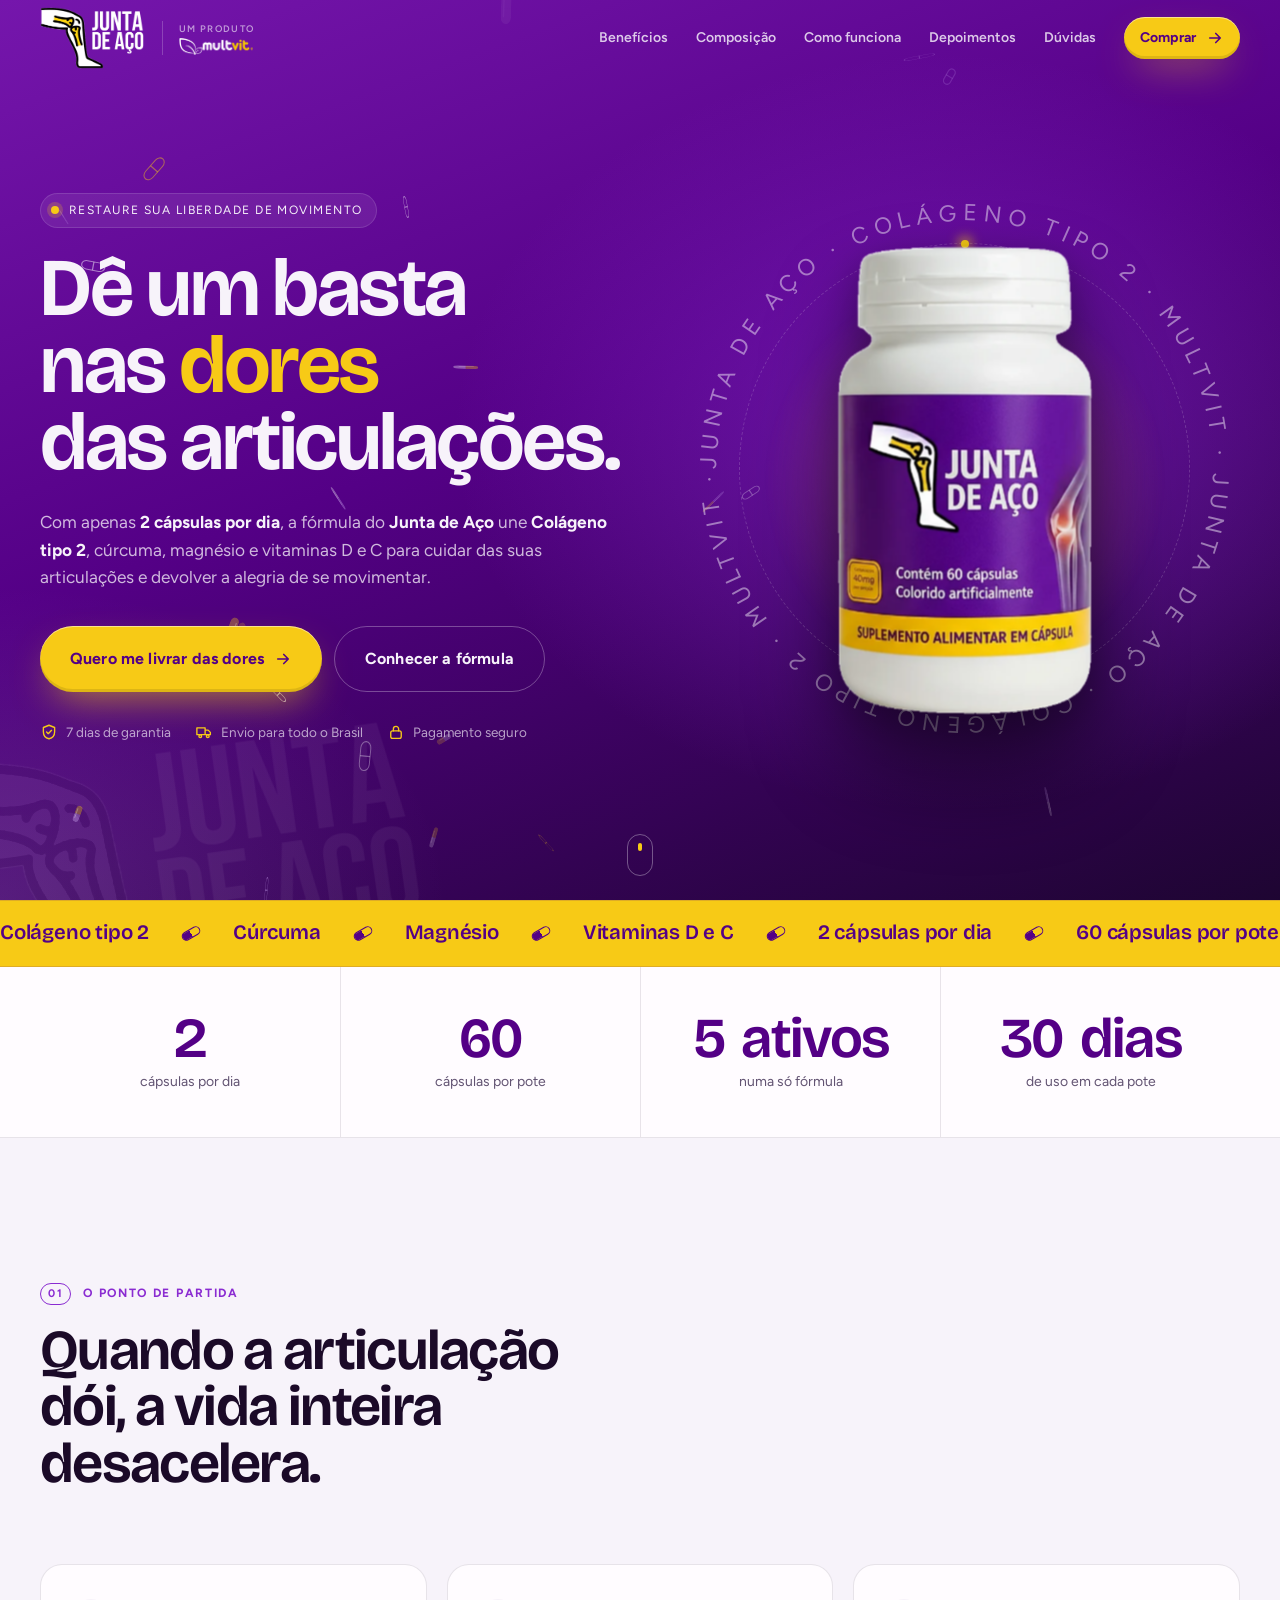
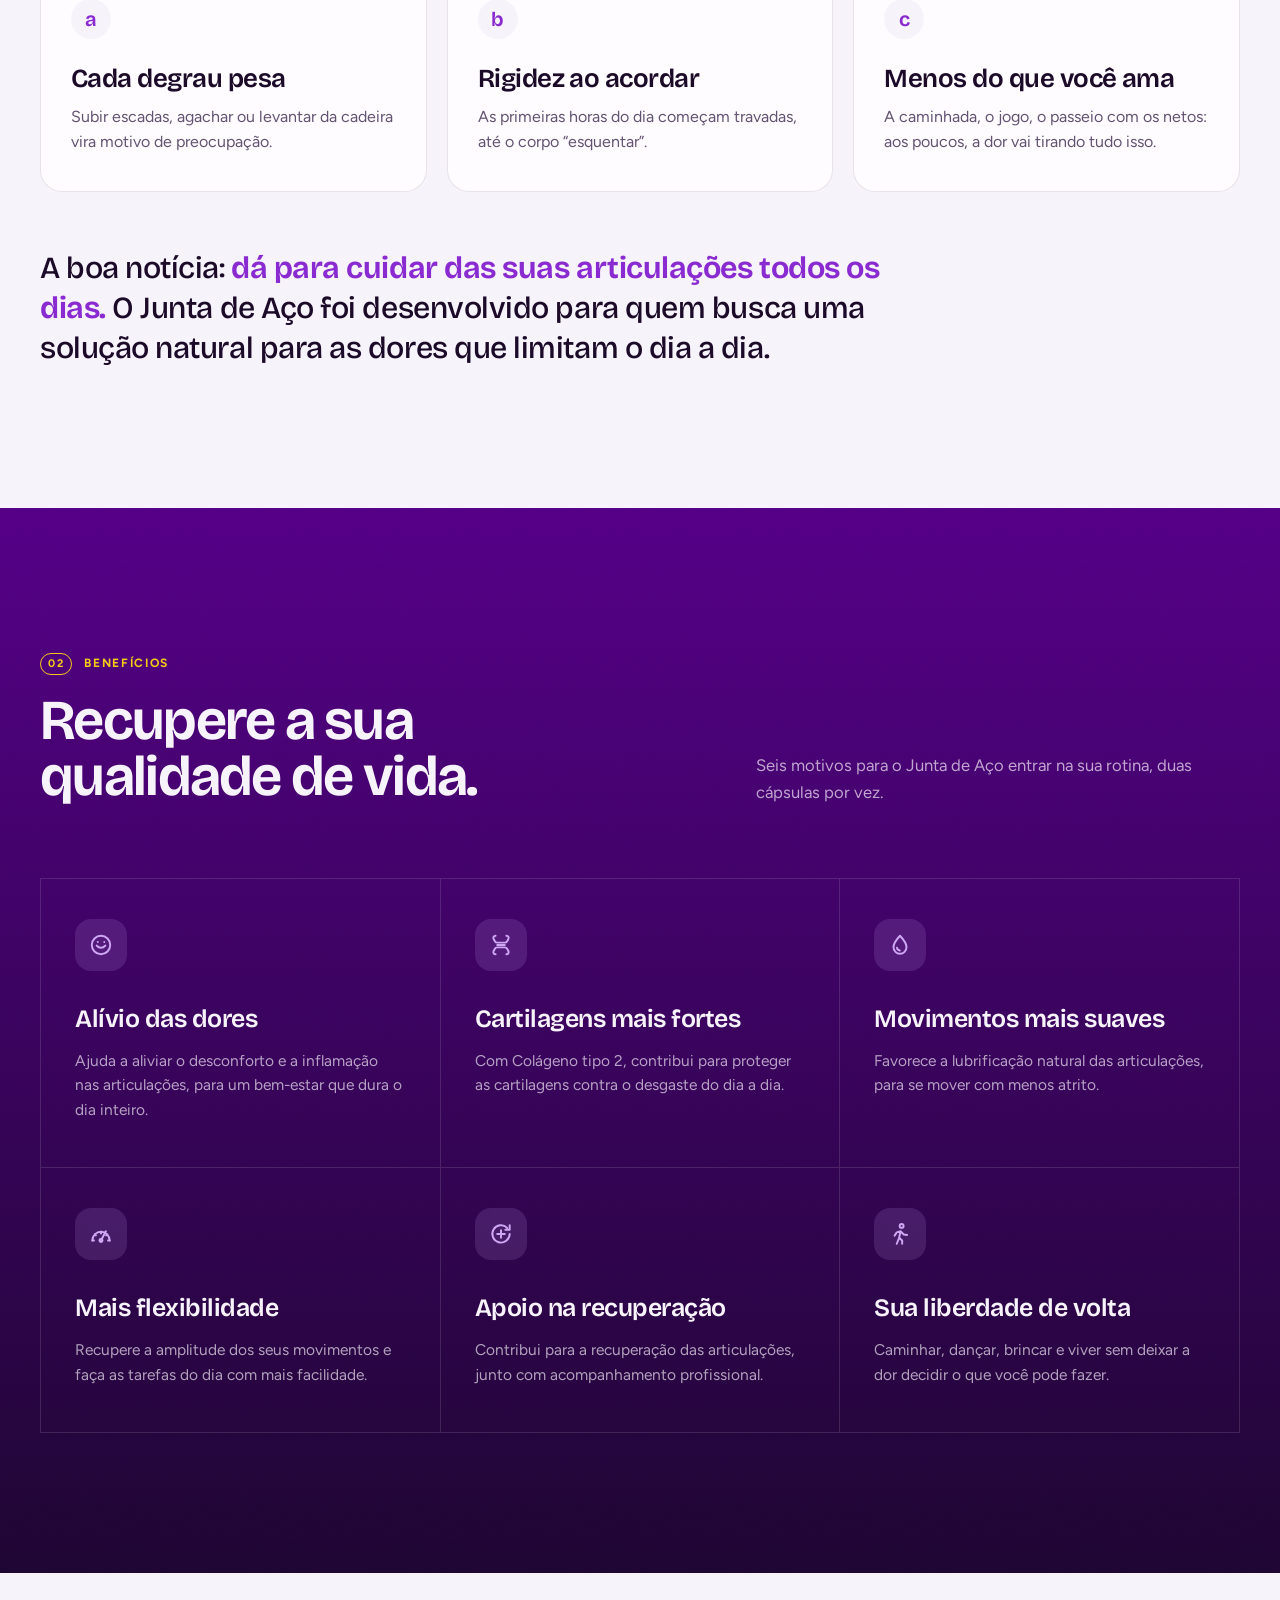
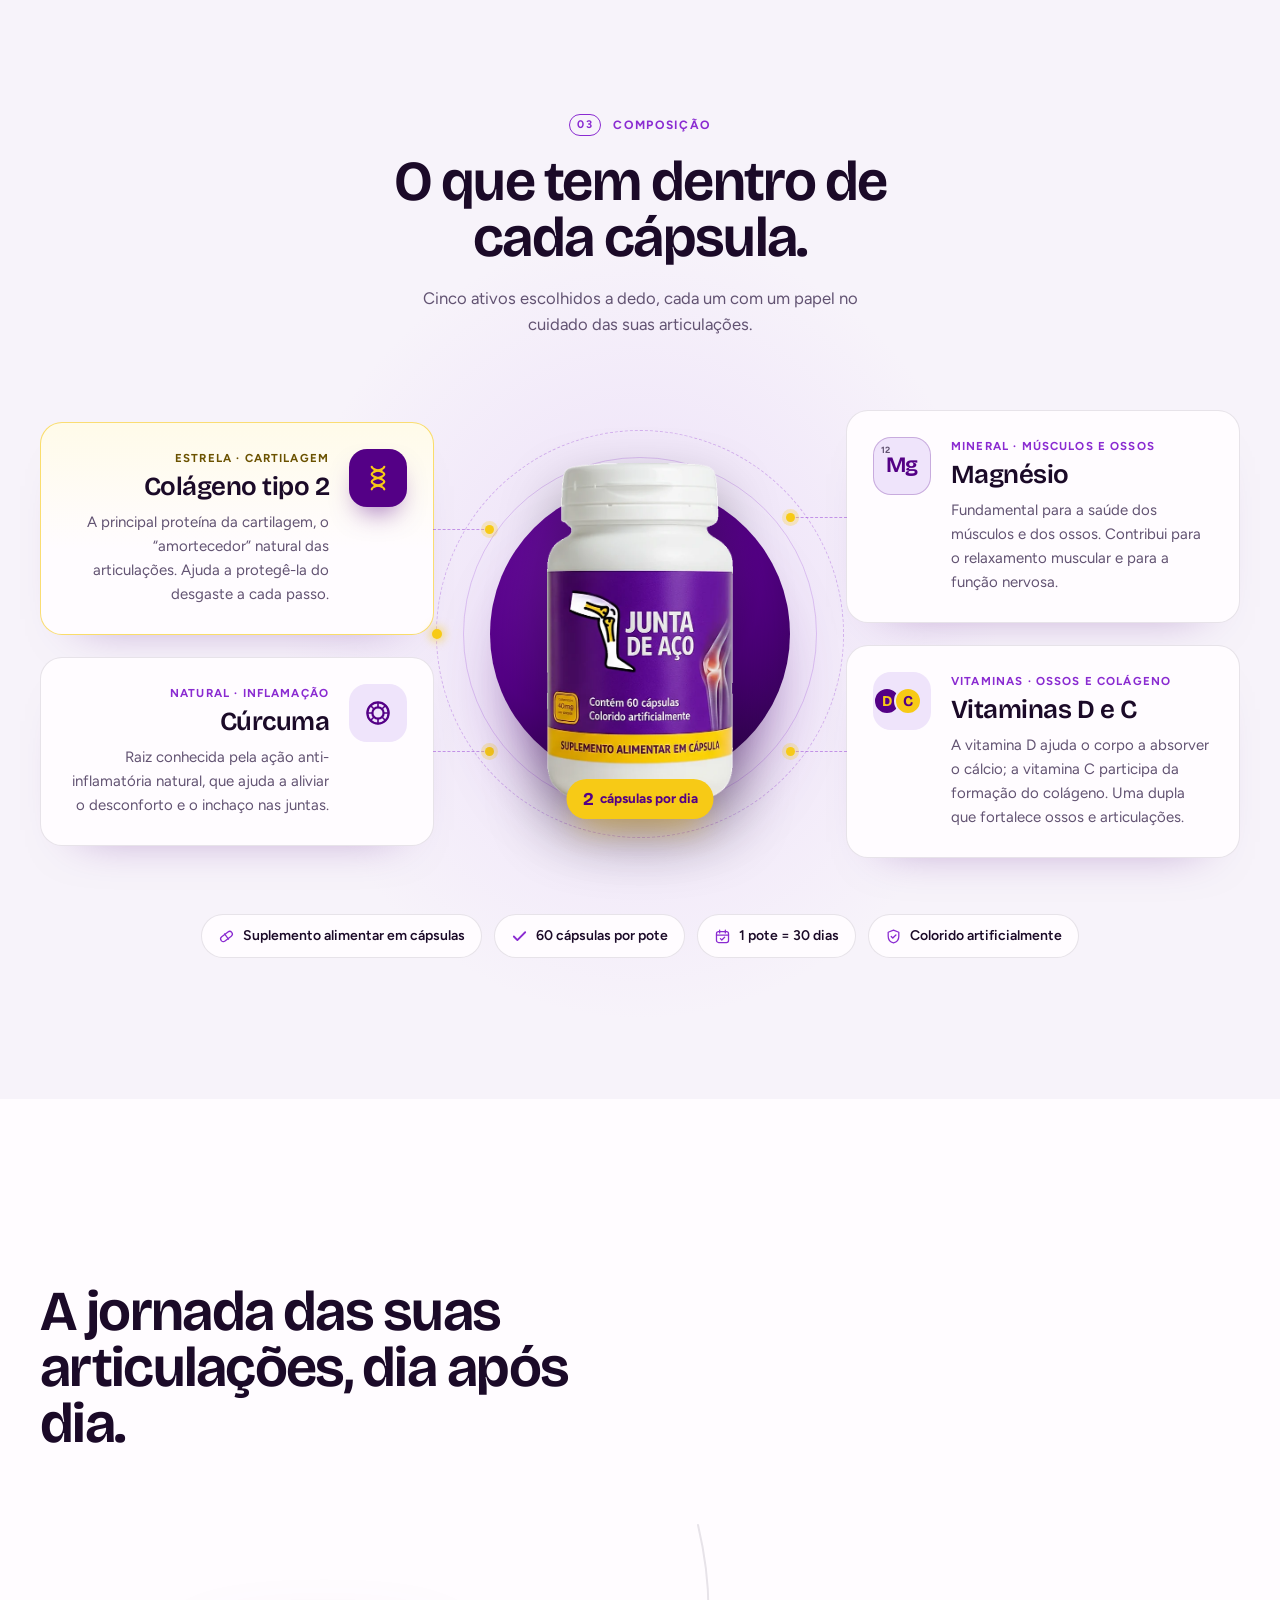
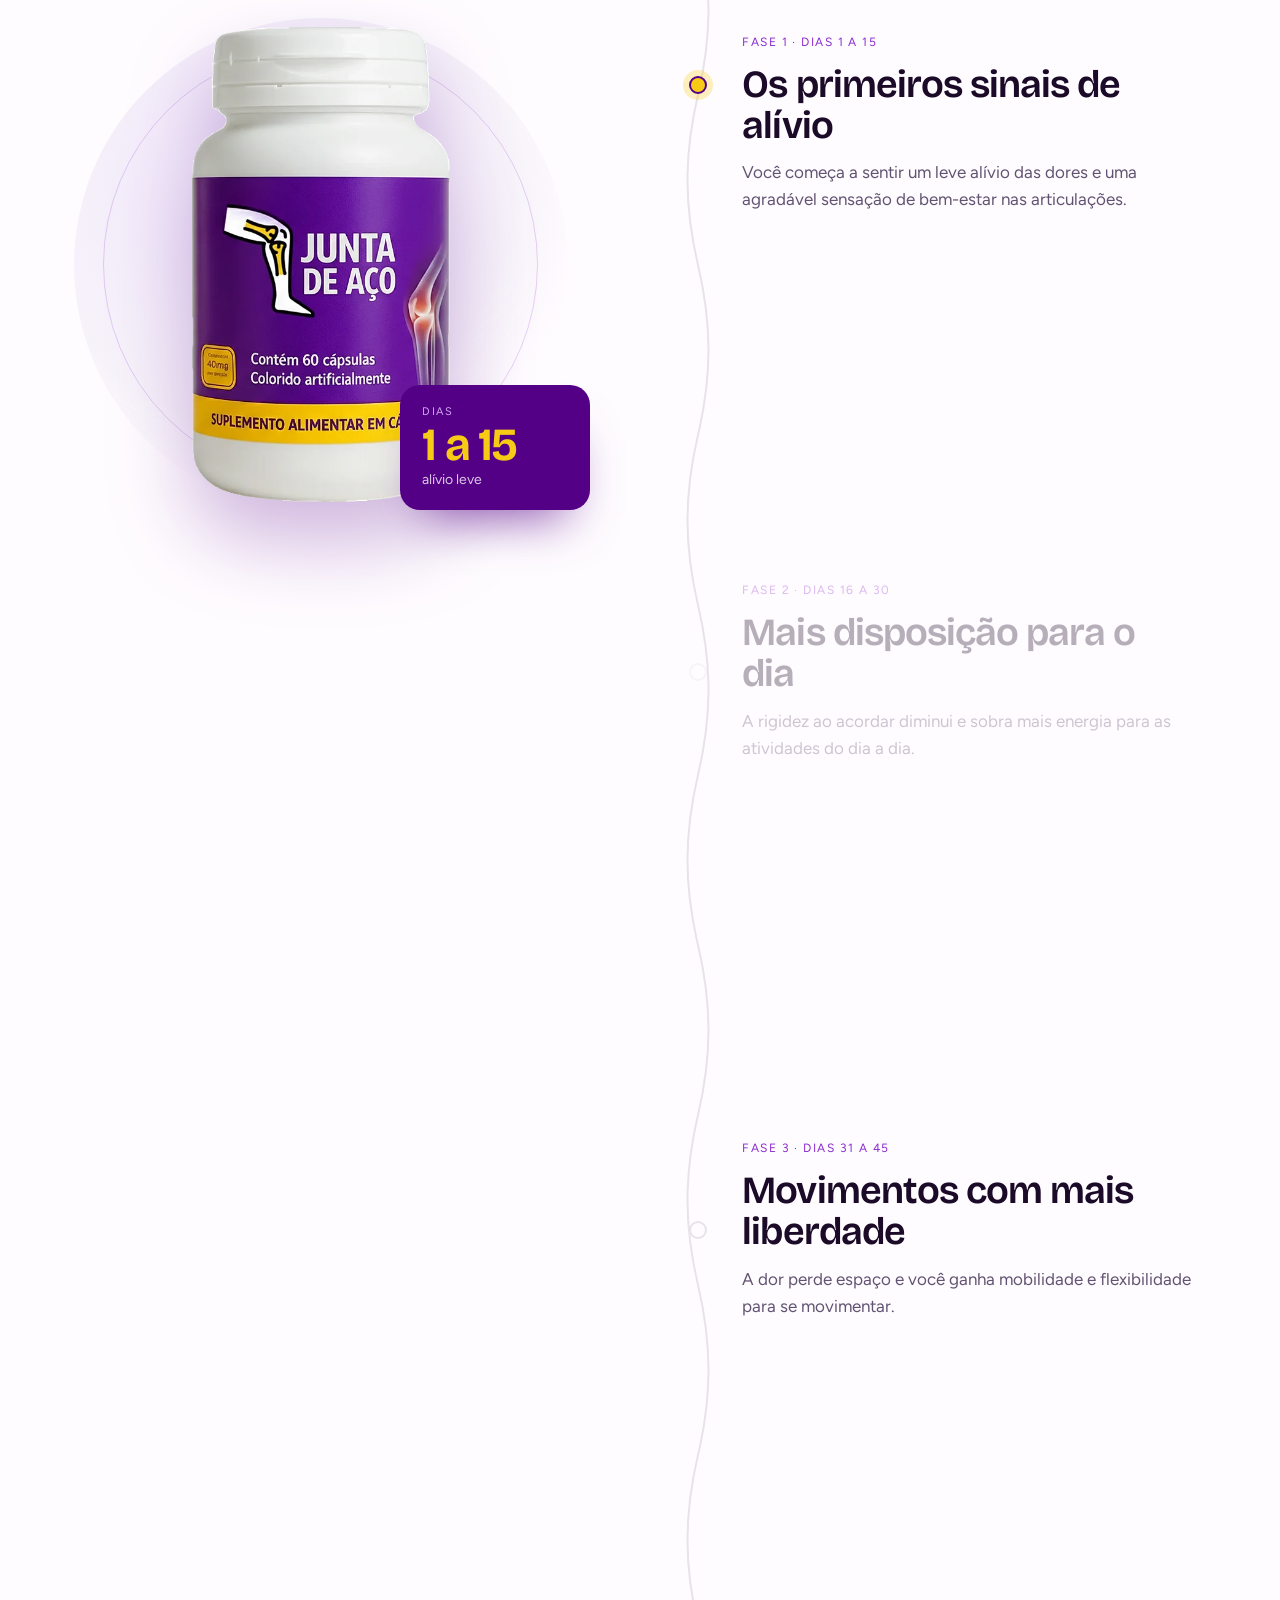
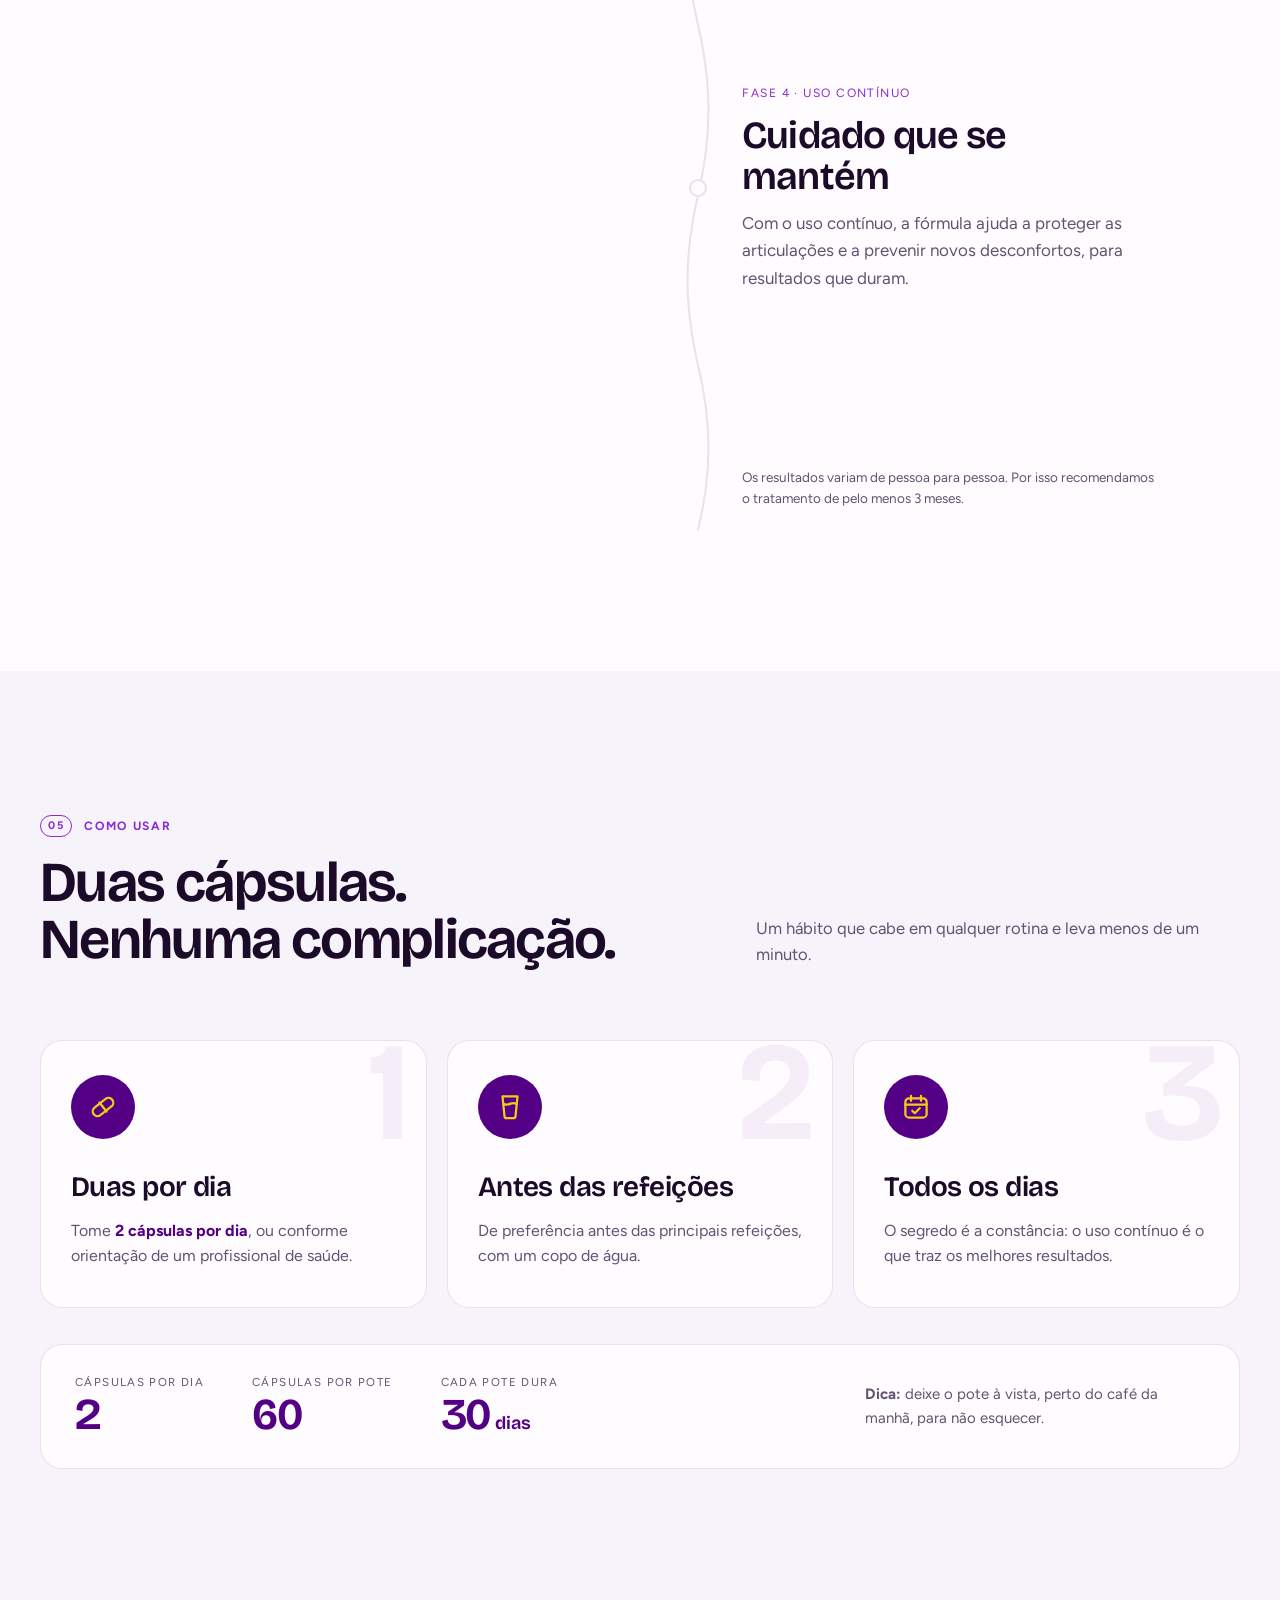
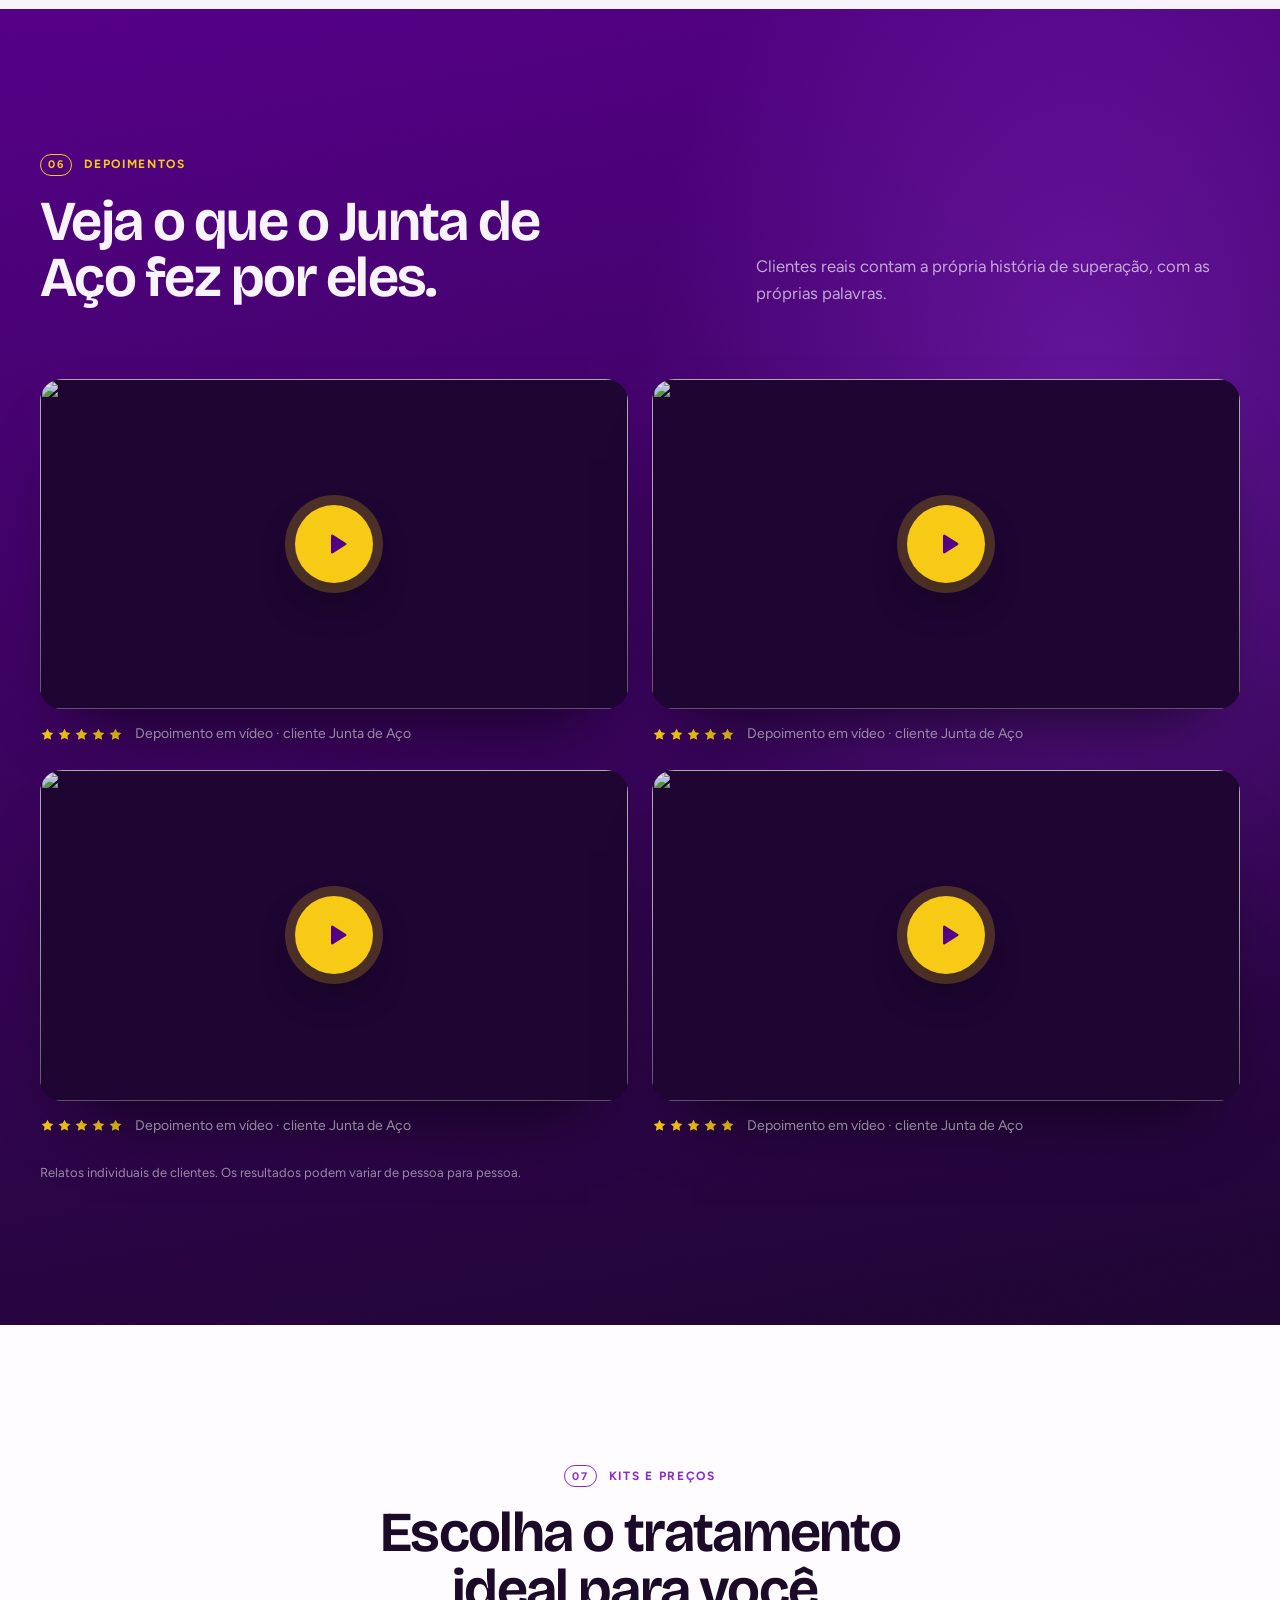
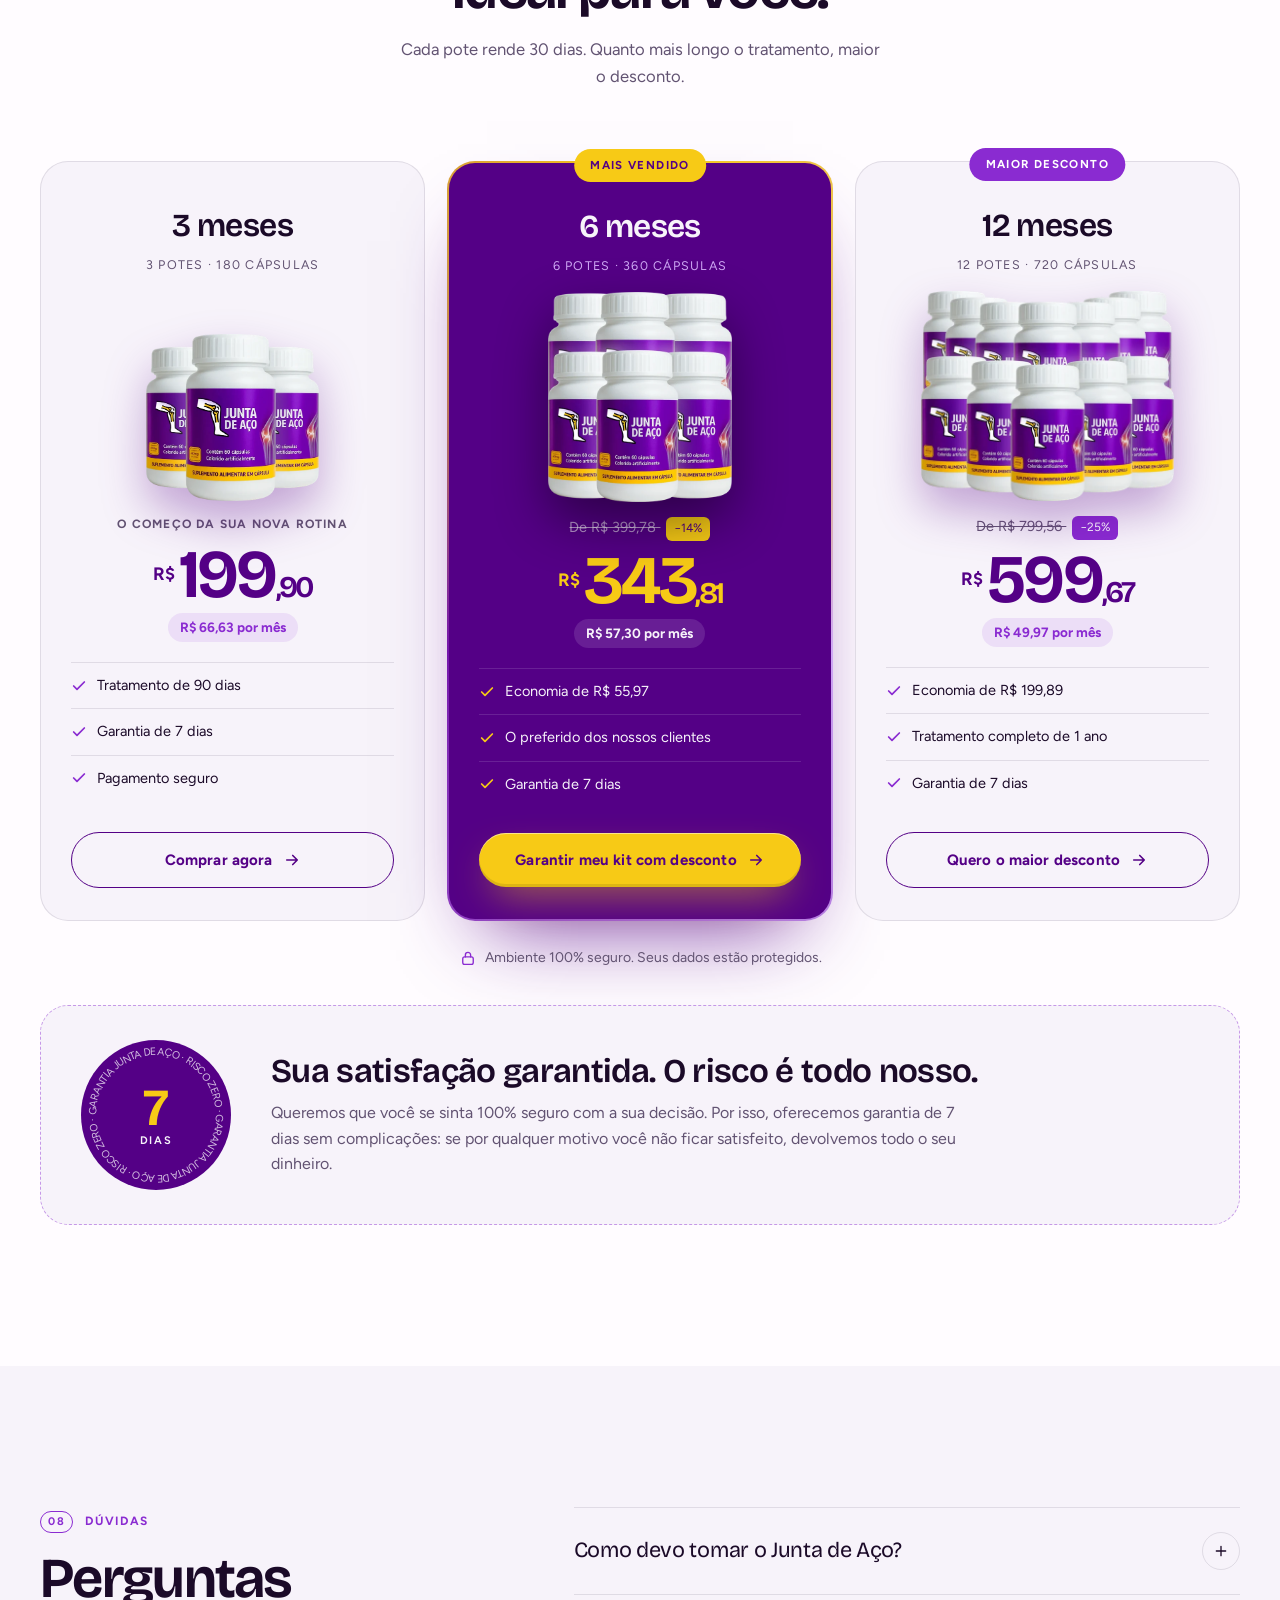
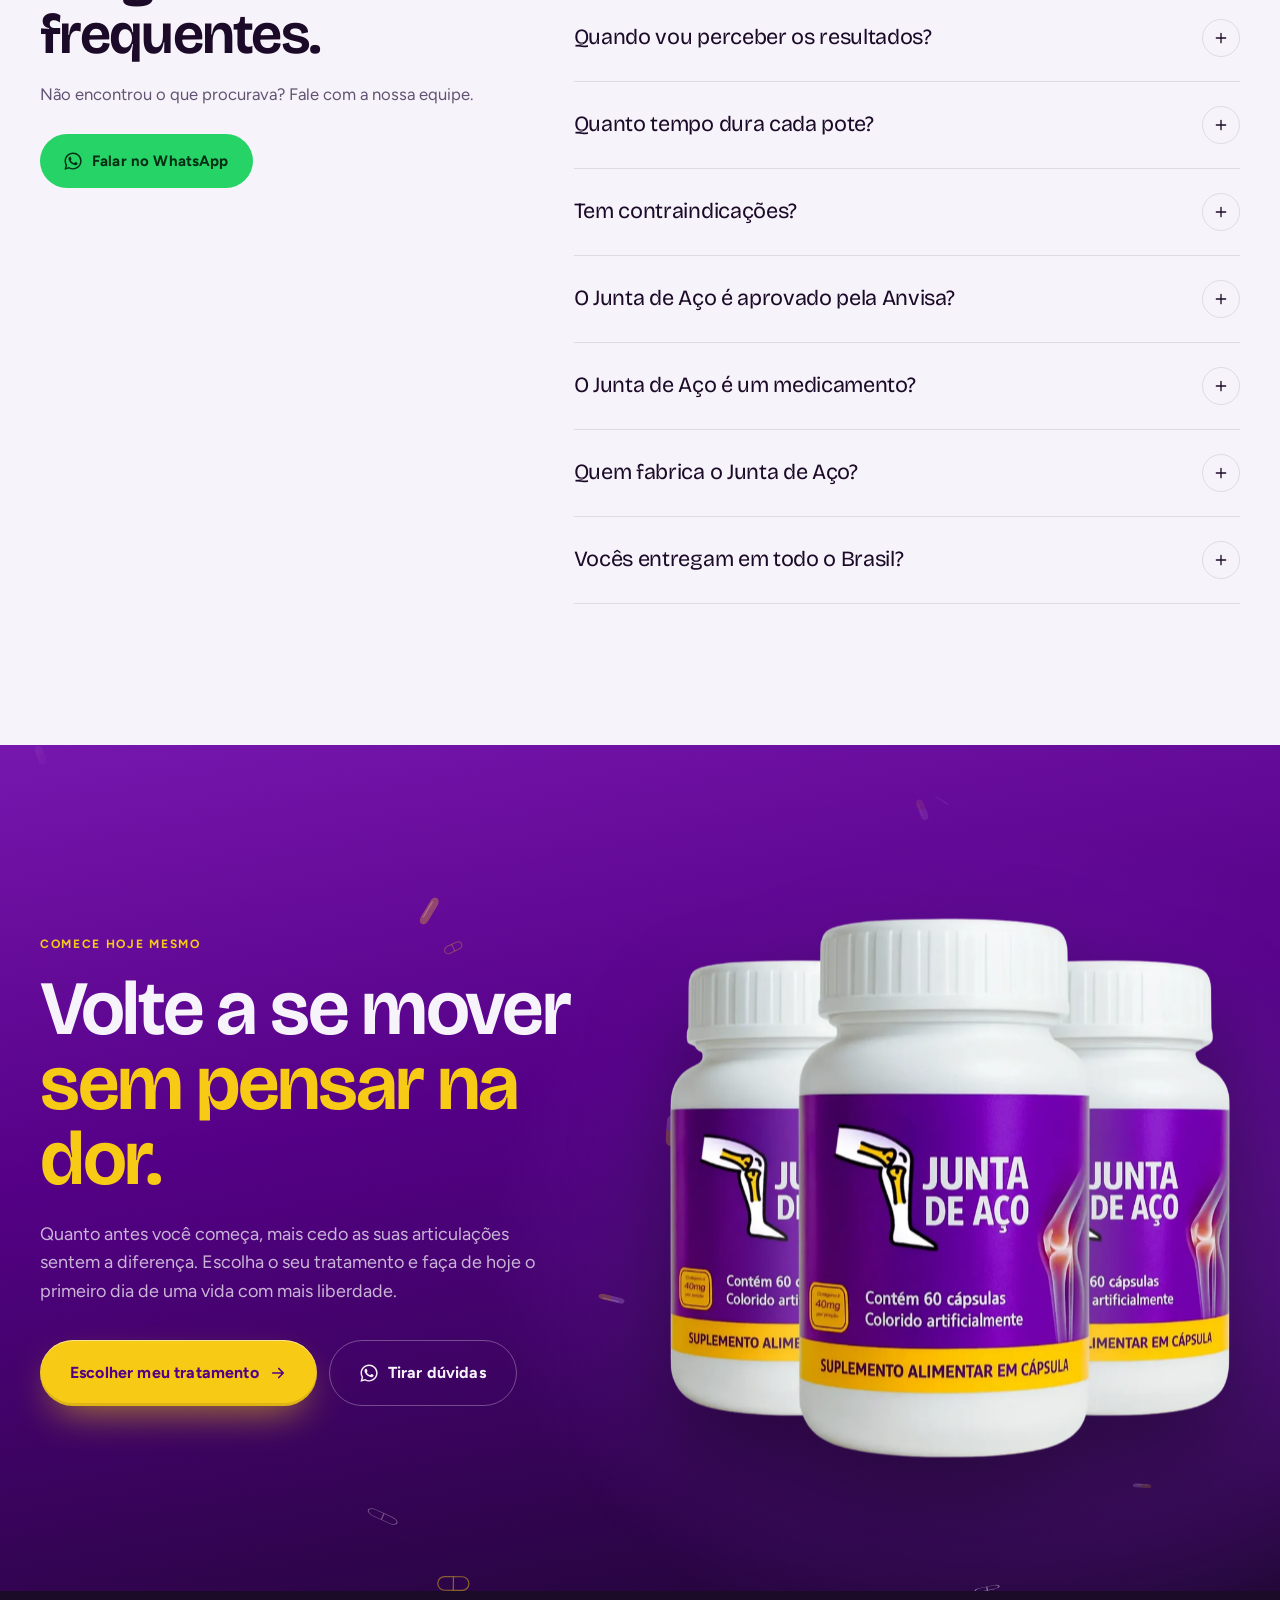
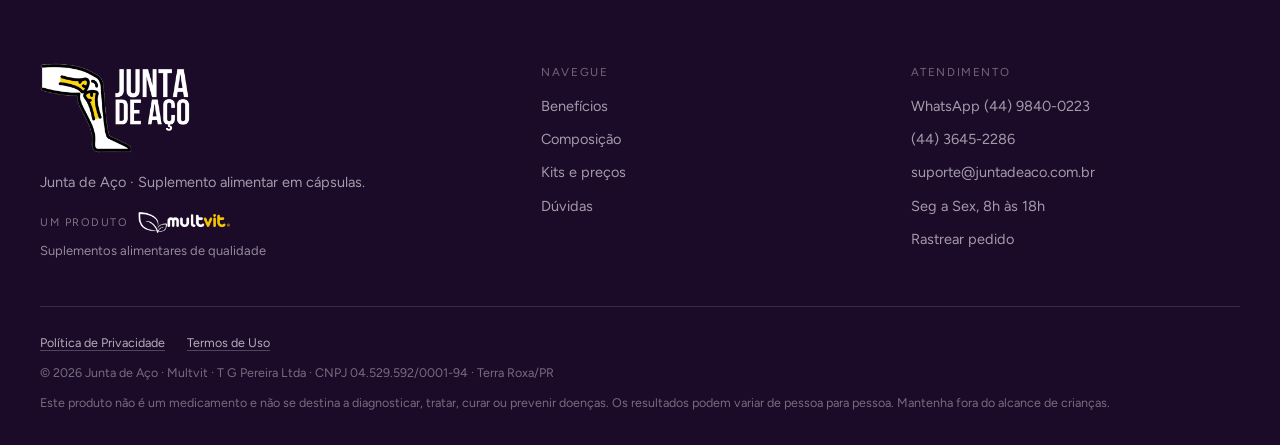
==== commit 0550efac: "Bust stale caches and remove 25-year mentions Browsers were still serving the old logo and the old s" ====
--- a/index.html
+++ b/index.html
@@ -16,7 +16,7 @@
   <meta property="og:description" content="Colágeno tipo 2, cúrcuma, magnésio e vitaminas D e C em 2 cápsulas por dia. 7 dias de garantia." />
   <link rel="canonical" href="https://juntadeaco.com.br/" />
   <meta property="og:url" content="https://juntadeaco.com.br/" />
-  <meta property="og:image" content="https://juntadeaco.com.br/assets/img/og-image.jpg" />
+  <meta property="og:image" content="https://juntadeaco.com.br/assets/img/og-junta-de-aco.jpg" />
   <meta property="og:image:width" content="1200" />
   <meta property="og:image:height" content="630" />
   <meta name="twitter:card" content="summary_large_image" />
@@ -37,7 +37,7 @@
   <link rel="preload" href="assets/fonts/bricolage-grotesque-latin-opsz-normal.woff2" as="font" type="font/woff2" crossorigin />
   <link rel="preload" href="assets/fonts/figtree-latin-wght-normal.woff2" as="font" type="font/woff2" crossorigin />
   <link rel="preload" as="image" href="assets/img/pote-760.webp" imagesrcset="assets/img/pote-440.webp 420w, assets/img/pote-760.webp 760w" imagesizes="(max-width: 900px) 46vw, 340px" />
-  <link rel="stylesheet" href="assets/css/style.css" />
+  <link rel="stylesheet" href="assets/css/style.css?v=3" />
 
   <!-- Motion (motion.dev) servido localmente -->
   <script src="assets/vendor/motion.min.js"></script>
@@ -69,8 +69,8 @@
   <header class="nav" id="nav">
     <div class="wrap nav-in">
       <a href="#topo" class="nav-logo" aria-label="Junta de Aço, voltar ao topo">
-        <img class="logo-on-dark" src="assets/img/logo-dark.webp" alt="Junta de Aço" width="520" height="314" />
-        <img class="logo-on-light" src="assets/img/logo-light.webp" alt="" width="520" height="314" aria-hidden="true" />
+        <img class="logo-on-dark" src="assets/img/junta-logo-branco.webp" alt="Junta de Aço" width="520" height="314" />
+        <img class="logo-on-light" src="assets/img/junta-logo-roxo.webp" alt="" width="520" height="314" aria-hidden="true" />
       </a>
       <span class="nav-by" title="Junta de Aço é um produto Multvit">
         <span>um produto</span>
@@ -102,7 +102,7 @@
     <!-- ============ HERO ============ -->
     <section class="hero dark" id="topo">
       <canvas class="fibers" id="fx" aria-hidden="true"></canvas>
-      <div class="hero-mark" aria-hidden="true"><img src="assets/img/logo-dark.webp" alt="" width="520" height="314" /></div>
+      <div class="hero-mark" aria-hidden="true"><img src="assets/img/junta-logo-branco.webp" alt="" width="520" height="314" /></div>
 
       <div class="wrap hero-grid">
         <div class="hero-copy">
@@ -161,7 +161,7 @@
         <div class="proof-item rv"><strong><span class="count" data-to="2" data-dec="0">2</span></strong><span>cápsulas por dia</span></div>
         <div class="proof-item rv"><strong><span class="count" data-to="60" data-dec="0">60</span></strong><span>cápsulas por pote</span></div>
         <div class="proof-item rv"><strong><span class="count" data-to="5" data-dec="0">5</span>&nbsp;ativos</strong><span>numa só fórmula</span></div>
-        <div class="proof-item proof-mv rv"><strong><span class="count" data-to="25" data-dec="0">25</span>&nbsp;anos</strong><span>de história Multvit</span></div>
+        <div class="proof-item rv"><strong><span class="count" data-to="30" data-dec="0">30</span>&nbsp;dias</strong><span>de uso em cada pote</span></div>
       </div>
     </section>
 
@@ -581,7 +581,7 @@
           </details>
           <details class="acc-item rv">
             <summary>Quem fabrica o Junta de Aço?<span class="acc-ic"><svg><use href="#i-plus"/></svg></span></summary>
-            <div class="acc-body"><p>O Junta de Aço é um produto Multvit, empresa com 25 anos de história em suplementos alimentares.</p></div>
+            <div class="acc-body"><p>O Junta de Aço é um produto Multvit, empresa especializada em suplementos alimentares.</p></div>
           </details>
           <details class="acc-item rv">
             <summary>Vocês entregam em todo o Brasil?<span class="acc-ic"><svg><use href="#i-plus"/></svg></span></summary>
@@ -617,9 +617,9 @@
     <div class="wrap">
       <div class="f-top">
         <div class="f-brand">
-          <img class="f-logo" src="assets/img/logo-dark.webp" alt="Junta de Aço" width="520" height="314" loading="lazy" />
+          <img class="f-logo" src="assets/img/junta-logo-branco.webp" alt="Junta de Aço" width="520" height="314" loading="lazy" />
           <p>Junta de Aço · Suplemento alimentar em cápsulas.</p>
-          <p class="f-by">Um produto <img src="assets/img/multvit-dark.webp" alt="Multvit" width="600" height="137" loading="lazy" /><span>25 anos cuidando de você</span></p>
+          <p class="f-by">Um produto <img src="assets/img/multvit-dark.webp" alt="Multvit" width="600" height="137" loading="lazy" /><span>Suplementos alimentares de qualidade</span></p>
         </div>
         <div class="f-col">
           <p class="f-h">Navegue</p>
@@ -652,6 +652,6 @@
     <a href="#kits" class="btn btn-sun btn-sm">Ver kits<svg><use href="#i-arrow"/></svg></a>
   </div>
 
-  <script src="assets/js/main.js"></script>
+  <script src="assets/js/main.js?v=3"></script>
 </body>
 </html>
--- a/assets/css/style.css
+++ b/assets/css/style.css
@@ -224,7 +224,6 @@
 .proof-item { display: flex; flex-direction: column; align-items: center; gap: 4px; padding: 44px 16px; text-align: center; }
 .proof-item + .proof-item { border-left: 1px solid var(--line); }
 .proof-item strong { display: inline-flex; align-items: baseline; gap: 6px; font-family: var(--display); font-weight: 620; font-size: clamp(40px, 4.4vw, 58px); line-height: 1; color: var(--violet); letter-spacing: -0.03em; font-variant-numeric: tabular-nums; }
-.proof-mv strong { color: #009e4a; } /* verde Multvit */
 .proof-item > span { font-size: 14px; color: var(--muted); }
 
 /* ---------- Seção padrão ---------- */
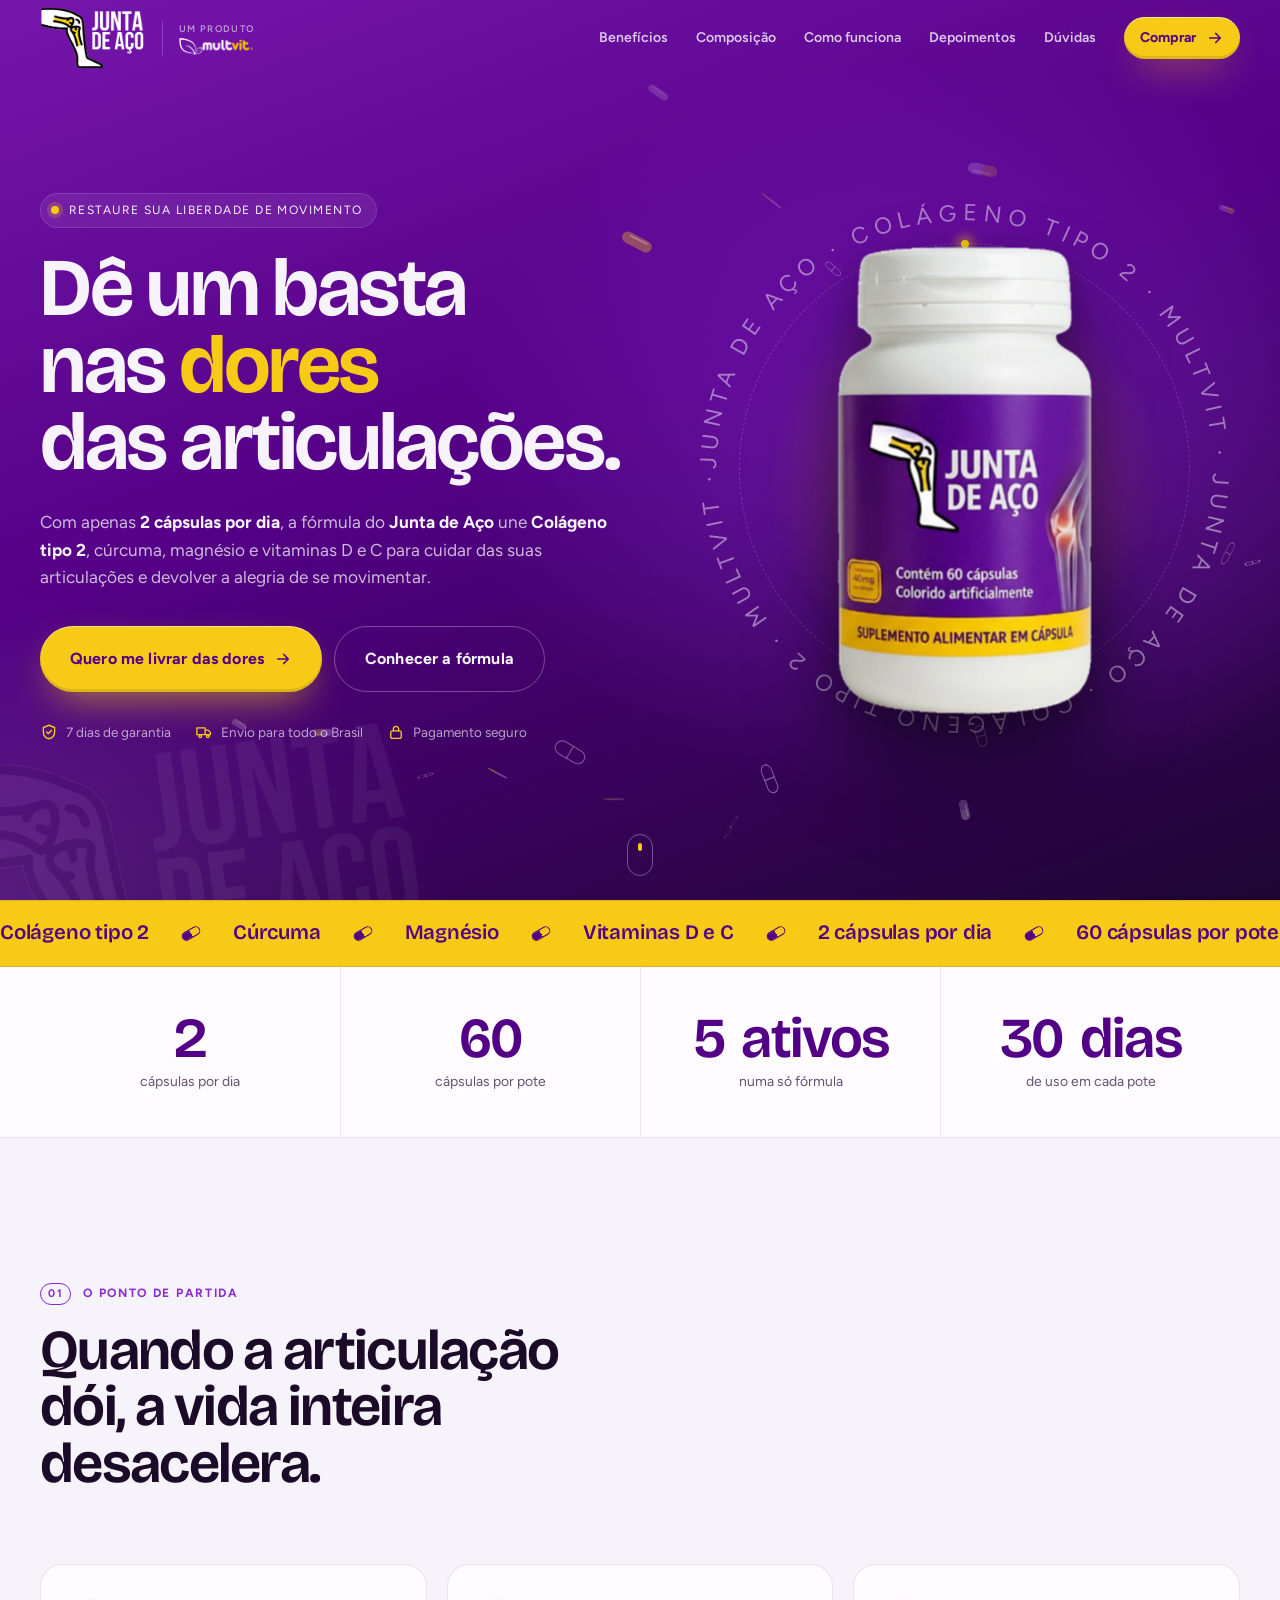
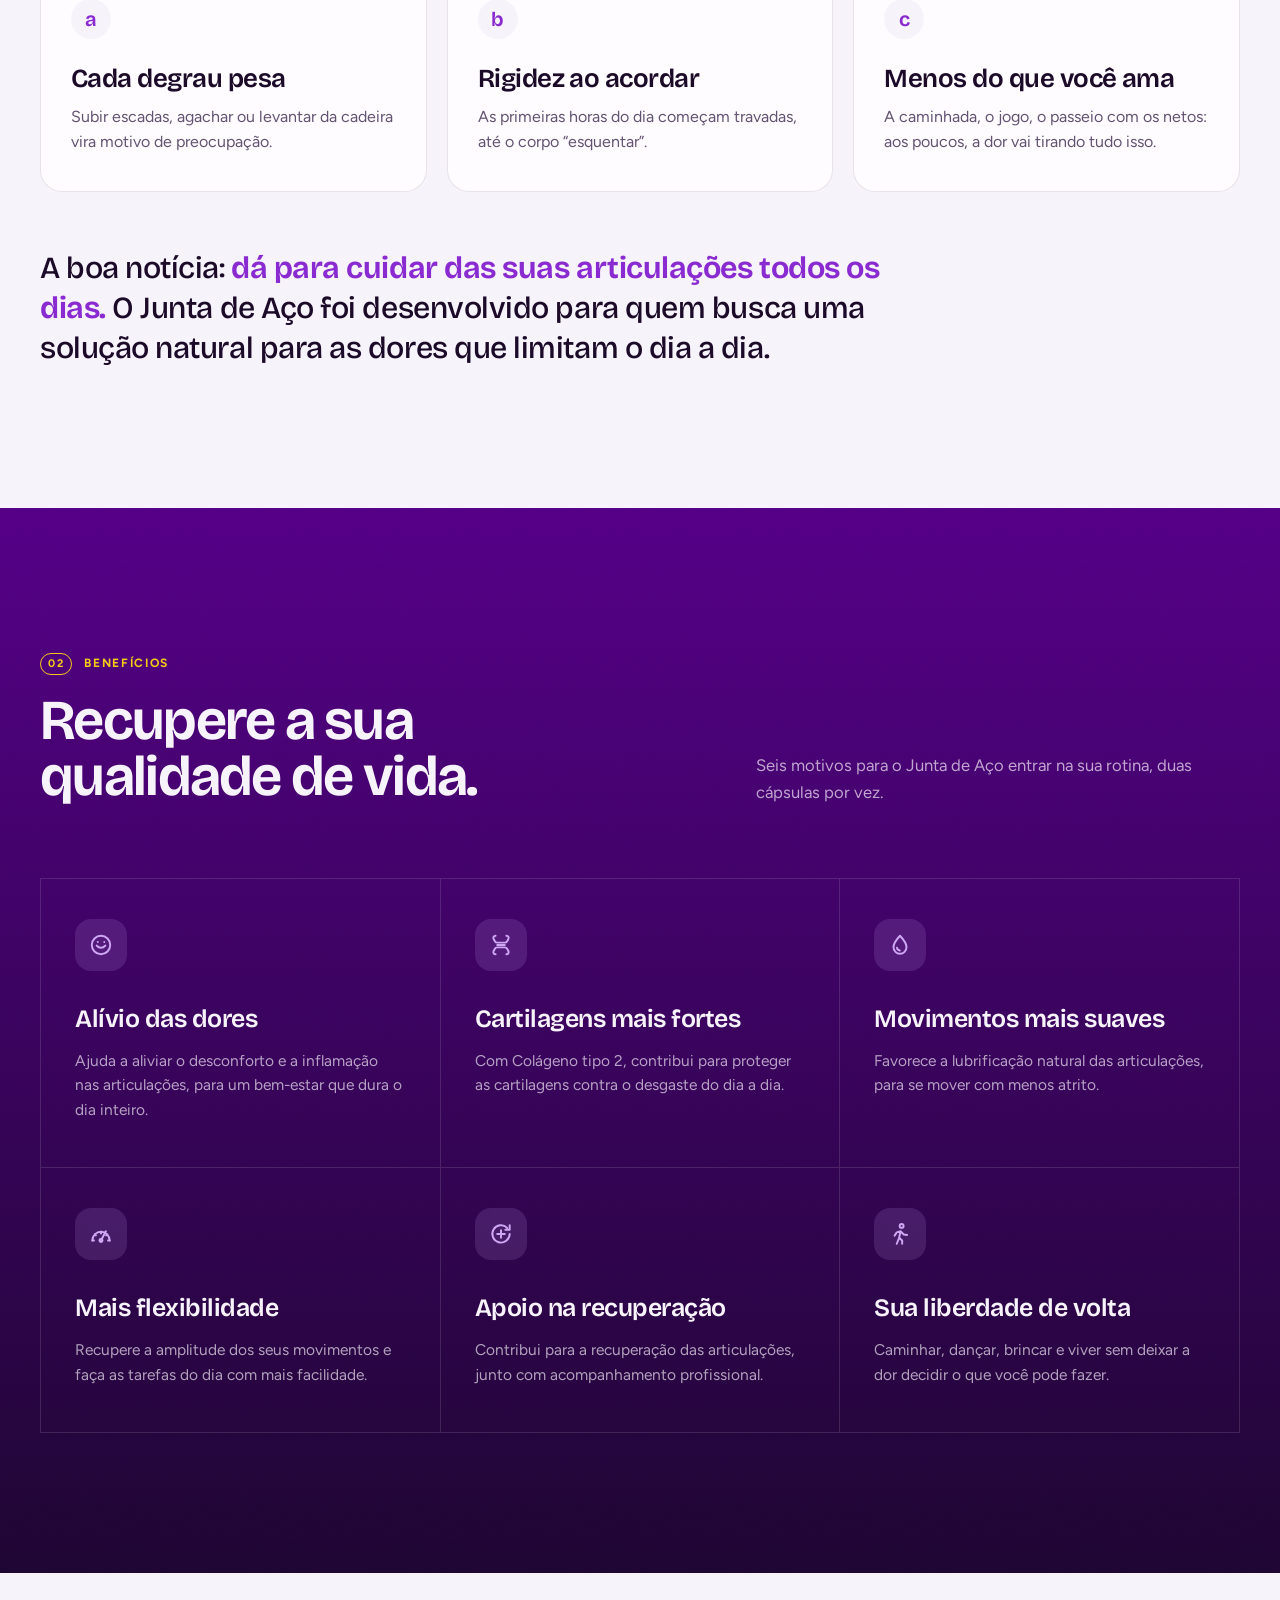
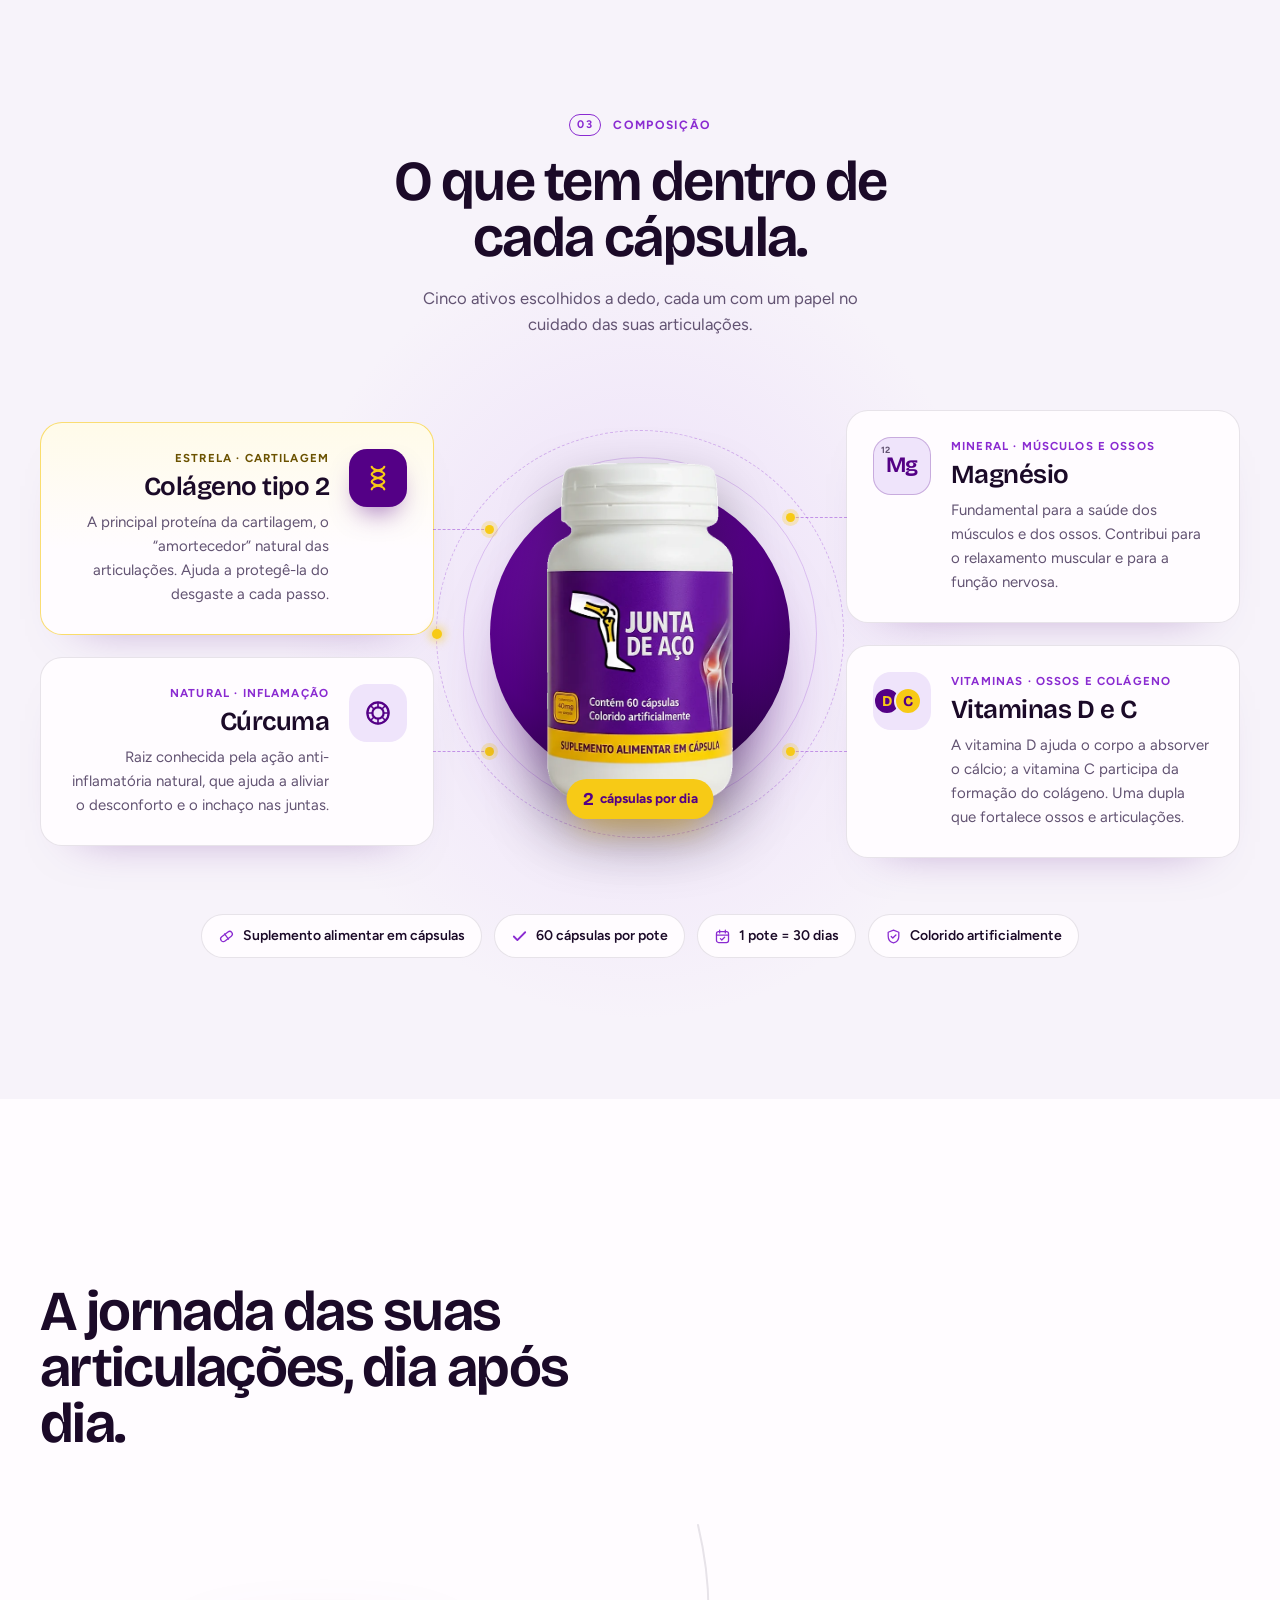
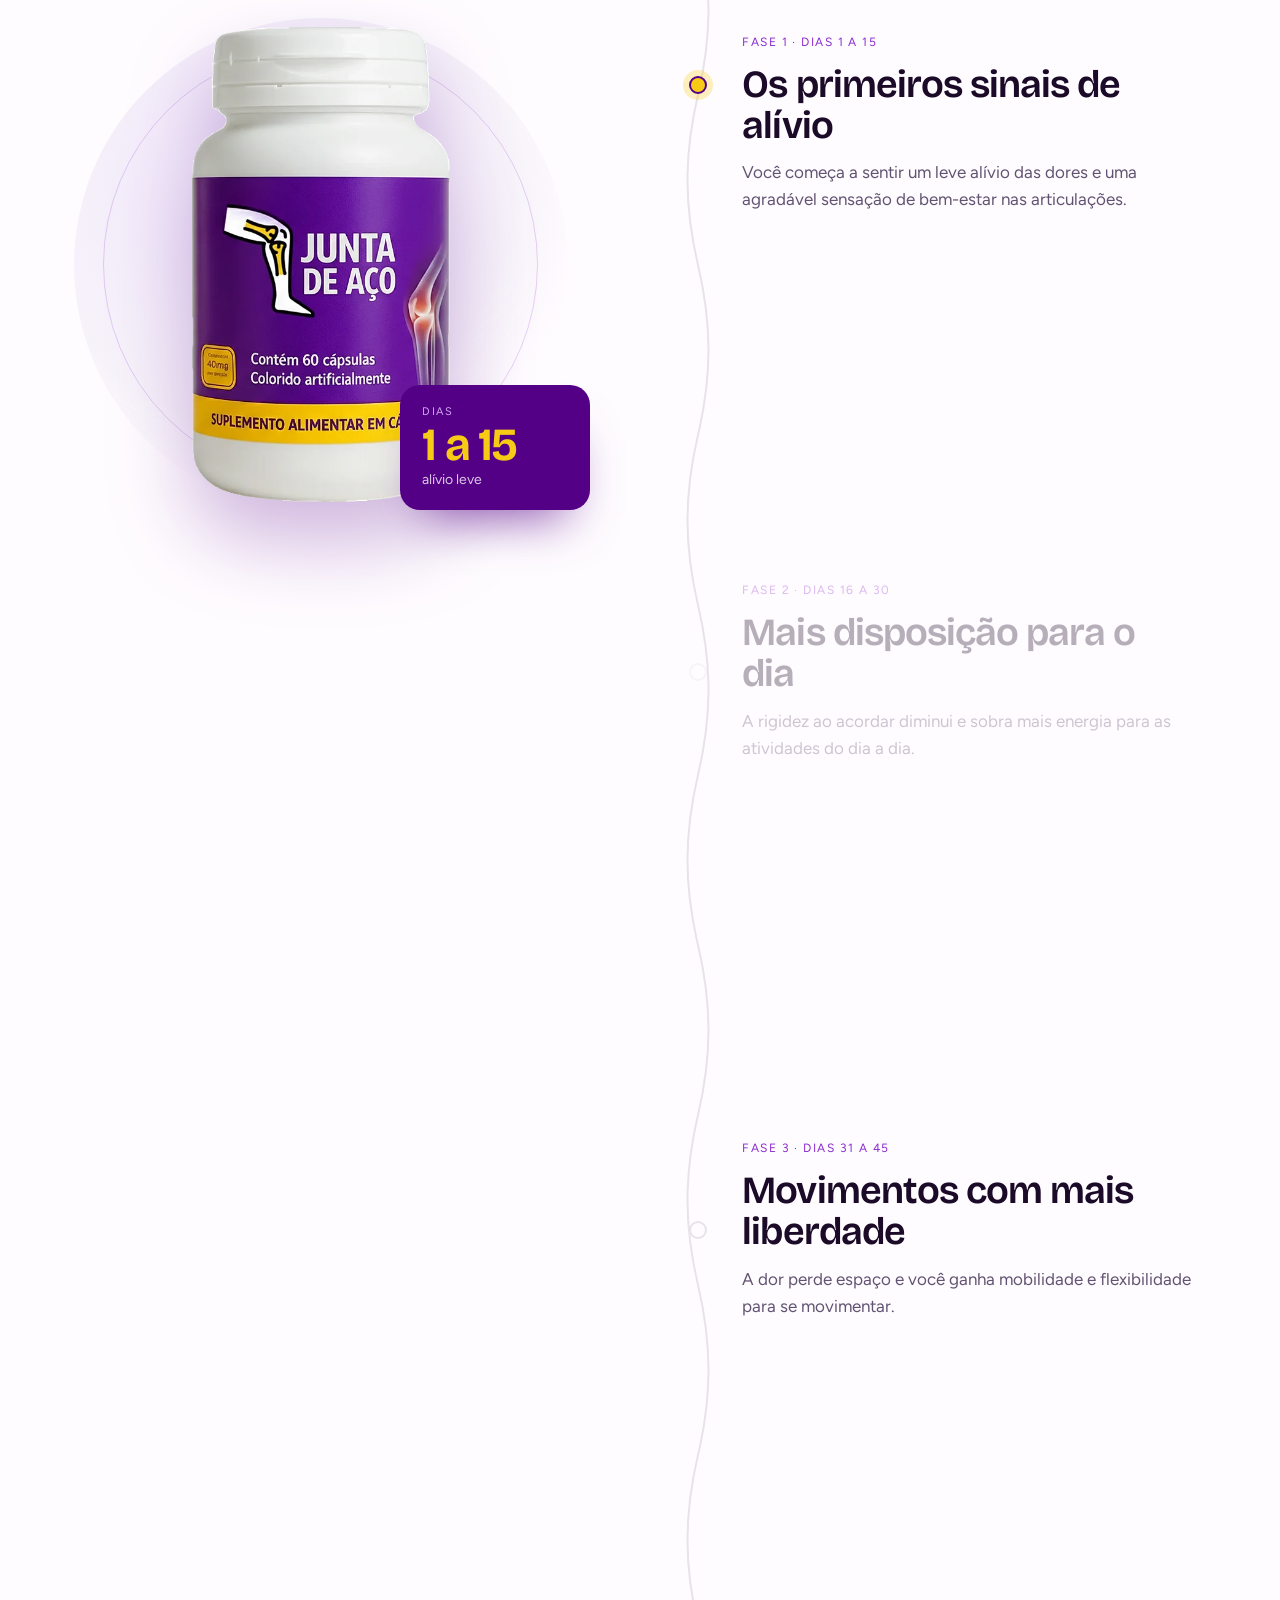
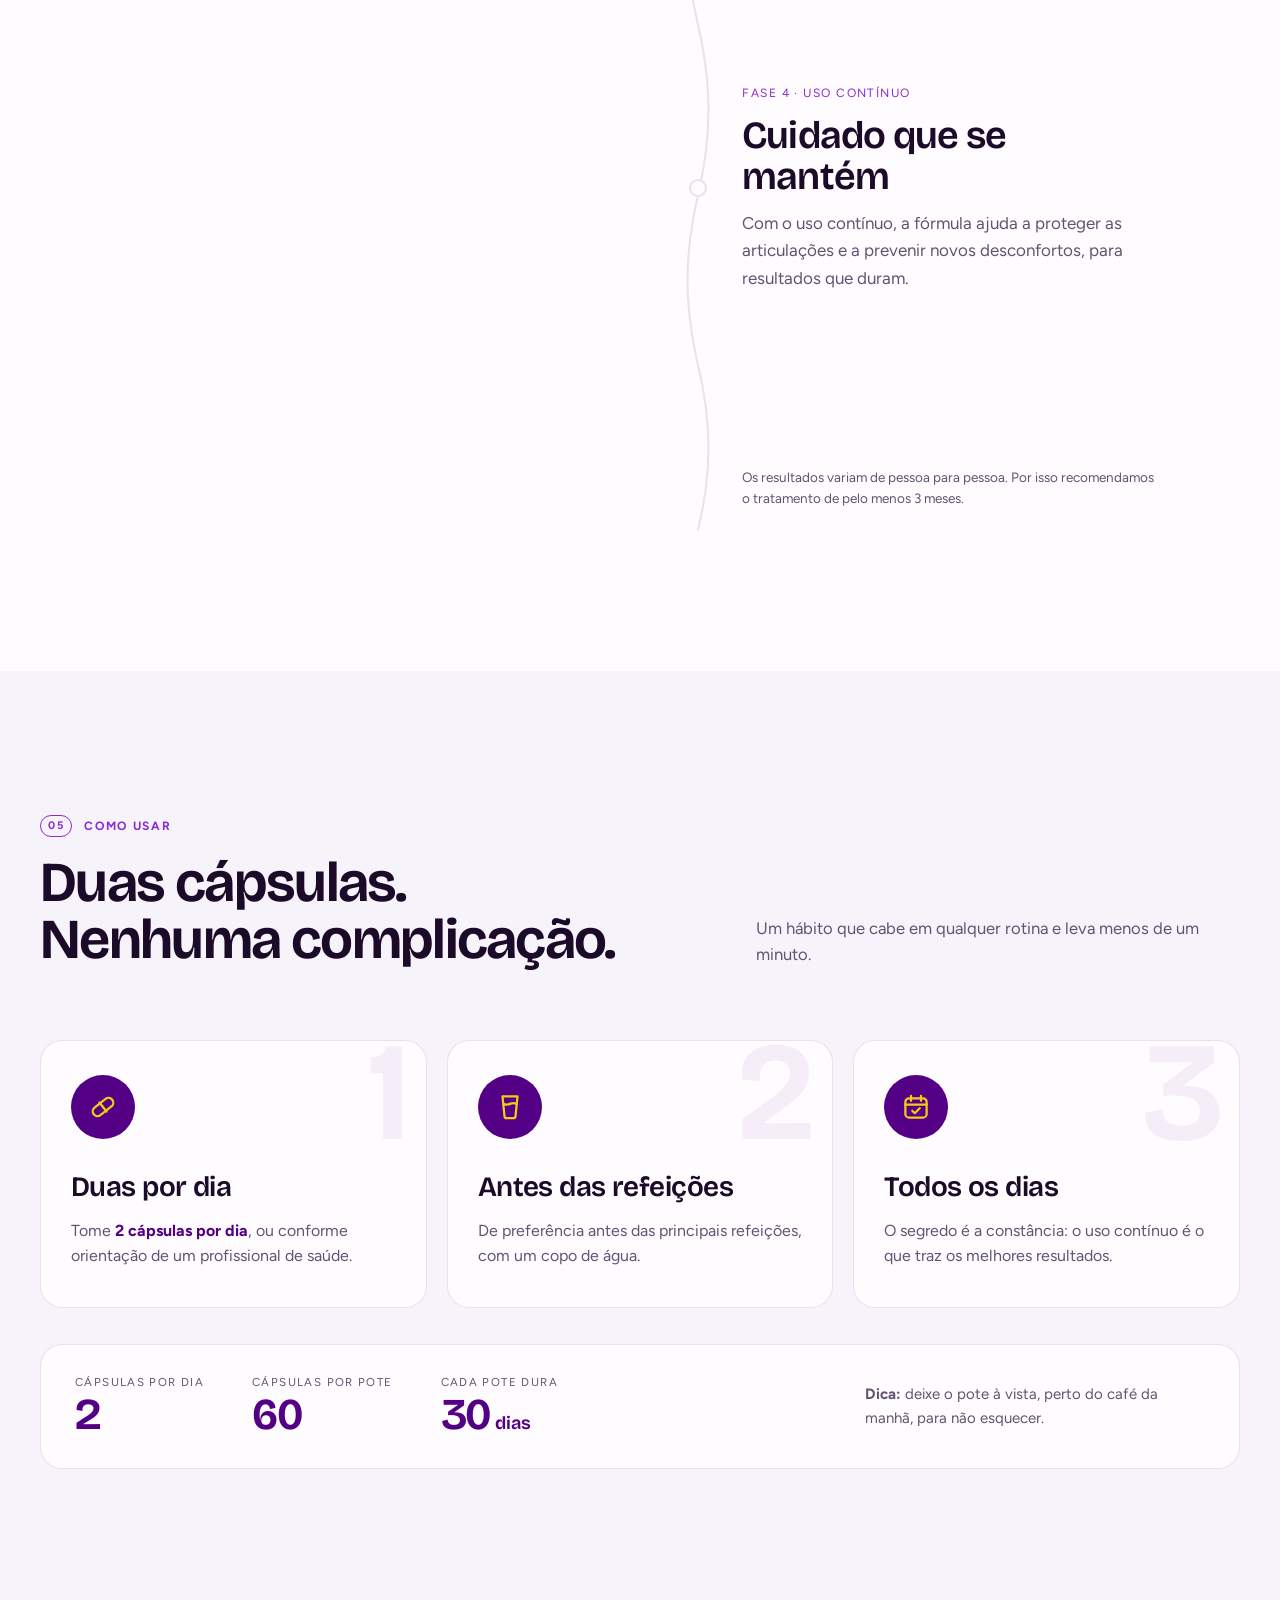
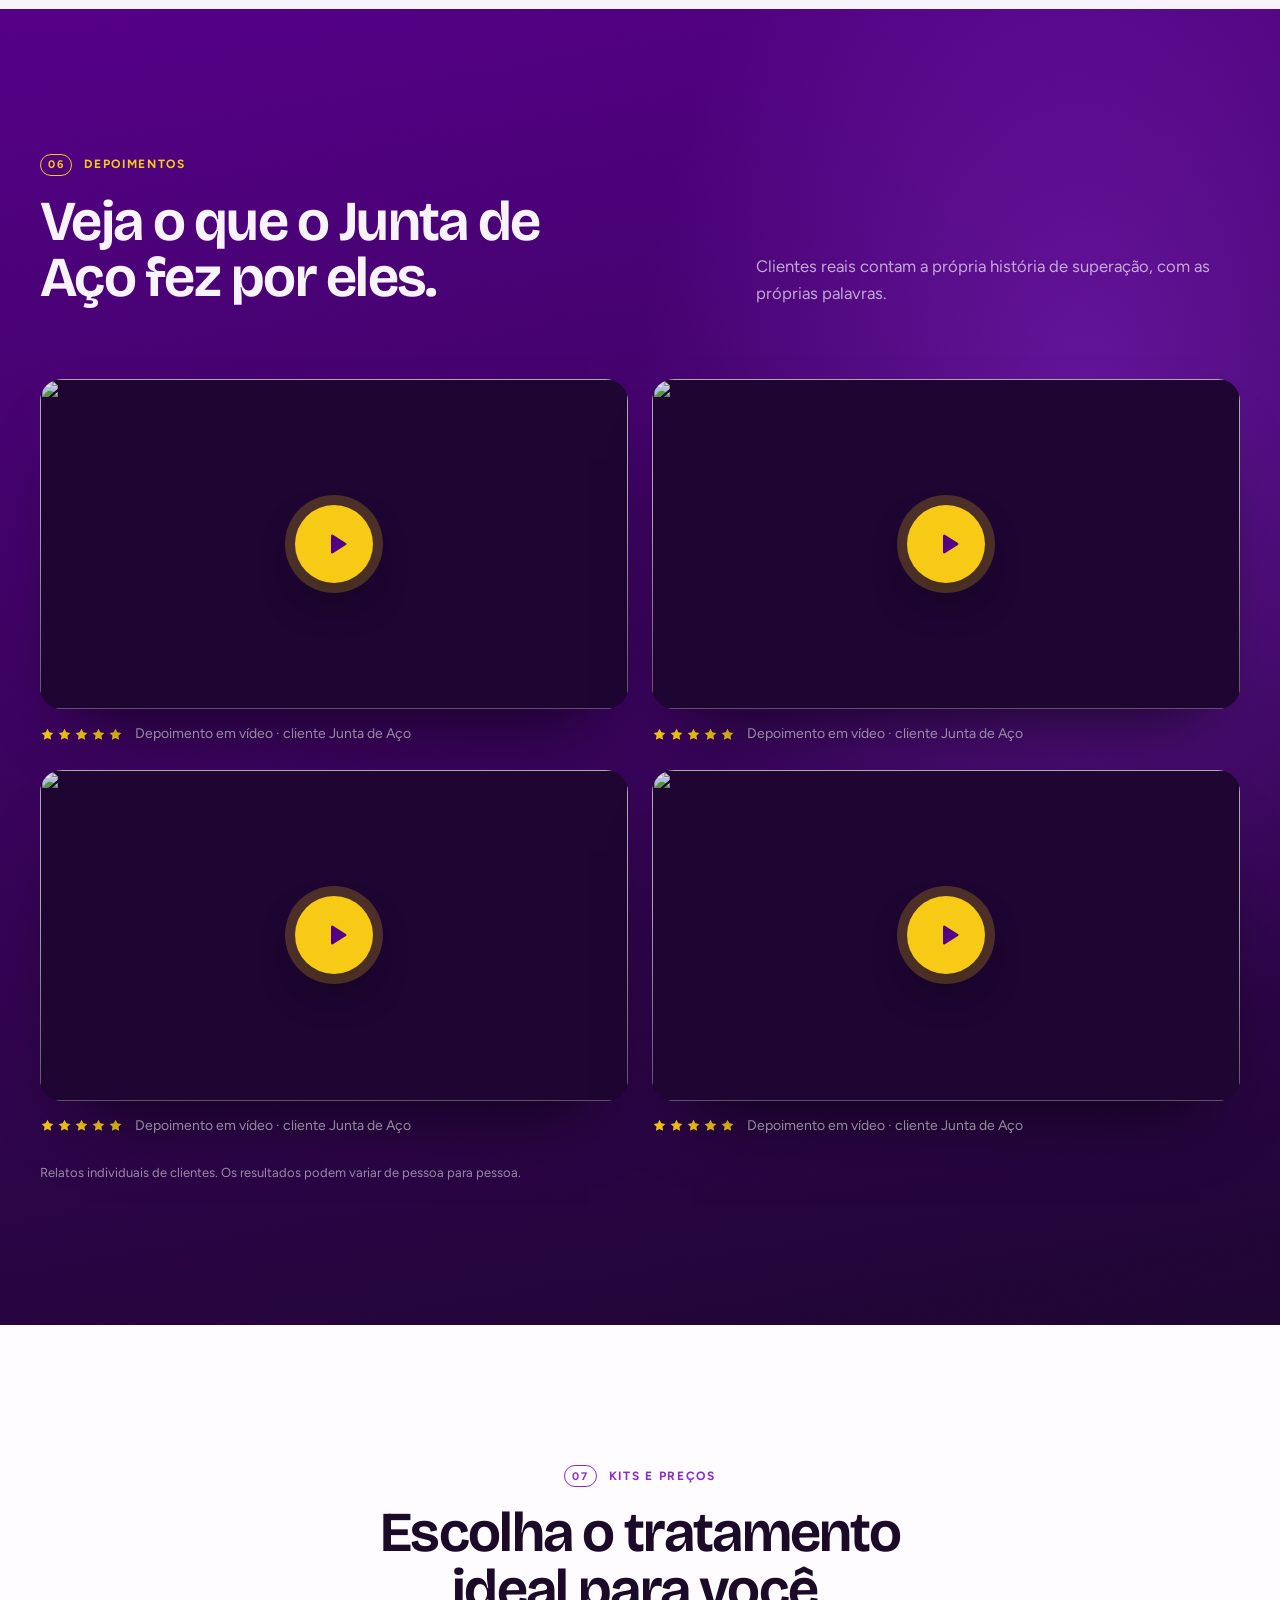
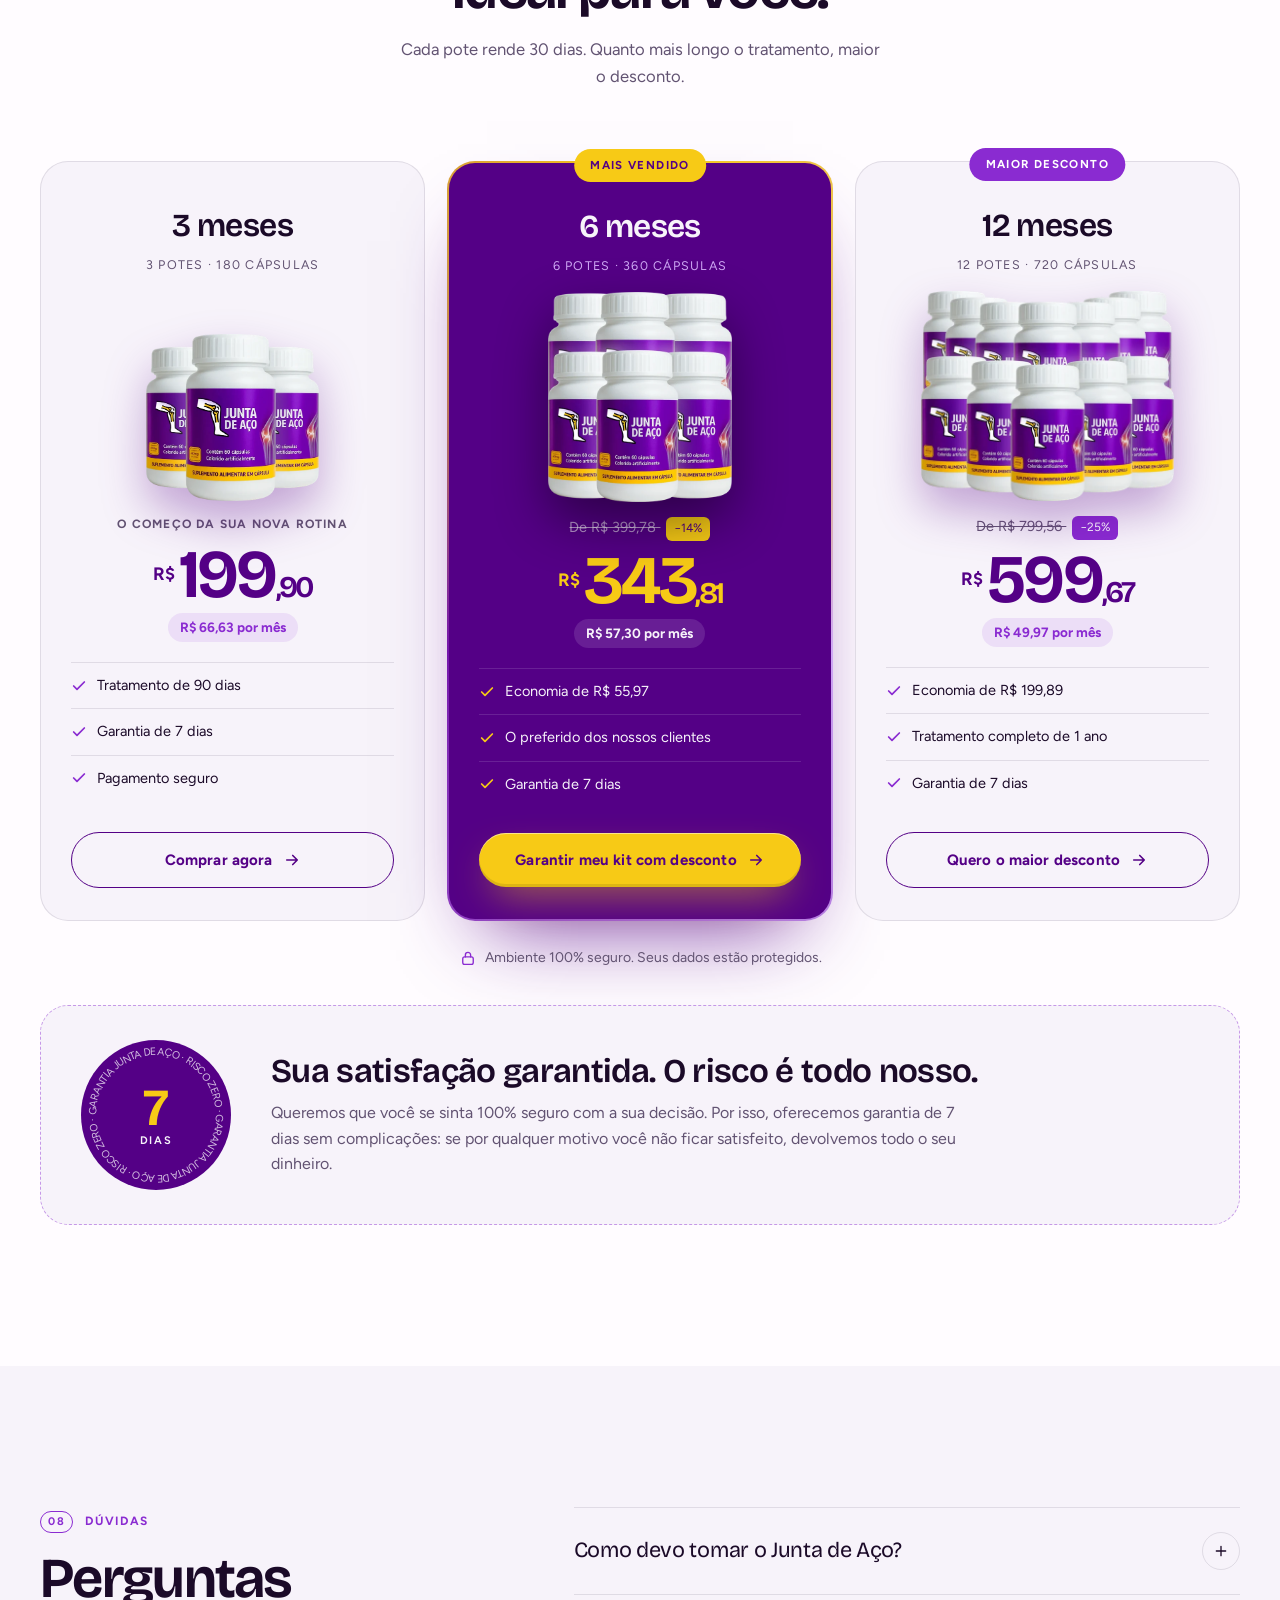
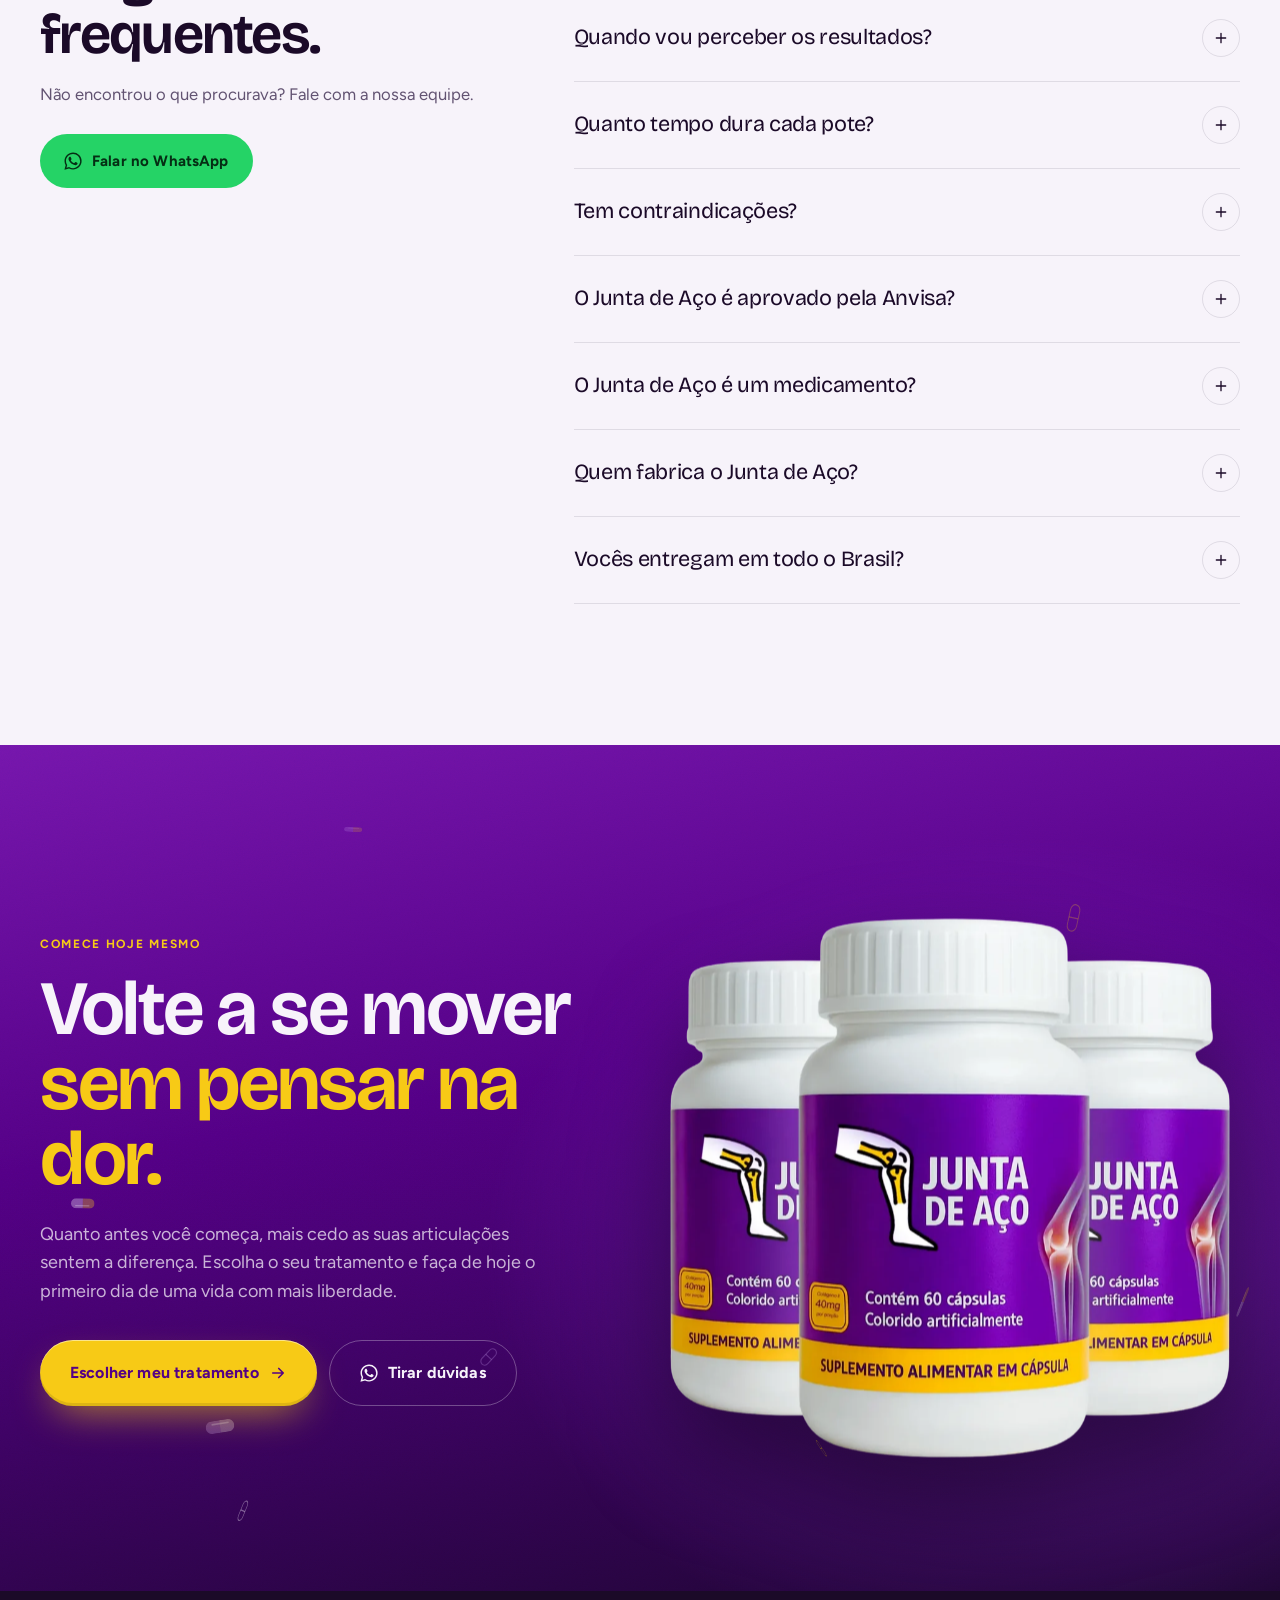
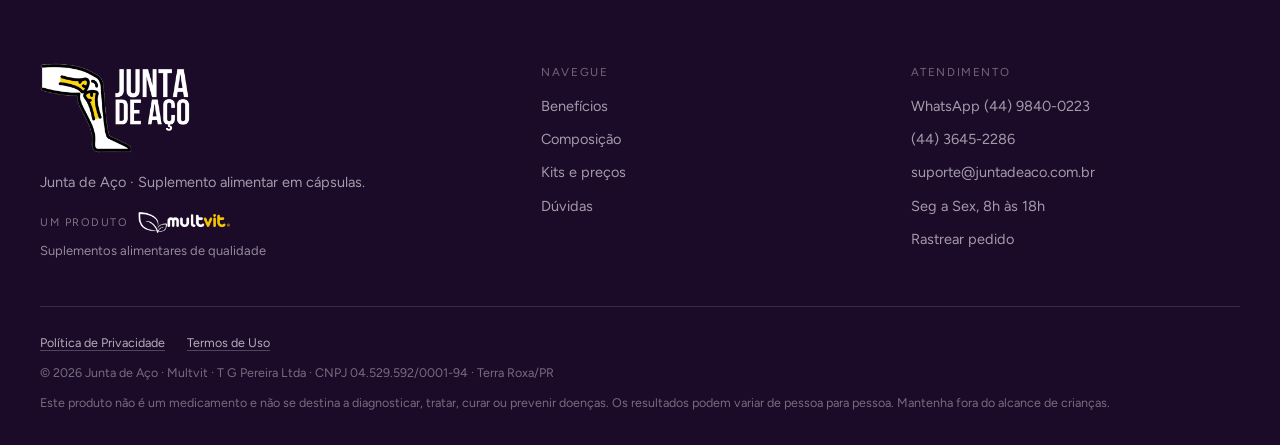
==== commit 5f9a0a16: "Replace fourth testimonial video The fourth card repeated the second video; it now shows IlzKeIV4W6U" ====
--- a/index.html
+++ b/index.html
@@ -449,8 +449,8 @@
             <figcaption><span class="stars" aria-label="5 estrelas"><svg><use href="#i-star"/></svg><svg><use href="#i-star"/></svg><svg><use href="#i-star"/></svg><svg><use href="#i-star"/></svg><svg><use href="#i-star"/></svg></span>Depoimento em vídeo · cliente Junta de Aço</figcaption>
           </figure>
           <figure class="vcard rv">
-            <button type="button" class="vthumb js-yt" data-yt="ncLq1ZaU-4w" aria-label="Assistir ao depoimento 4">
-              <img src="https://i.ytimg.com/vi/ncLq1ZaU-4w/hqdefault.jpg" alt="" width="480" height="360" loading="lazy" />
+            <button type="button" class="vthumb js-yt" data-yt="IlzKeIV4W6U" aria-label="Assistir ao depoimento 4">
+              <img src="https://i.ytimg.com/vi/IlzKeIV4W6U/hqdefault.jpg" alt="" width="480" height="360" loading="lazy" />
               <span class="vplay" aria-hidden="true"><svg><use href="#i-play"/></svg></span>
             </button>
             <figcaption><span class="stars" aria-label="5 estrelas"><svg><use href="#i-star"/></svg><svg><use href="#i-star"/></svg><svg><use href="#i-star"/></svg><svg><use href="#i-star"/></svg><svg><use href="#i-star"/></svg></span>Depoimento em vídeo · cliente Junta de Aço</figcaption>
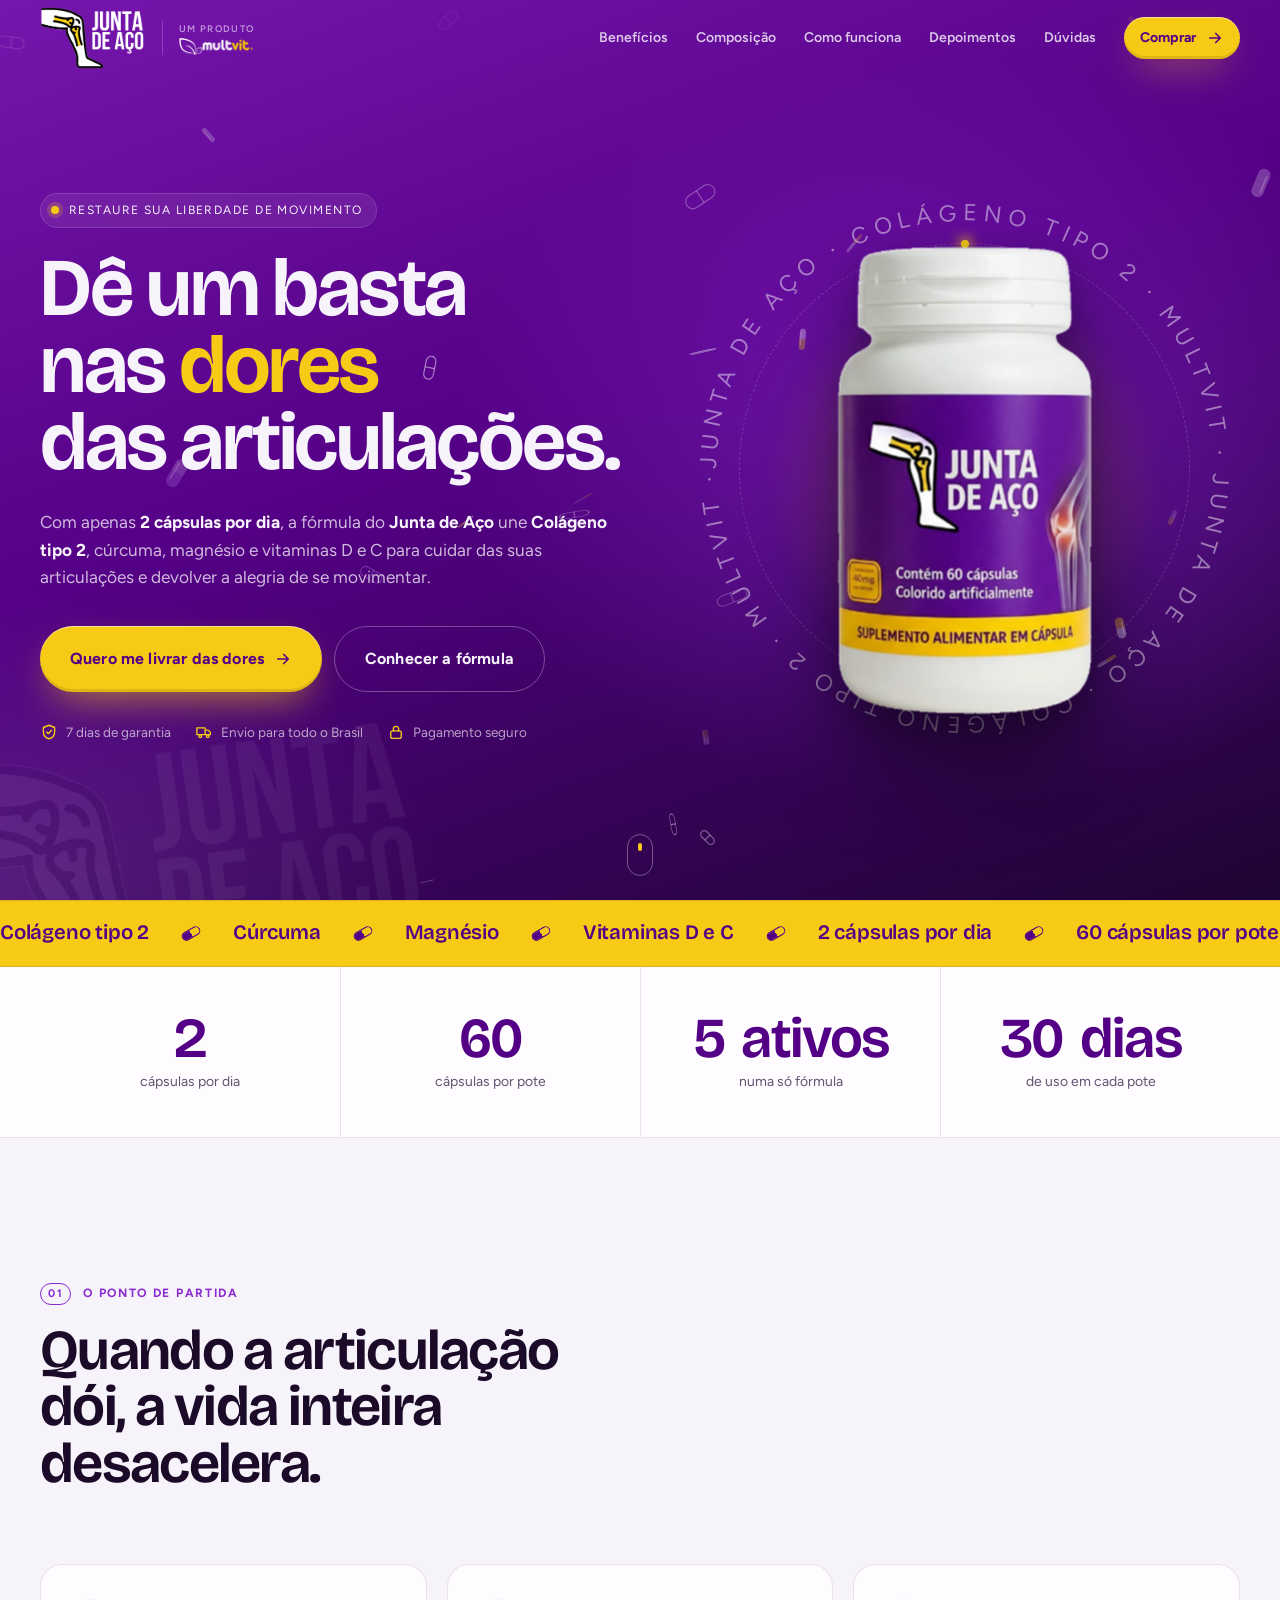
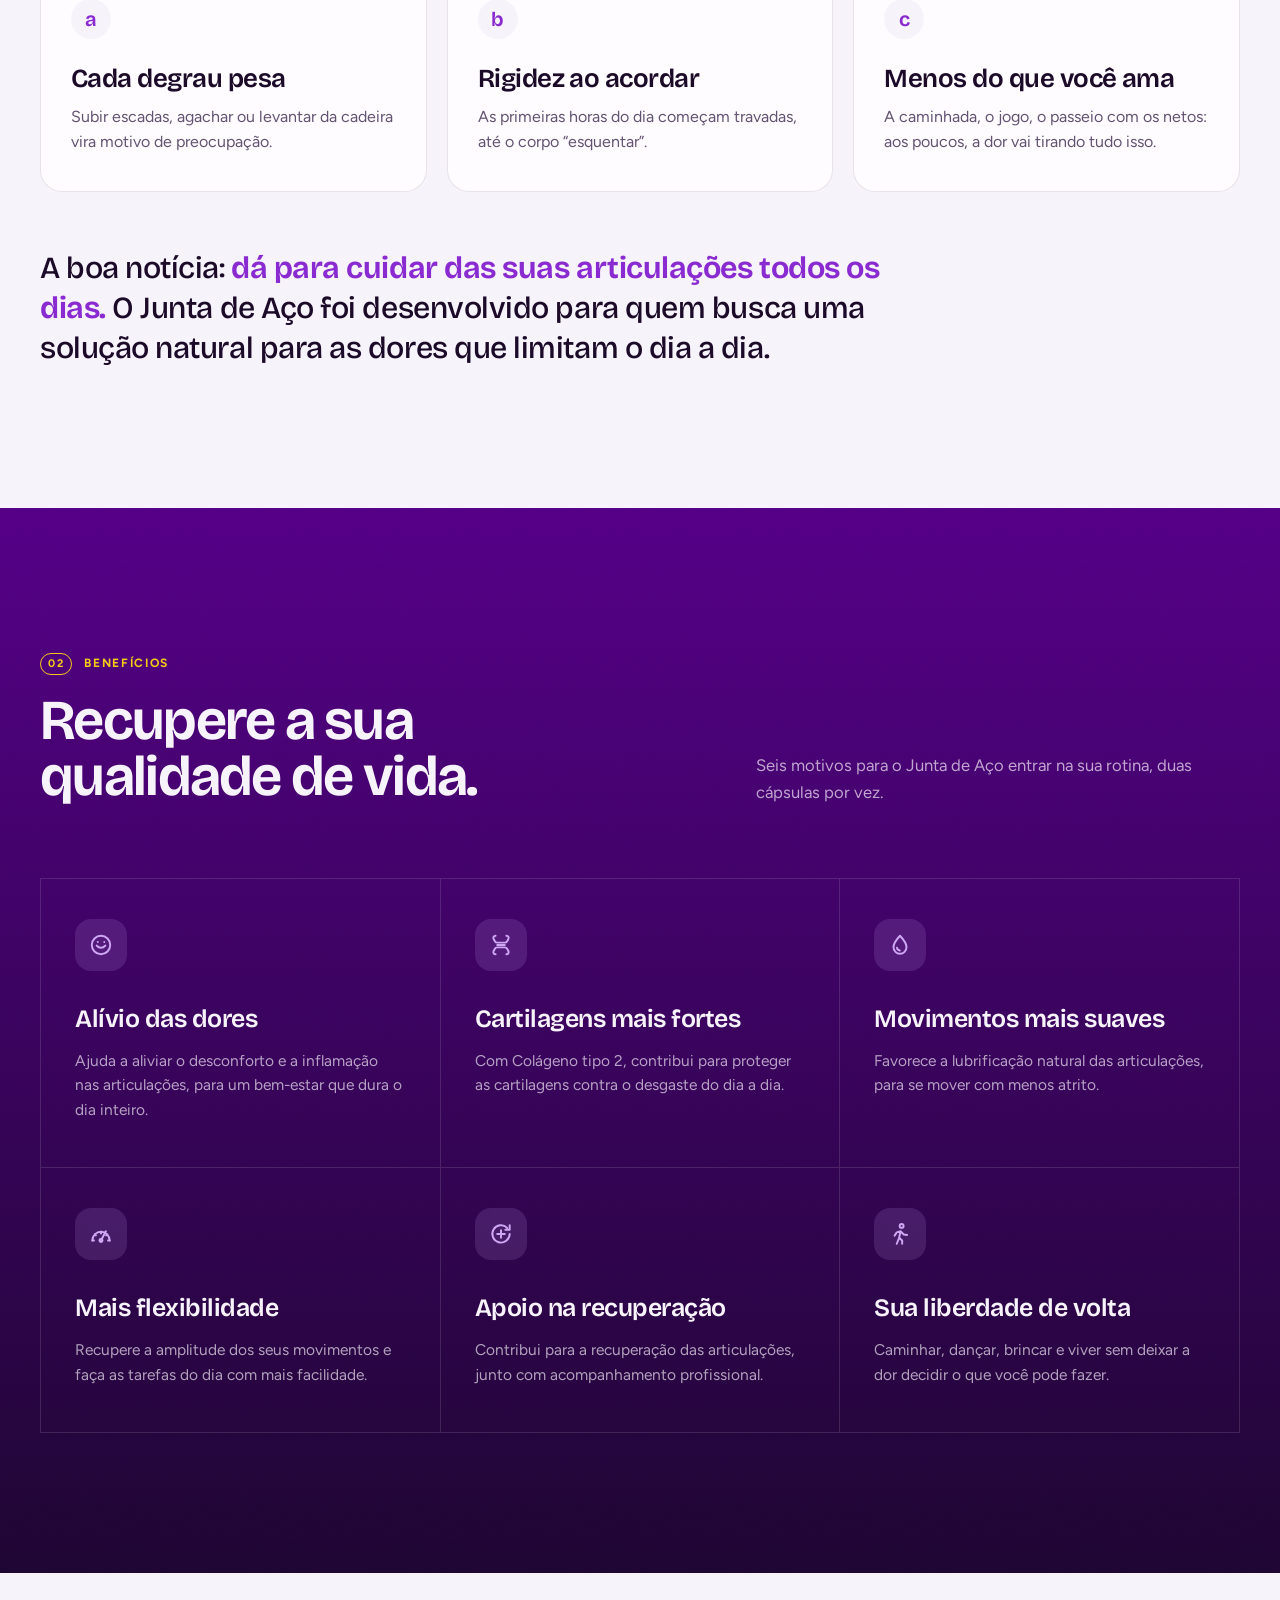
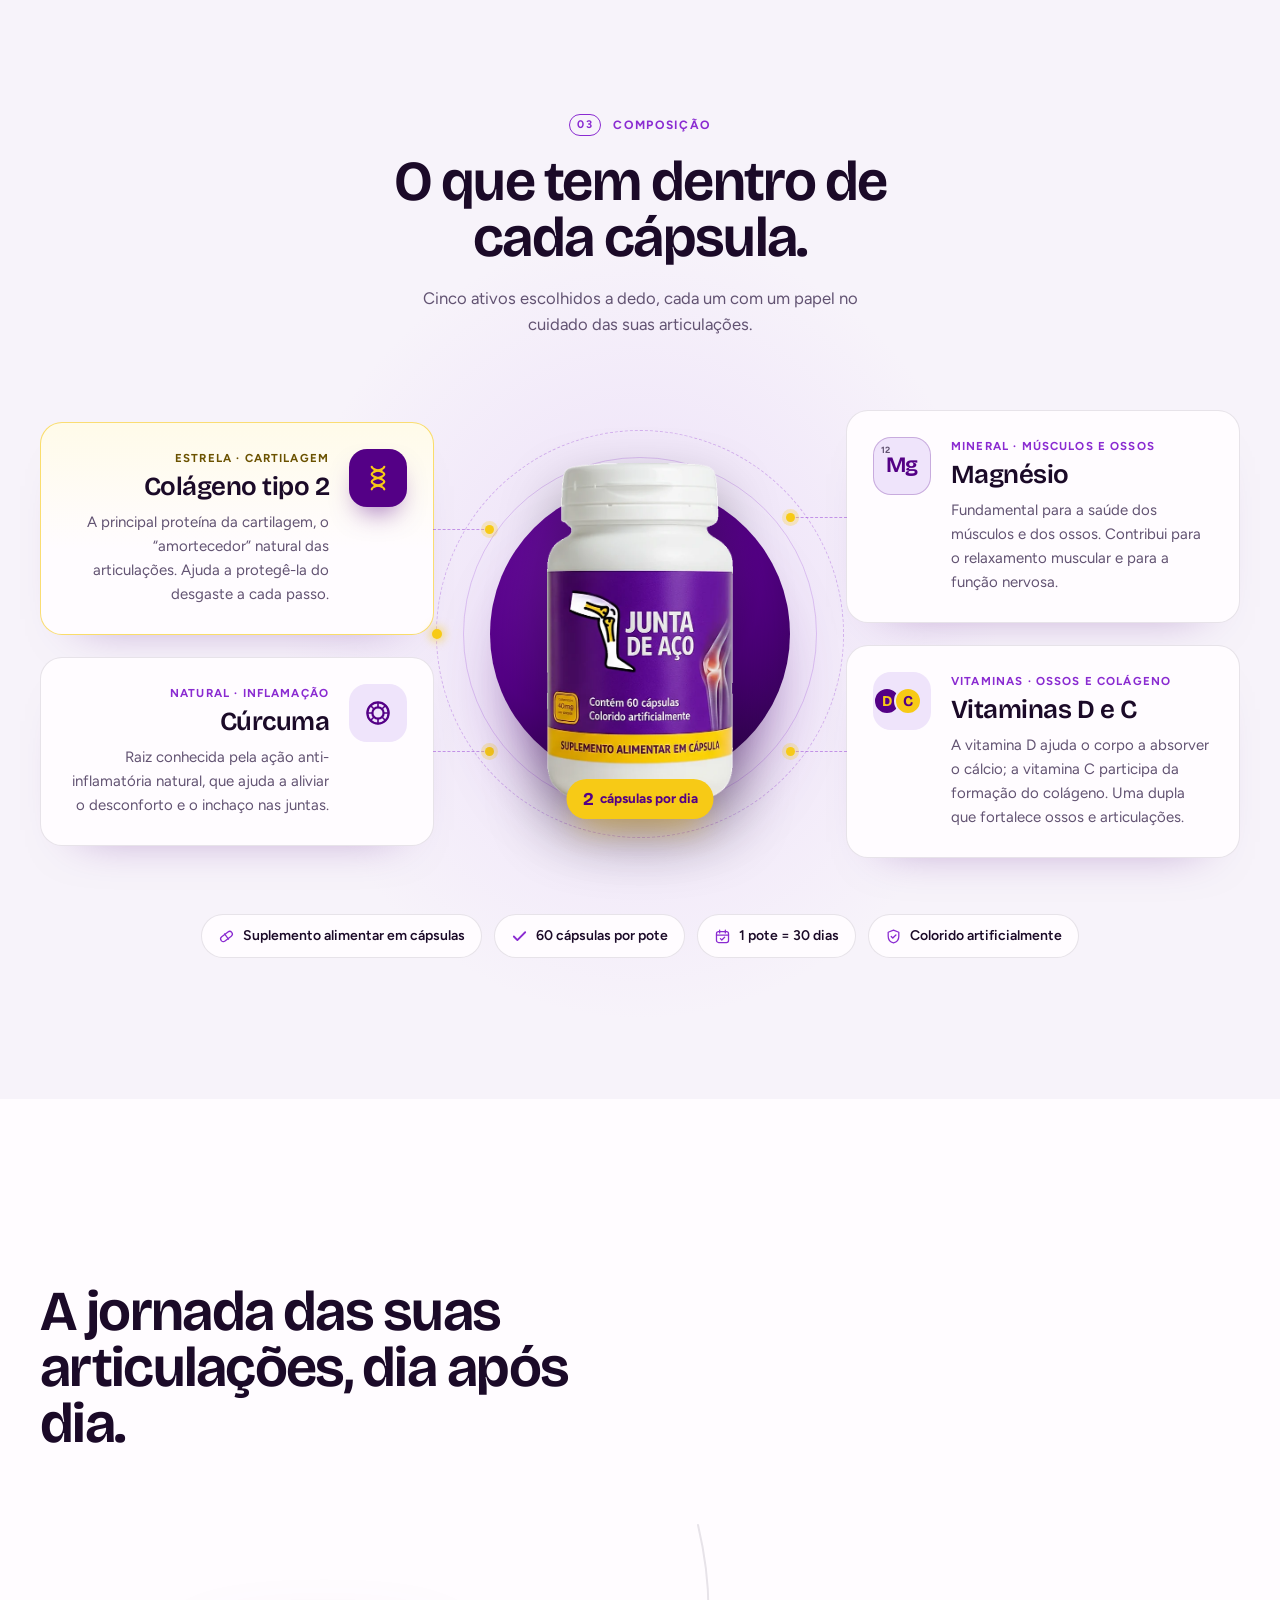
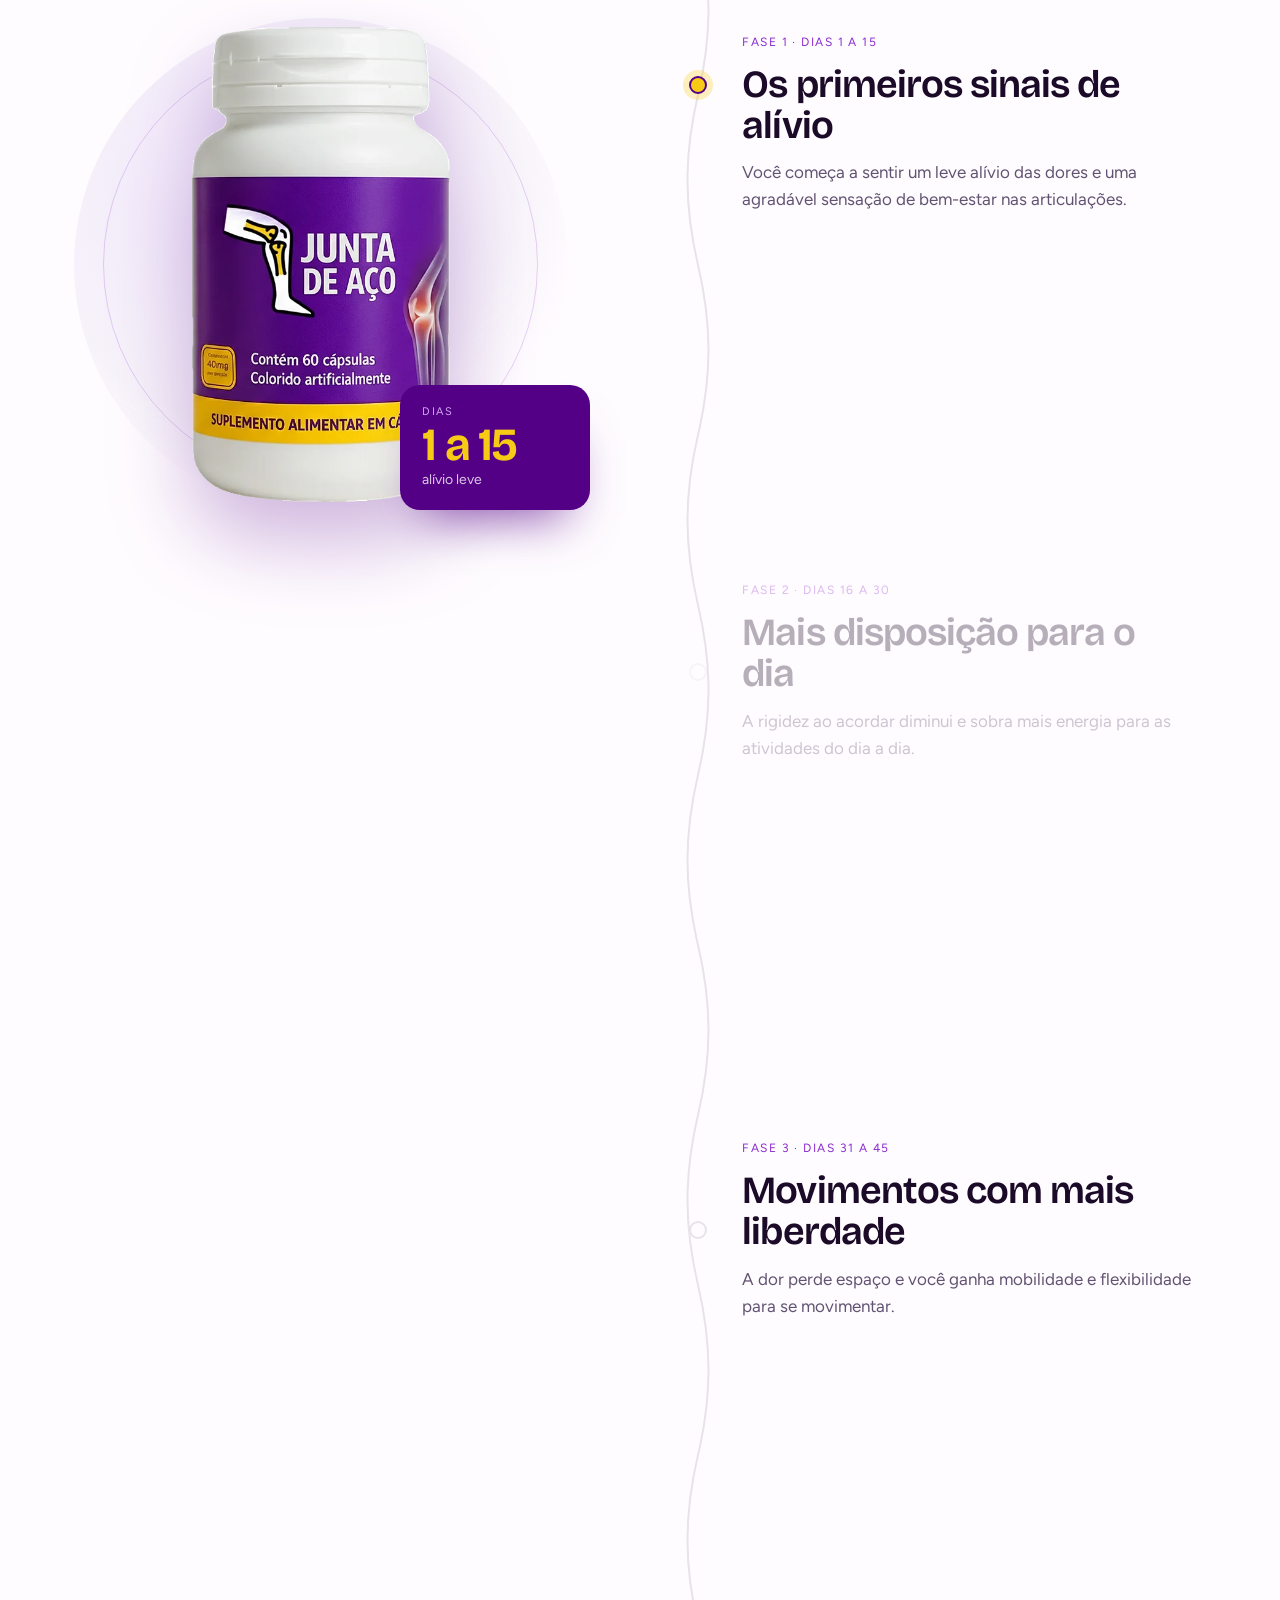
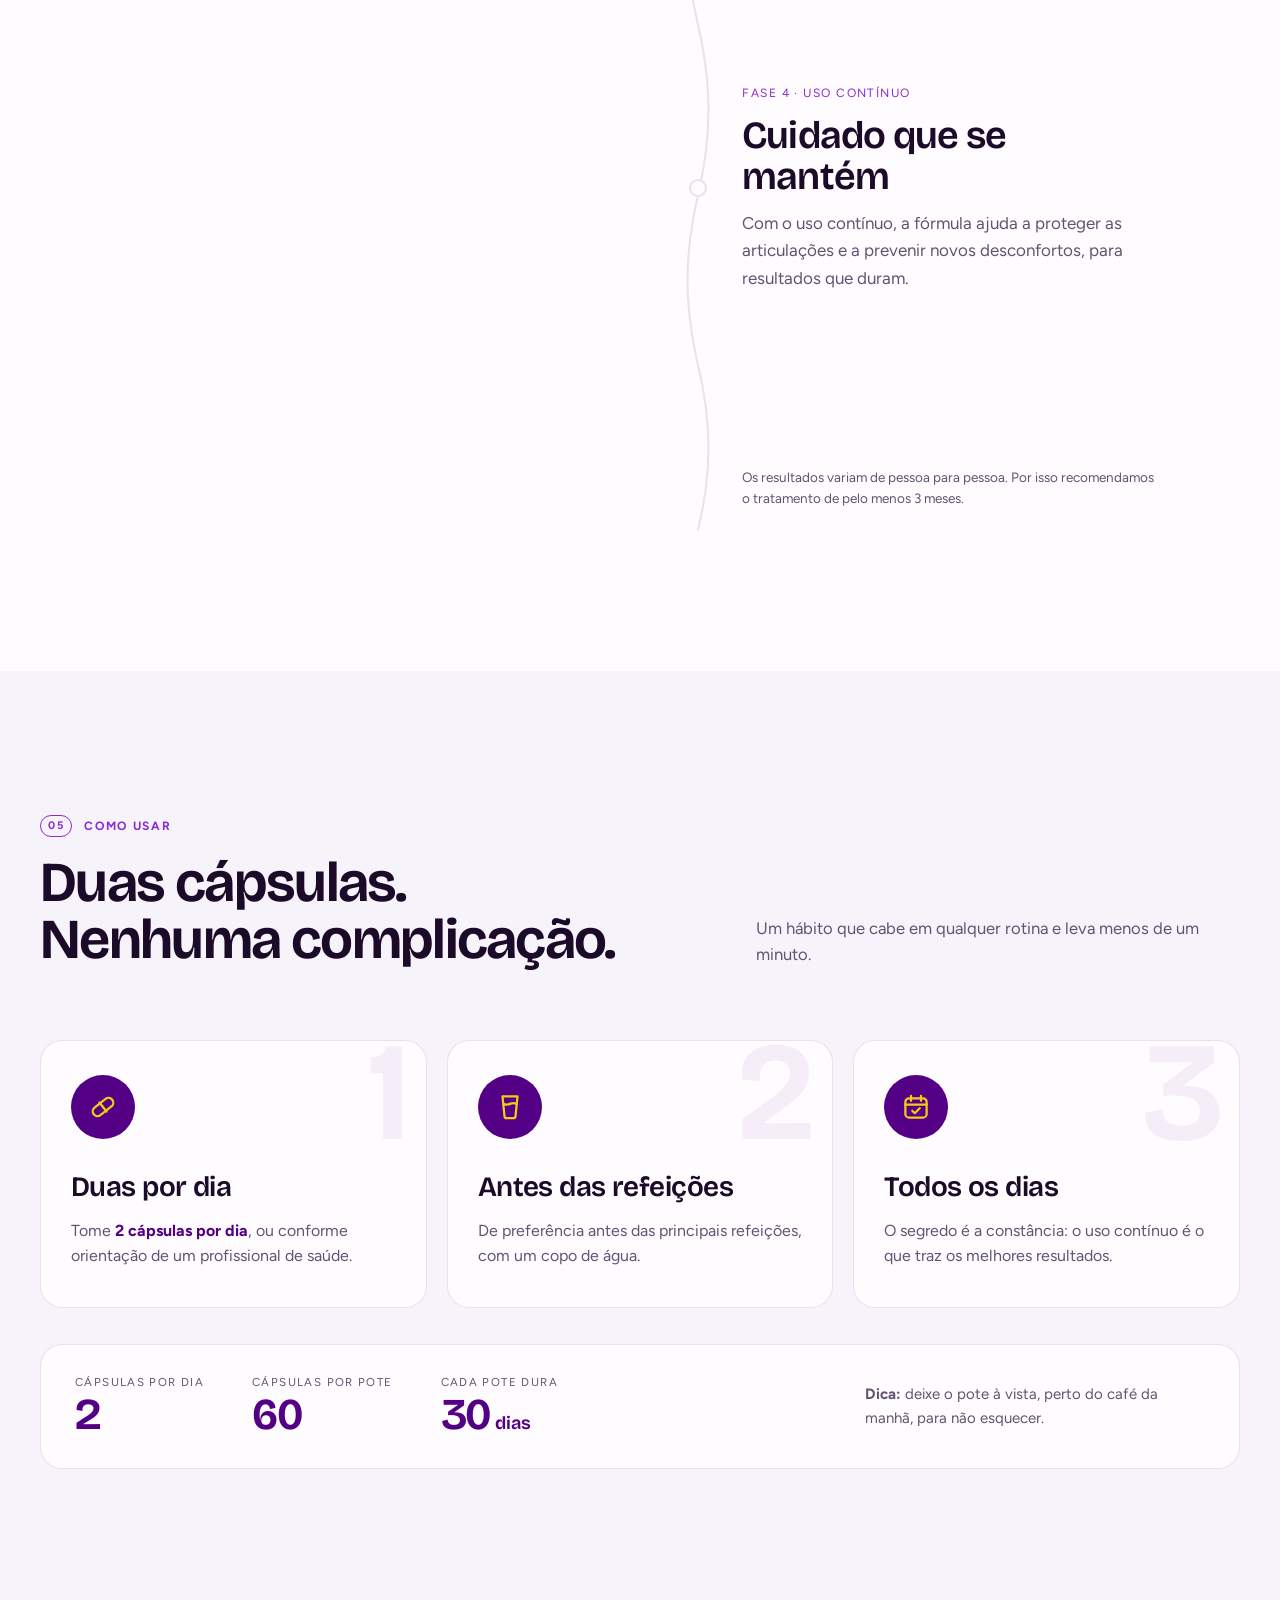
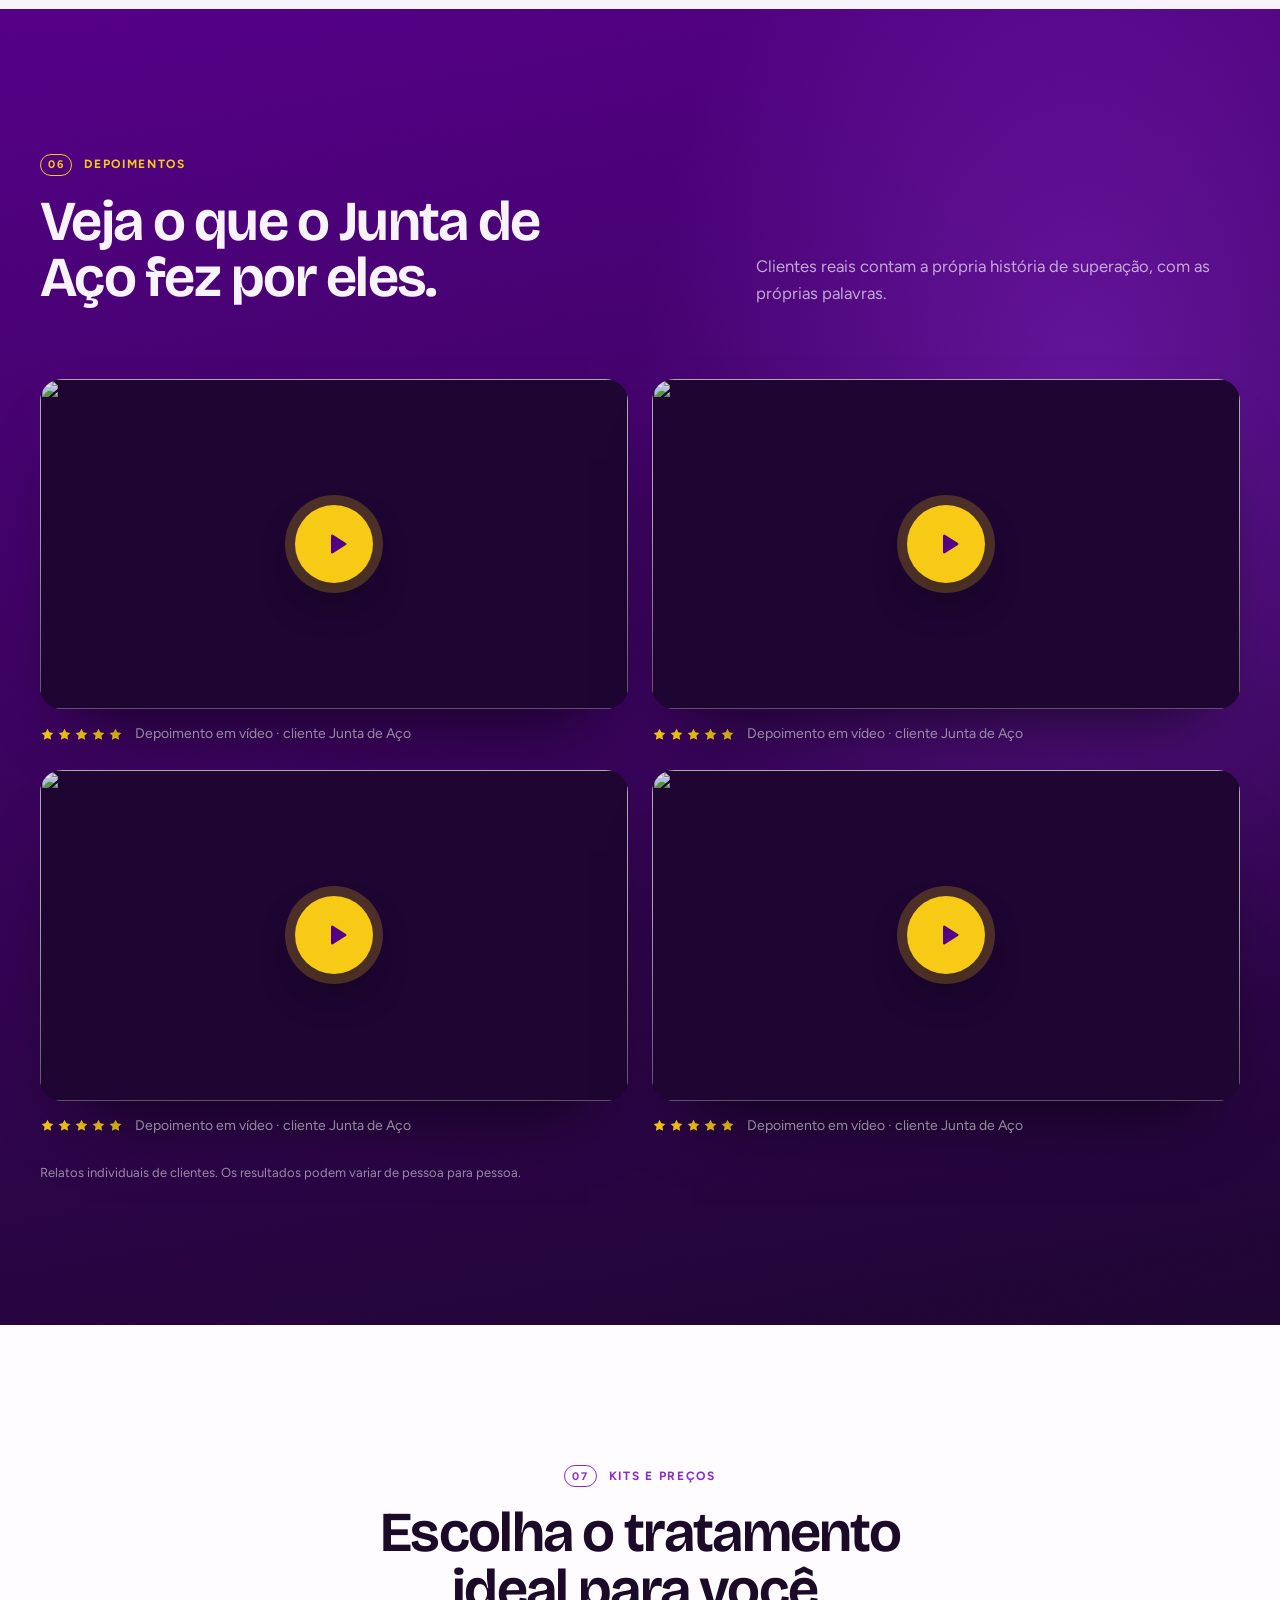
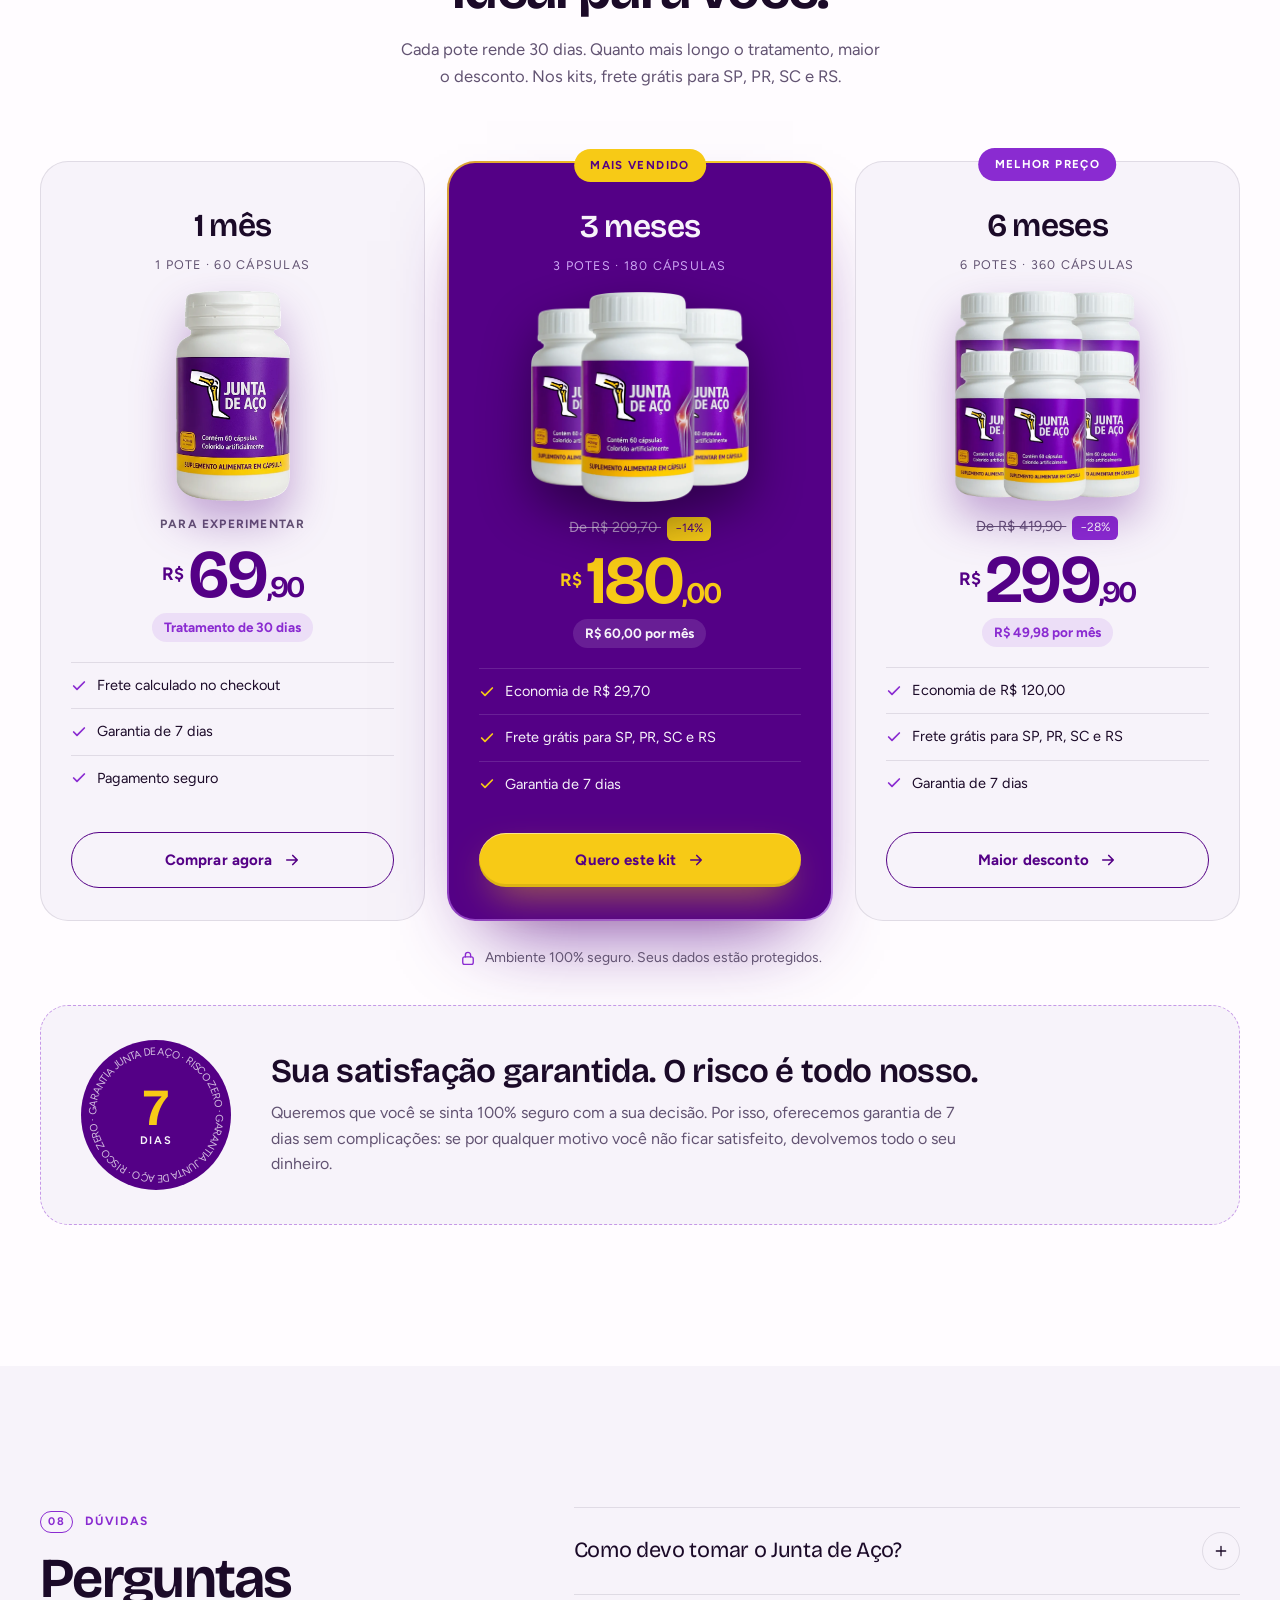
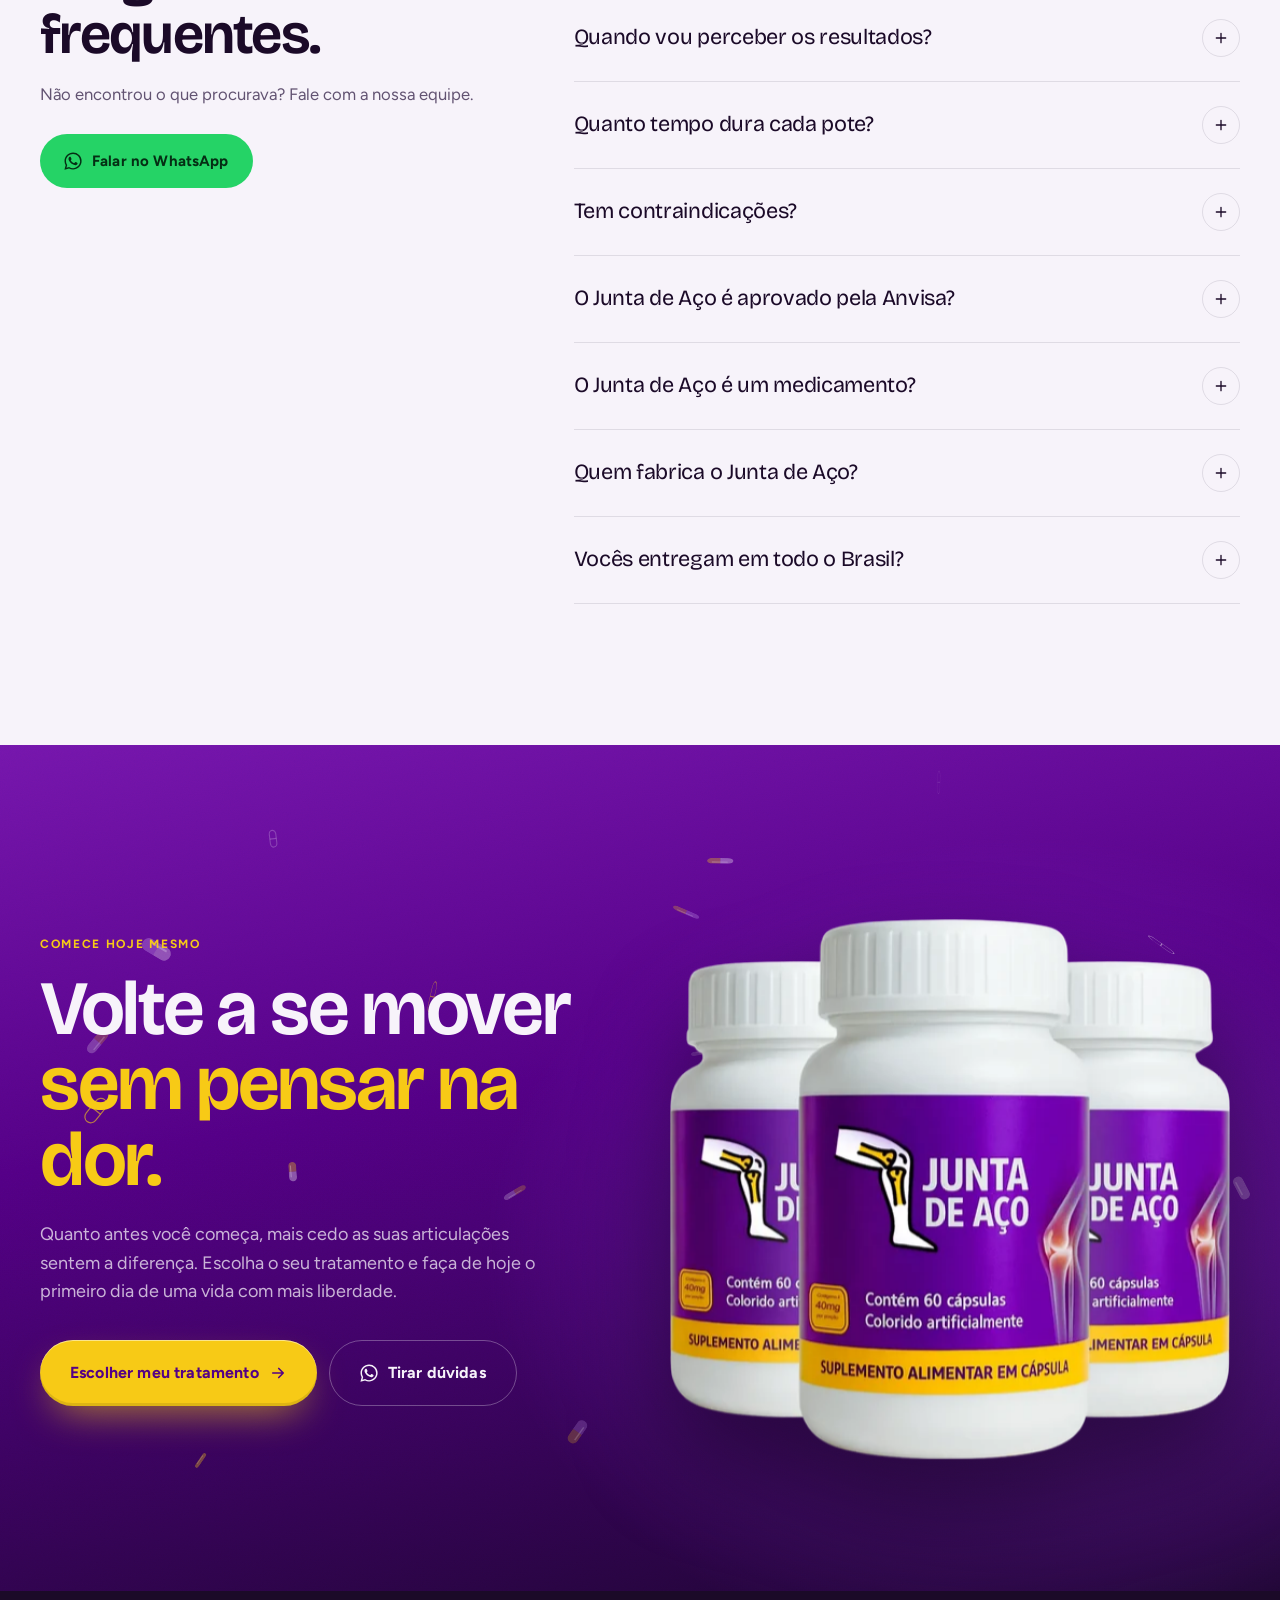
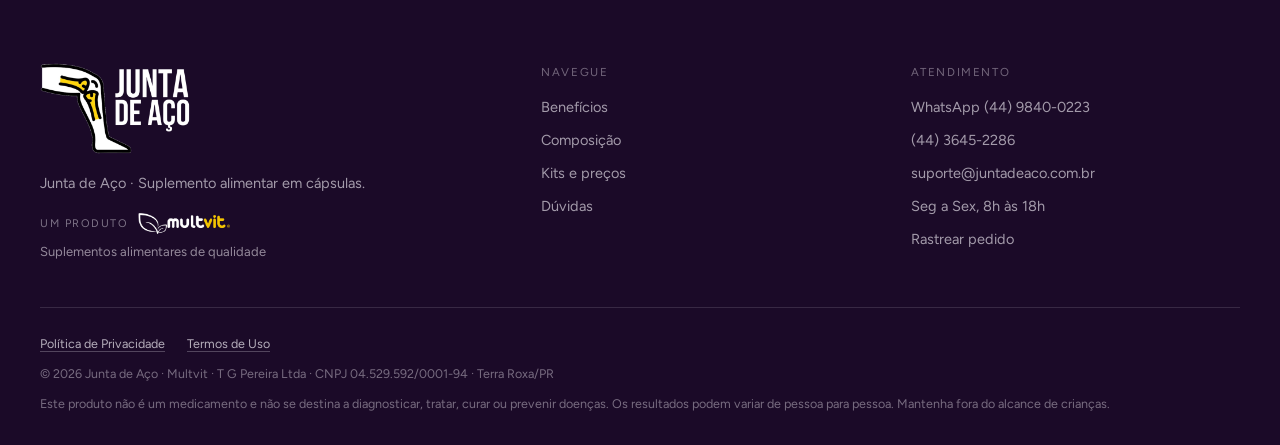
==== commit 7d41bb56: "Update kits, prices and product links - Kits are now 1 pot (R$ 69,90), kit 3 (R$ 180,00, was R$ 209," ====
--- a/index.html
+++ b/index.html
@@ -30,7 +30,7 @@
     "brand": { "@type": "Brand", "name": "Junta de Aço" },
     "manufacturer": { "@type": "Organization", "name": "Multvit · T G Pereira Ltda" },
     "category": "Suplemento alimentar",
-    "offers": { "@type": "AggregateOffer", "priceCurrency": "BRL", "lowPrice": "199.90", "highPrice": "599.67", "offerCount": "3" }
+    "offers": { "@type": "AggregateOffer", "priceCurrency": "BRL", "lowPrice": "69.90", "highPrice": "299.90", "offerCount": "3" }
   }
   </script>
 
@@ -466,61 +466,61 @@
         <header class="sec-head sec-head-center">
           <p class="kicker rv"><span>07</span>Kits e preços</p>
           <h2 id="t-kits" class="sec-title split">Escolha o tratamento ideal para você.</h2>
-          <p class="sec-sub rv">Cada pote rende 30 dias. Quanto mais longo o tratamento, maior o desconto.</p>
+          <p class="sec-sub rv">Cada pote rende 30 dias. Quanto mais longo o tratamento, maior o desconto. Nos kits, frete grátis para SP, PR, SC e RS.</p>
         </header>
 
         <div class="kit-grid">
           <article class="kit rv">
+            <h3 class="kit-name">1 mês</h3>
+            <p class="kit-qty">1 pote · 60 cápsulas</p>
+            <div class="kit-pack" aria-hidden="true">
+              <img src="assets/img/pote-440.webp" srcset="assets/img/pote-440.webp 420w, assets/img/pote-760.webp 760w" sizes="120px" alt="" width="420" height="773" loading="lazy" />
+            </div>
+            <p class="kit-old kit-old-none">Para experimentar</p>
+            <p class="kit-price"><small>R$</small>69<span>,90</span></p>
+            <p class="kit-month">Tratamento de 30 dias</p>
+            <ul class="kit-list">
+              <li><svg><use href="#i-check"/></svg>Frete calculado no checkout</li>
+              <li><svg><use href="#i-check"/></svg>Garantia de 7 dias</li>
+              <li><svg><use href="#i-check"/></svg>Pagamento seguro</li>
+            </ul>
+            <a class="btn btn-outline btn-block js-buy" data-kit="1" data-value="69.90" href="#">Comprar agora<svg><use href="#i-arrow"/></svg></a>
+          </article>
+
+          <article class="kit kit-featured rv">
+            <span class="kit-badge">Mais vendido</span>
             <h3 class="kit-name">3 meses</h3>
             <p class="kit-qty">3 potes · 180 cápsulas</p>
             <div class="kit-pack" aria-hidden="true">
               <img src="assets/img/kit-3-520.webp" srcset="assets/img/kit-3-520.webp 520w, assets/img/kit-3-900.webp 900w" sizes="(max-width: 900px) 70vw, 300px" alt="" width="520" height="501" loading="lazy" />
             </div>
-            <p class="kit-old kit-old-none">O começo da sua nova rotina</p>
-            <p class="kit-price"><small>R$</small>199<span>,90</span></p>
-            <p class="kit-month">R$ 66,63 por mês</p>
+            <p class="kit-old">De R$ 209,70 <span class="kit-off">−14%</span></p>
+            <p class="kit-price"><small>R$</small>180<span>,00</span></p>
+            <p class="kit-month">R$ 60,00 por mês</p>
             <ul class="kit-list">
-              <li><svg><use href="#i-check"/></svg>Tratamento de 90 dias</li>
+              <li><svg><use href="#i-check"/></svg>Economia de R$ 29,70</li>
+              <li><svg><use href="#i-check"/></svg>Frete grátis para SP, PR, SC e RS</li>
               <li><svg><use href="#i-check"/></svg>Garantia de 7 dias</li>
-              <li><svg><use href="#i-check"/></svg>Pagamento seguro</li>
             </ul>
-            <a class="btn btn-outline btn-block js-buy" data-kit="3" data-value="199.90" href="#">Comprar agora<svg><use href="#i-arrow"/></svg></a>
-          </article>
-
-          <article class="kit kit-featured rv">
-            <span class="kit-badge">Mais vendido</span>
+            <a class="btn btn-sun btn-block js-buy" data-kit="3" data-value="180.00" href="#"><span class="shine"></span>Quero este kit<svg><use href="#i-arrow"/></svg></a>
+          </article>
+
+          <article class="kit rv">
+            <span class="kit-badge kit-badge-violet">Melhor preço</span>
             <h3 class="kit-name">6 meses</h3>
             <p class="kit-qty">6 potes · 360 cápsulas</p>
             <div class="kit-pack" aria-hidden="true">
               <img src="assets/img/kit-6-520.webp" srcset="assets/img/kit-6-520.webp 520w, assets/img/kit-6-900.webp 900w" sizes="(max-width: 900px) 70vw, 300px" alt="" width="520" height="592" loading="lazy" />
             </div>
-            <p class="kit-old">De R$ 399,78 <span class="kit-off">−14%</span></p>
-            <p class="kit-price"><small>R$</small>343<span>,81</span></p>
-            <p class="kit-month">R$ 57,30 por mês</p>
+            <p class="kit-old">De R$ 419,90 <span class="kit-off">−28%</span></p>
+            <p class="kit-price"><small>R$</small>299<span>,90</span></p>
+            <p class="kit-month">R$ 49,98 por mês</p>
             <ul class="kit-list">
-              <li><svg><use href="#i-check"/></svg>Economia de R$ 55,97</li>
-              <li><svg><use href="#i-check"/></svg>O preferido dos nossos clientes</li>
+              <li><svg><use href="#i-check"/></svg>Economia de R$ 120,00</li>
+              <li><svg><use href="#i-check"/></svg>Frete grátis para SP, PR, SC e RS</li>
               <li><svg><use href="#i-check"/></svg>Garantia de 7 dias</li>
             </ul>
-            <a class="btn btn-sun btn-block js-buy" data-kit="6" data-value="343.81" href="#"><span class="shine"></span>Garantir meu kit com desconto<svg><use href="#i-arrow"/></svg></a>
-          </article>
-
-          <article class="kit rv">
-            <span class="kit-badge kit-badge-violet">Maior desconto</span>
-            <h3 class="kit-name">12 meses</h3>
-            <p class="kit-qty">12 potes · 720 cápsulas</p>
-            <div class="kit-pack" aria-hidden="true">
-              <img src="assets/img/kit-12-520.webp" srcset="assets/img/kit-12-520.webp 520w, assets/img/kit-12-900.webp 900w" sizes="(max-width: 900px) 70vw, 300px" alt="" width="520" height="432" loading="lazy" />
-            </div>
-            <p class="kit-old">De R$ 799,56 <span class="kit-off">−25%</span></p>
-            <p class="kit-price"><small>R$</small>599<span>,67</span></p>
-            <p class="kit-month">R$ 49,97 por mês</p>
-            <ul class="kit-list">
-              <li><svg><use href="#i-check"/></svg>Economia de R$ 199,89</li>
-              <li><svg><use href="#i-check"/></svg>Tratamento completo de 1 ano</li>
-              <li><svg><use href="#i-check"/></svg>Garantia de 7 dias</li>
-            </ul>
-            <a class="btn btn-outline btn-block js-buy" data-kit="12" data-value="599.67" href="#">Quero o maior desconto<svg><use href="#i-arrow"/></svg></a>
+            <a class="btn btn-outline btn-block js-buy" data-kit="6" data-value="299.90" href="#">Maior desconto<svg><use href="#i-arrow"/></svg></a>
           </article>
         </div>
 
@@ -565,7 +565,7 @@
           </details>
           <details class="acc-item rv">
             <summary>Quanto tempo dura cada pote?<span class="acc-ic"><svg><use href="#i-plus"/></svg></span></summary>
-            <div class="acc-body"><p>Cada pote tem 60 cápsulas. Com 2 cápsulas por dia, ele dura 30 dias. Por isso os kits são de 3, 6 e 12 meses: um pote para cada mês de tratamento.</p></div>
+            <div class="acc-body"><p>Cada pote tem 60 cápsulas. Com 2 cápsulas por dia, ele dura 30 dias. Você pode comprar 1 pote ou os kits de 3 e 6 potes: um pote para cada mês de tratamento.</p></div>
           </details>
           <details class="acc-item rv">
             <summary>Tem contraindicações?<span class="acc-ic"><svg><use href="#i-plus"/></svg></span></summary>
@@ -585,7 +585,7 @@
           </details>
           <details class="acc-item rv">
             <summary>Vocês entregam em todo o Brasil?<span class="acc-ic"><svg><use href="#i-plus"/></svg></span></summary>
-            <div class="acc-body"><p>Sim. Enviamos para todo o país. O valor do frete e o prazo de entrega aparecem no checkout, antes de você finalizar a compra.</p></div>
+            <div class="acc-body"><p>Sim. Enviamos para todo o país. Nos kits de 3 e 6 potes, o frete é grátis para SP, PR, SC e RS. Para as demais regiões, o valor do frete e o prazo de entrega aparecem no checkout, antes de você finalizar a compra.</p></div>
           </details>
         </div>
       </div>
@@ -648,10 +648,10 @@
   <!-- WhatsApp flutuante + barra de compra mobile -->
   <a href="#" class="wa-float js-wa" aria-label="Falar no WhatsApp"><svg><use href="#i-wa"/></svg></a>
   <div class="buybar" id="buybar">
-    <div class="bb-info"><strong>Junta de Aço · 60 cápsulas</strong><span>a partir de R$ 49,97 por mês</span></div>
+    <div class="bb-info"><strong>Junta de Aço · 60 cápsulas</strong><span>a partir de R$ 49,98 por mês</span></div>
     <a href="#kits" class="btn btn-sun btn-sm">Ver kits<svg><use href="#i-arrow"/></svg></a>
   </div>
 
-  <script src="assets/js/main.js?v=3"></script>
+  <script src="assets/js/main.js?v=4"></script>
 </body>
 </html>
